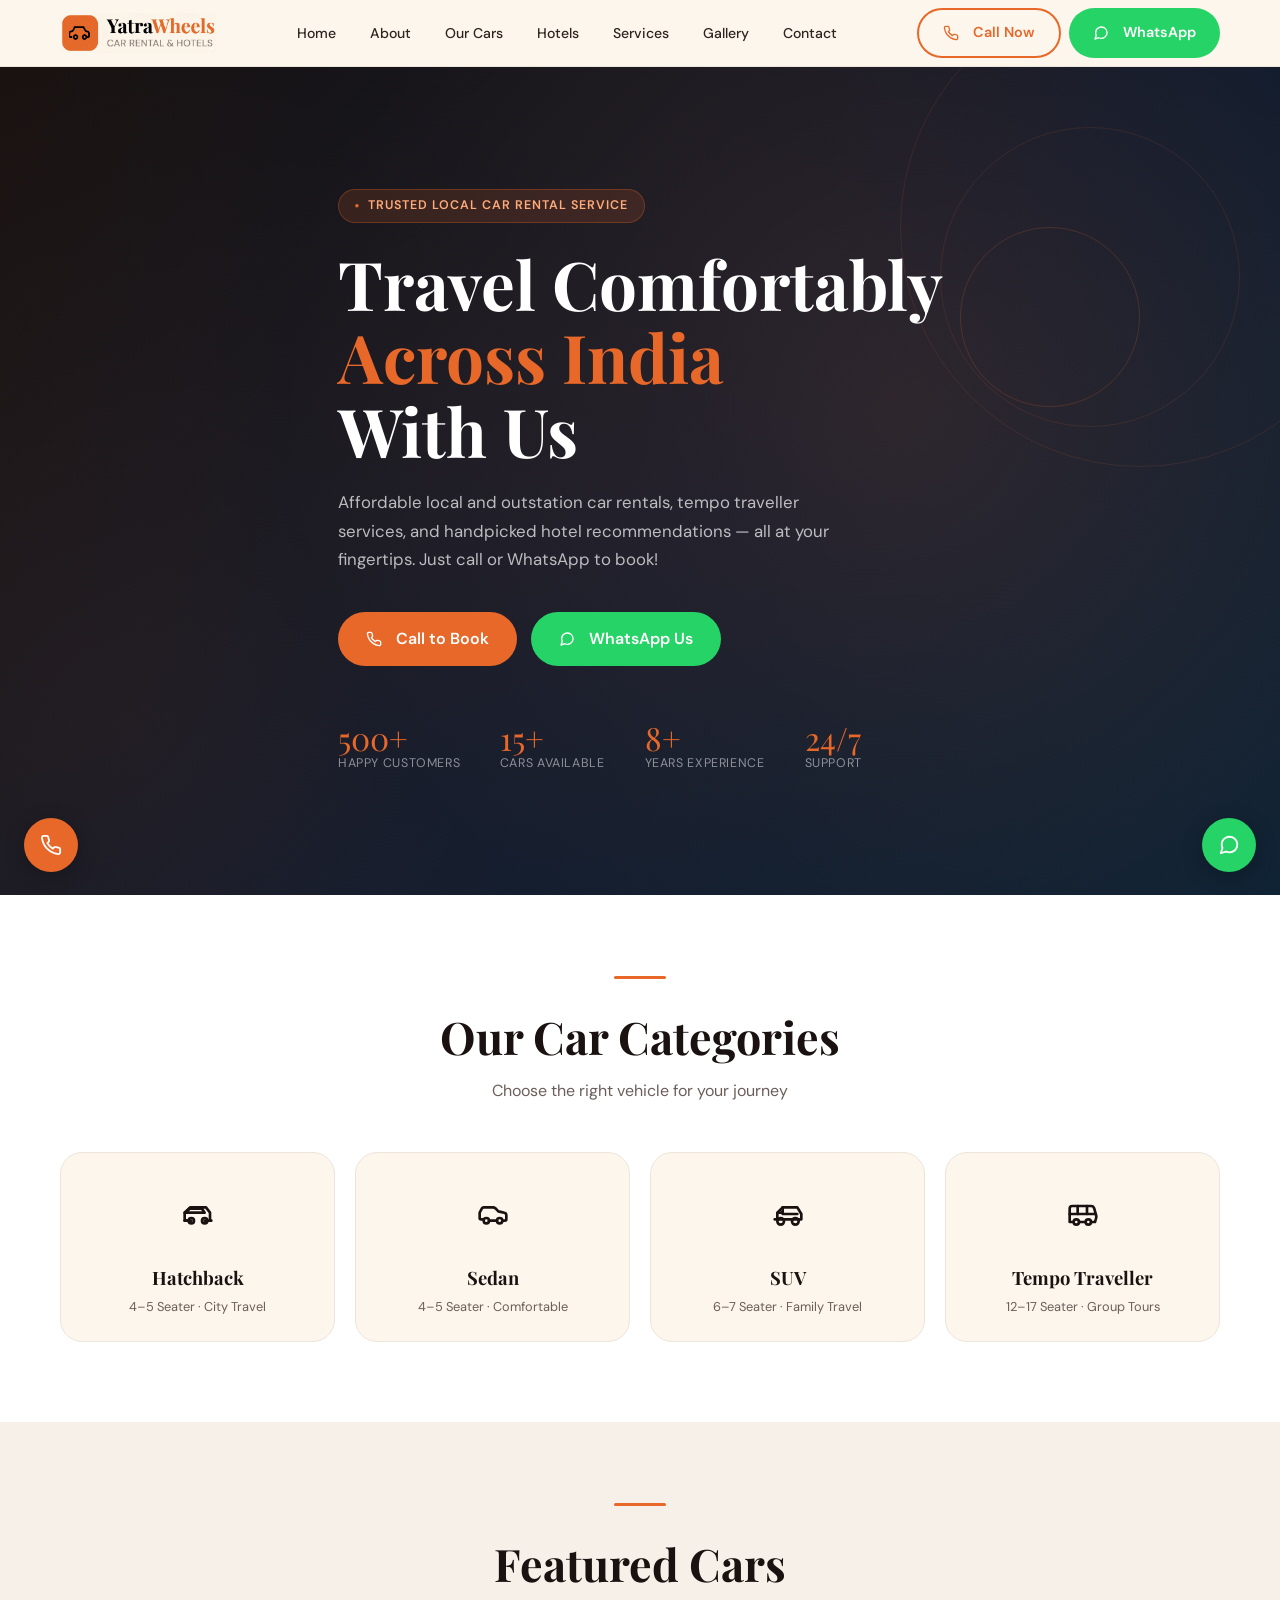
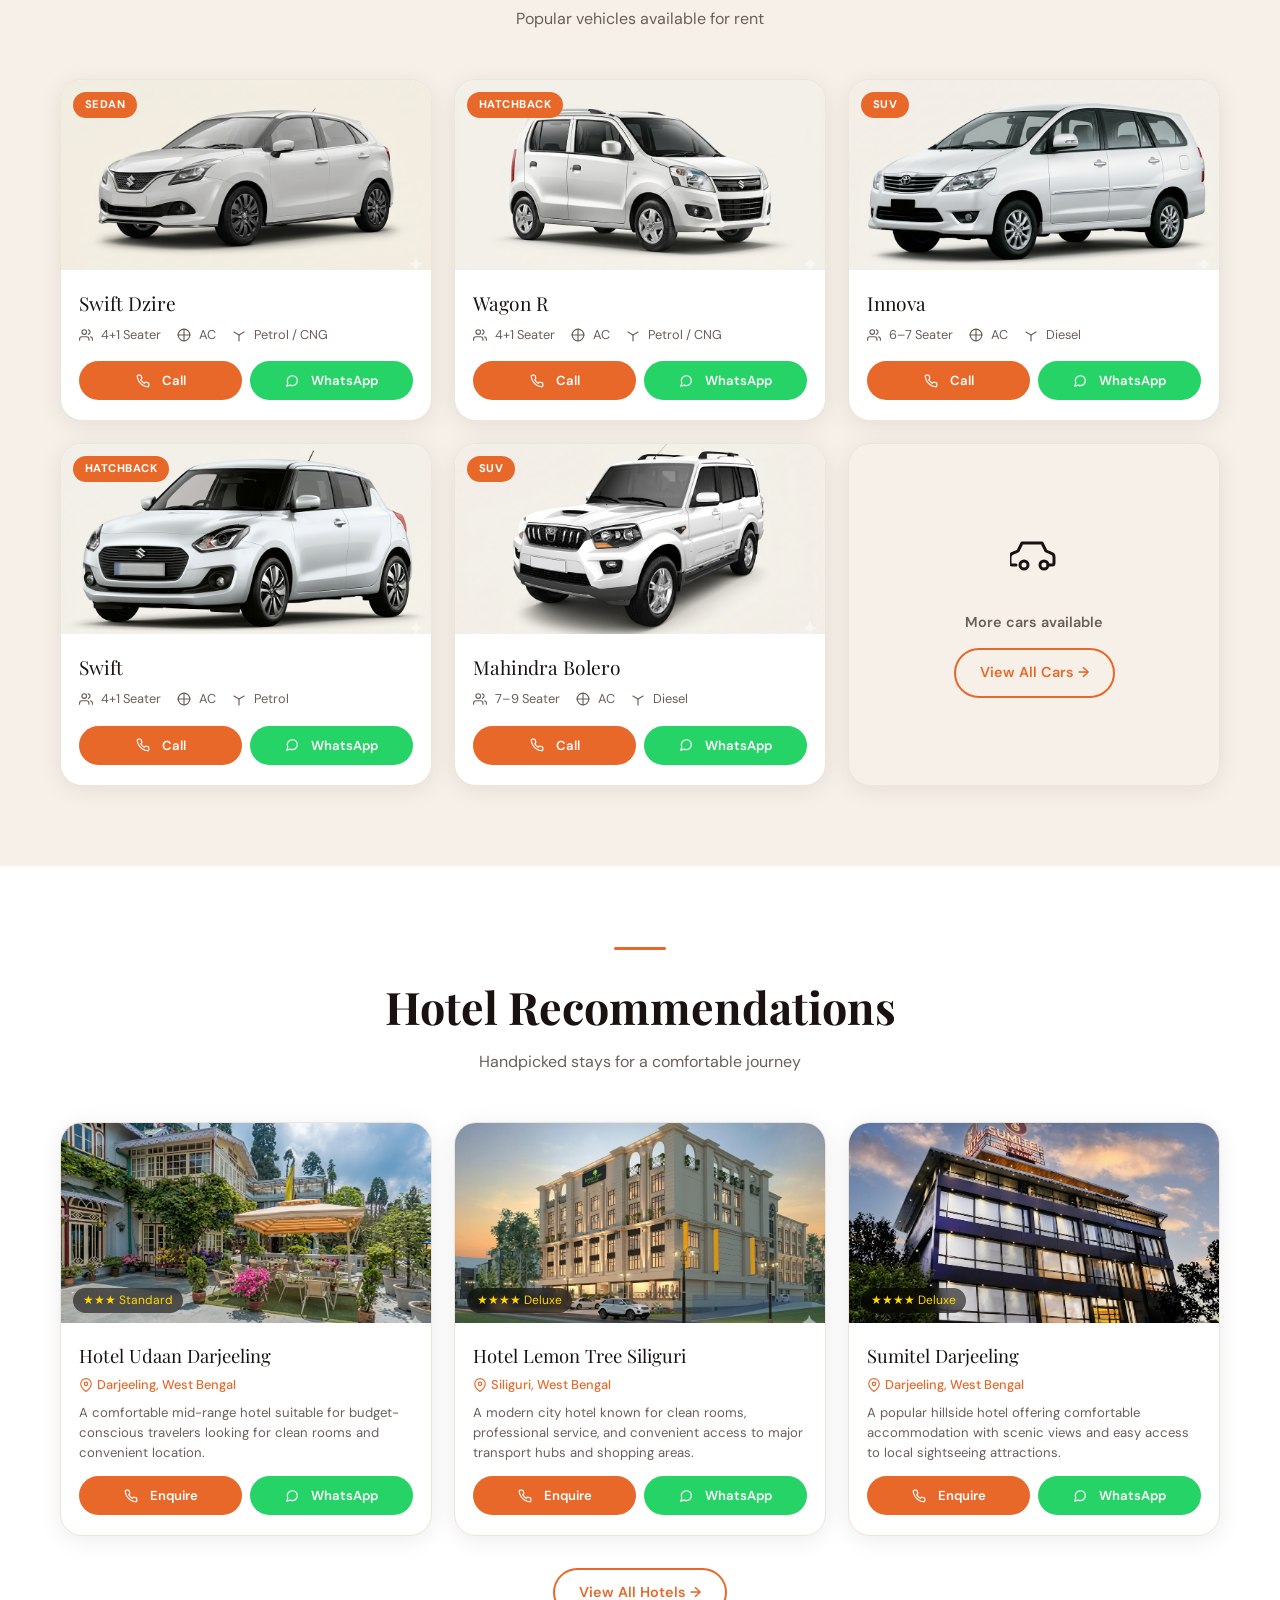
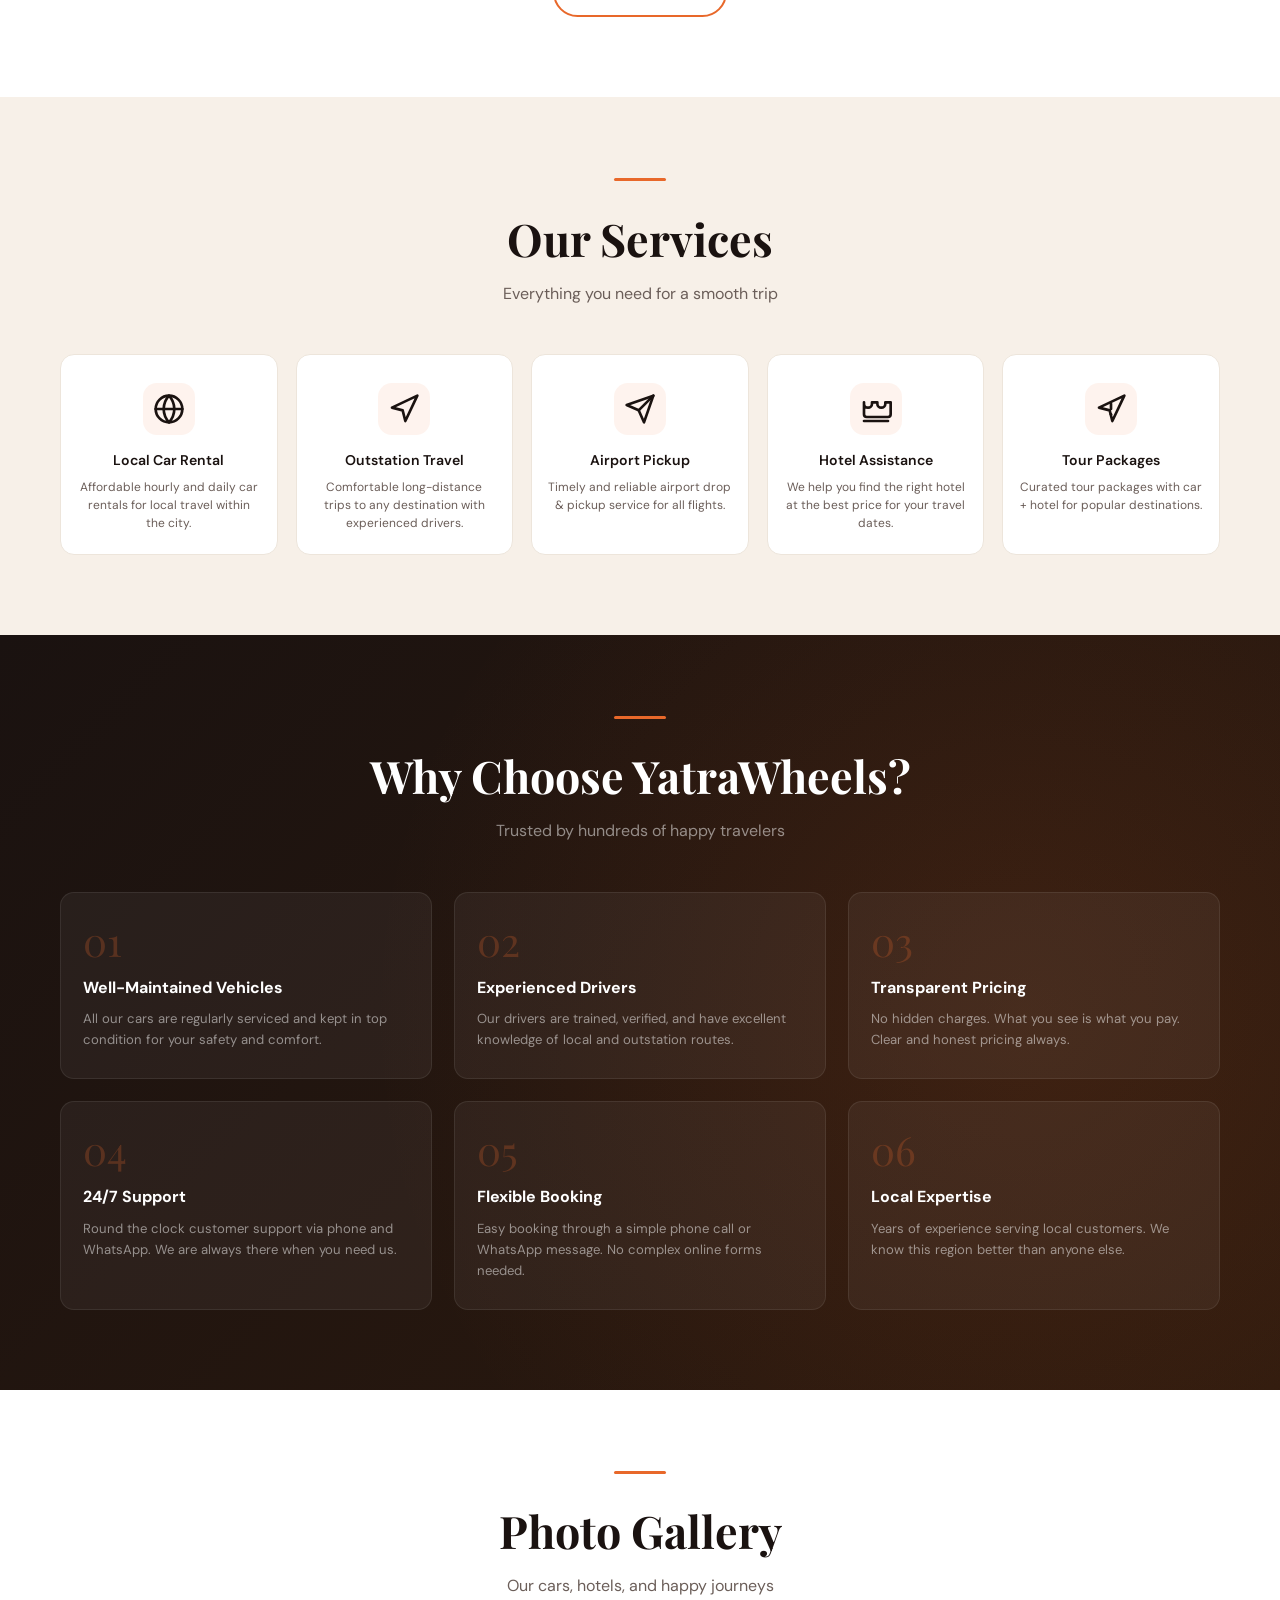
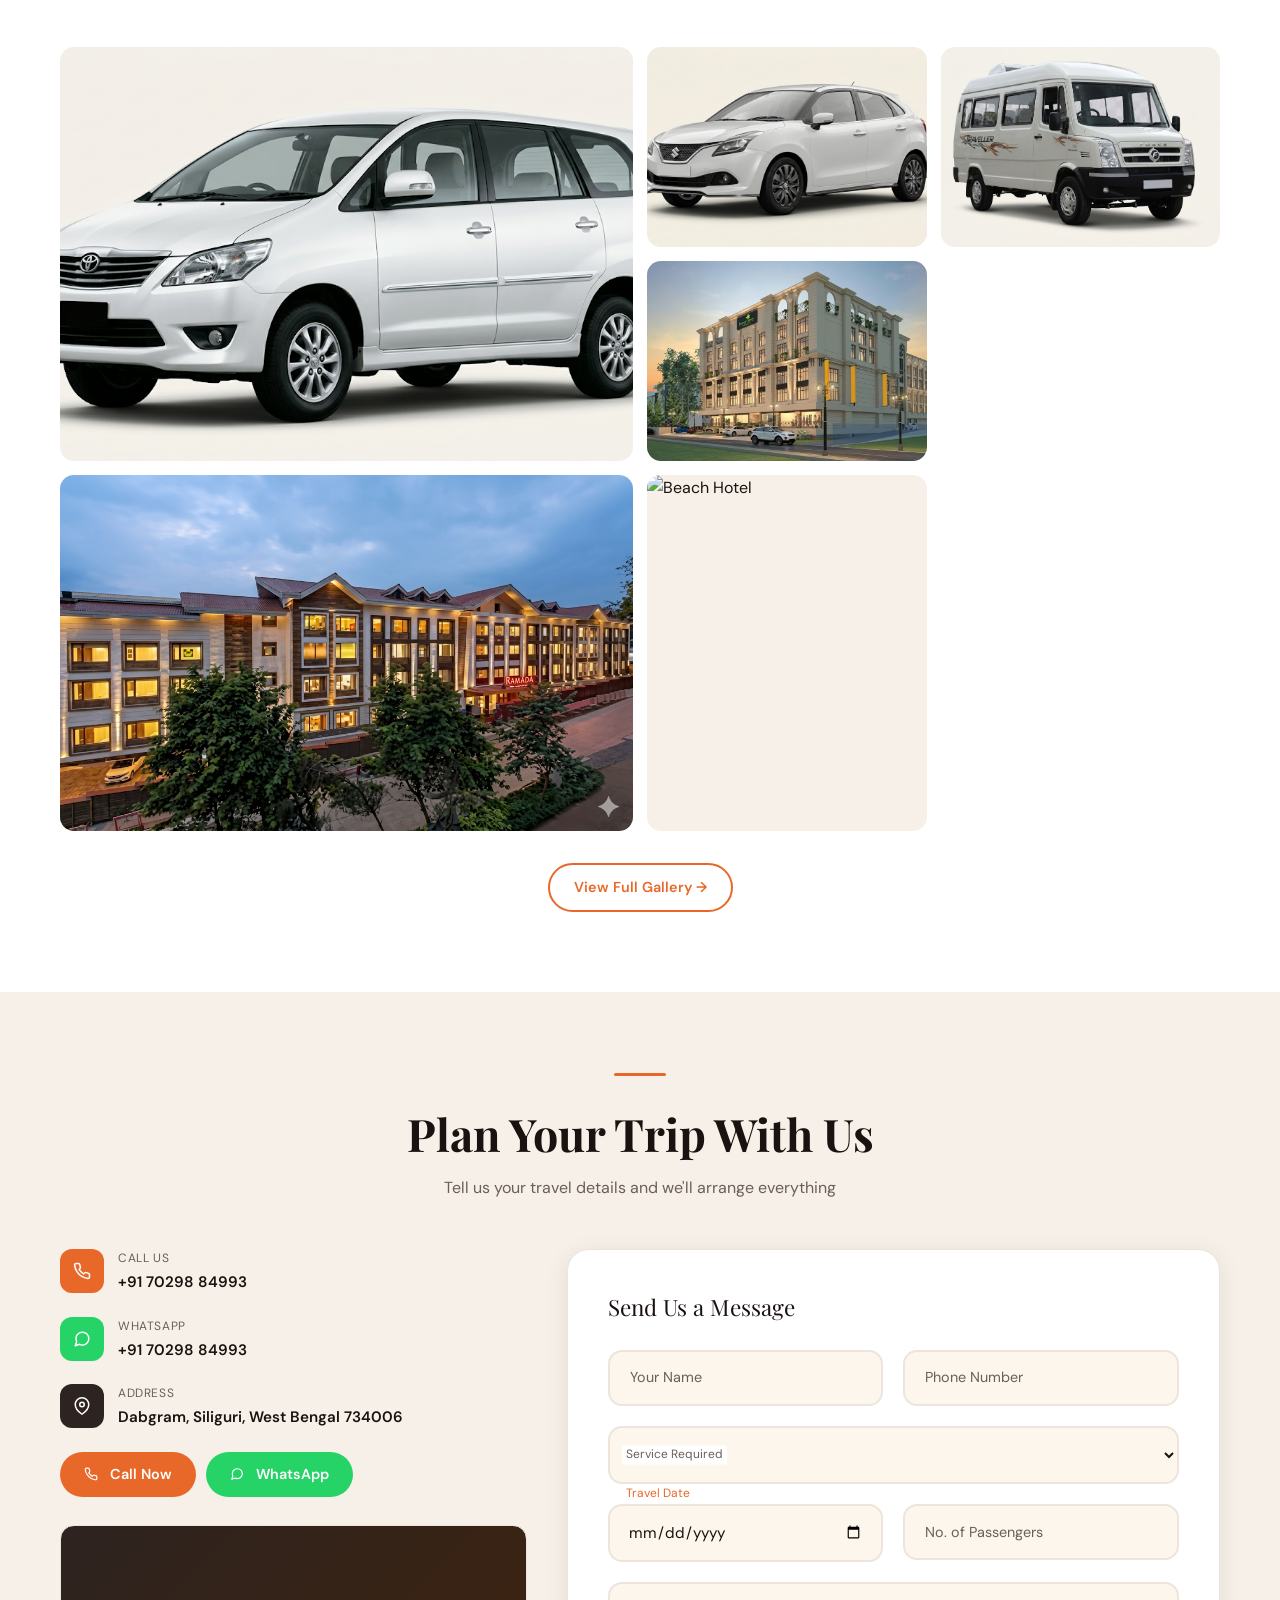
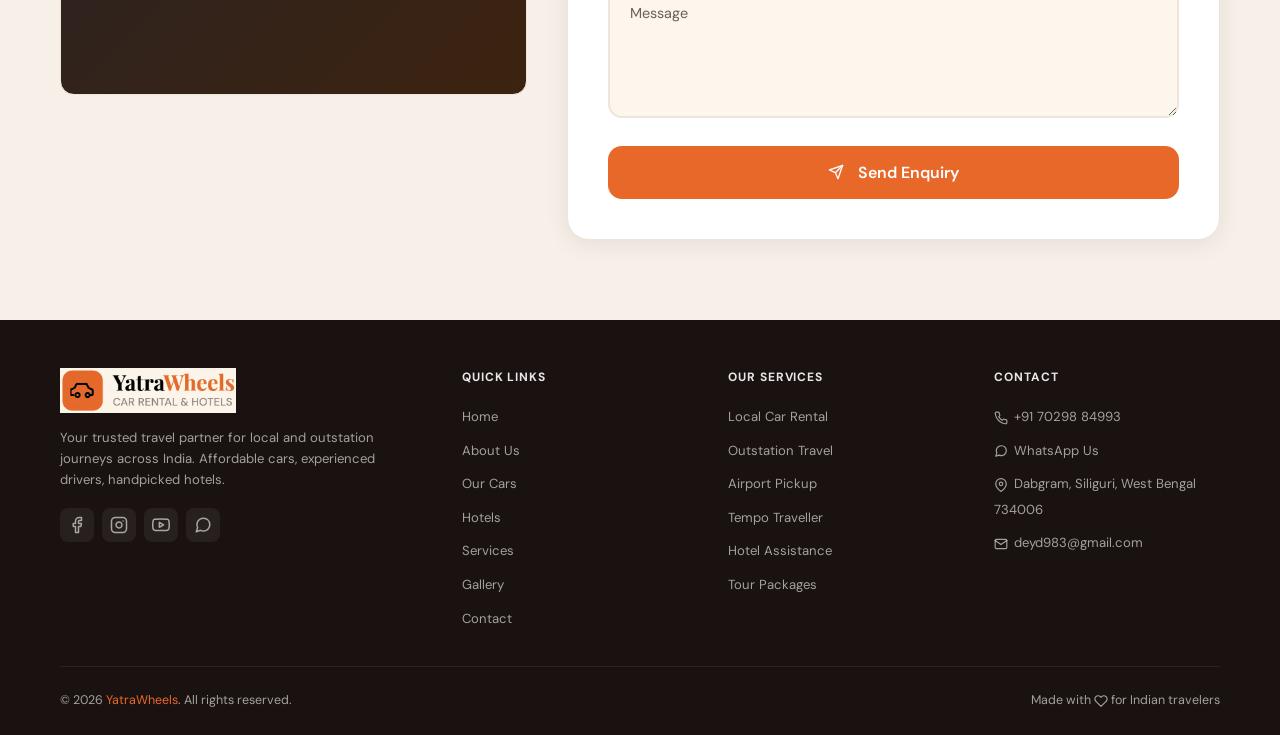
==== index.html @ 577239b2 "Initial commit- 80% project completed" ====
<!doctype html>
<html lang="en">
  <head>
    <meta charset="UTF-8" />
    <meta name="viewport" content="width=device-width, initial-scale=1.0" />
    <title>YatraWheels – Car Rental & Hotel Services</title>
    <link rel="icon" type="image/x-icon" href="favicon.ico" />
    <link rel="preconnect" href="https://fonts.googleapis.com" />
    <link
      href="https://fonts.googleapis.com/css2?family=Playfair+Display:wght@700;800&family=DM+Sans:wght@300;400;500;600&display=swap"
      rel="stylesheet"
    />
    <link rel="stylesheet" href="assets/css/global.css" />
    <link rel="stylesheet" href="assets/css/home.css" />
  </head>
  <body>
    <!-- ========================
     NAVBAR
======================== -->
    <nav id="navbar">
      <div class="container">
        <div class="nav-inner">
          <!-- Logo -->
          <a href="#" class="logo">
            <img
              src="assets/images/logo/logo.png"
              alt="Website Logo"
              class="logo-img"
            />
          </a>

          <!-- Desktop Nav Links -->
          <ul class="nav-links">
            <li><a href="#" class="active">Home</a></li>
            <li><a href="pages/about.html">About</a></li>
            <li><a href="pages/cars.html">Our Cars</a></li>
            <li><a href="pages/hotels.html">Hotels</a></li>
            <li><a href="pages/services.html">Services</a></li>
            <li><a href="pages/gallery.html">Gallery</a></li>
            <li><a href="pages/contact.html">Contact</a></li>
          </ul>

          <!-- Desktop CTA -->
          <div class="nav-cta">
            <a href="tel:+7029884993" class="btn btn-outline">
              <svg
                xmlns="http://www.w3.org/2000/svg"
                width="16"
                height="16"
                viewBox="0 0 24 24"
                fill="none"
                stroke="currentColor"
                stroke-width="2"
                stroke-linecap="round"
                stroke-linejoin="round"
                style="vertical-align: middle; margin-right: 6px"
              >
                <path
                  d="M22 16.92v3a2 2 0 0 1-2.18 2 19.79 19.79 0 0 1-8.63-3.07 19.5 19.5 0 0 1-6-6 19.79 19.79 0 0 1-3.07-8.67A2 2 0 0 1 4.11 2h3a2 2 0 0 1 2 1.72 12.84 12.84 0 0 0 .7 2.81 2 2 0 0 1-.45 2.11L8.09 9.91a16 16 0 0 0 6 6l1.27-1.27a2 2 0 0 1 2.11-.45 12.84 12.84 0 0 0 2.81.7A2 2 0 0 1 22 16.92z"
                /></svg
              >Call Now
            </a>
            <a href="https://wa.me/7029884993" class="btn btn-whatsapp"
              ><svg
                xmlns="http://www.w3.org/2000/svg"
                width="16"
                height="16"
                viewBox="0 0 24 24"
                fill="none"
                stroke="currentColor"
                stroke-width="2"
                stroke-linecap="round"
                stroke-linejoin="round"
                style="vertical-align: middle; margin-right: 6px"
              >
                <path
                  d="M21 11.5a8.38 8.38 0 0 1-.9 3.8 8.5 8.5 0 0 1-7.6 4.7 8.38 8.38 0 0 1-3.8-.9L3 21l1.9-5.7a8.38 8.38 0 0 1-.9-3.8 8.5 8.5 0 0 1 4.7-7.6 8.38 8.38 0 0 1 3.8-.9h.5a8.48 8.48 0 0 1 8 8v.5z"
                /></svg
              >WhatsApp</a
            >
          </div>

          <!-- Hamburger -->
          <button
            class="hamburger"
            id="hamburger"
            aria-label="Toggle menu"
            aria-expanded="false"
            aria-controls="mobileMenu"
          >
            <span></span><span></span><span></span>
          </button>
        </div>

        <!-- Mobile Menu -->
        <div class="mobile-menu" id="mobileMenu" aria-hidden="true">
          <a href="#" class="active">Home</a>
          <a href="pages/about.html">About</a>
          <a href="pages/cars.html">Our Cars</a>
          <a href="pages/hotels.html">Hotels</a>
          <a href="pages/services.html">Services</a>
          <a href="pages/gallery.html">Gallery</a>
          <a href="pages/contact.html">Contact</a>
          <div class="mobile-menu-cta">
            <a href="tel:+7029884993" class="btn btn-primary"
              ><svg
                xmlns="http://www.w3.org/2000/svg"
                width="16"
                height="16"
                viewBox="0 0 24 24"
                fill="none"
                stroke="currentColor"
                stroke-width="2"
                stroke-linecap="round"
                stroke-linejoin="round"
                style="vertical-align: middle; margin-right: 6px"
              >
                <path
                  d="M22 16.92v3a2 2 0 0 1-2.18 2 19.79 19.79 0 0 1-8.63-3.07 19.5 19.5 0 0 1-6-6 19.79 19.79 0 0 1-3.07-8.67A2 2 0 0 1 4.11 2h3a2 2 0 0 1 2 1.72 12.84 12.84 0 0 0 .7 2.81 2 2 0 0 1-.45 2.11L8.09 9.91a16 16 0 0 0 6 6l1.27-1.27a2 2 0 0 1 2.11-.45 12.84 12.84 0 0 0 2.81.7A2 2 0 0 1 22 16.92z"
                /></svg
              >Call Now</a
            >
            <a href="https://wa.me/7029884993" class="btn btn-whatsapp"
              ><svg
                xmlns="http://www.w3.org/2000/svg"
                width="16"
                height="16"
                viewBox="0 0 24 24"
                fill="none"
                stroke="currentColor"
                stroke-width="2"
                stroke-linecap="round"
                stroke-linejoin="round"
                style="vertical-align: middle; margin-right: 6px"
              >
                <path
                  d="M21 11.5a8.38 8.38 0 0 1-.9 3.8 8.5 8.5 0 0 1-7.6 4.7 8.38 8.38 0 0 1-3.8-.9L3 21l1.9-5.7a8.38 8.38 0 0 1-.9-3.8 8.5 8.5 0 0 1 4.7-7.6 8.38 8.38 0 0 1 3.8-.9h.5a8.48 8.48 0 0 1 8 8v.5z"
                /></svg
              >WhatsApp</a
            >
          </div>
        </div>
      </div>
    </nav>

    <!-- ========================
     HERO SECTION
======================= -->
    <section id="hero">
      <div class="hero-bg-pattern"></div>
      <div class="hero-circle hero-circle-1"></div>
      <div class="hero-circle hero-circle-2"></div>
      <div class="hero-circle hero-circle-3"></div>

      <div class="container">
        <div class="hero-content">
          <div class="hero-badge">Trusted Local Car Rental Service</div>
          <h1 class="hero-title">
            Travel Comfortably
            <span class="highlight">Across India</span>
            With Us
          </h1>
          <p class="hero-desc">
            Affordable local and outstation car rentals, tempo traveller
            services, and handpicked hotel recommendations — all at your
            fingertips. Just call or WhatsApp to book!
          </p>
          <div class="hero-btns">
            <a
              href="tel:+7029884993"
              class="btn btn-primary"
              style="font-size: 1rem; padding: 14px 28px"
            >
              <svg
                xmlns="http://www.w3.org/2000/svg"
                width="16"
                height="16"
                viewBox="0 0 24 24"
                fill="none"
                stroke="currentColor"
                stroke-width="2"
                stroke-linecap="round"
                stroke-linejoin="round"
                style="vertical-align: middle; margin-right: 6px"
              >
                <path
                  d="M22 16.92v3a2 2 0 0 1-2.18 2 19.79 19.79 0 0 1-8.63-3.07 19.5 19.5 0 0 1-6-6 19.79 19.79 0 0 1-3.07-8.67A2 2 0 0 1 4.11 2h3a2 2 0 0 1 2 1.72 12.84 12.84 0 0 0 .7 2.81 2 2 0 0 1-.45 2.11L8.09 9.91a16 16 0 0 0 6 6l1.27-1.27a2 2 0 0 1 2.11-.45 12.84 12.84 0 0 0 2.81.7A2 2 0 0 1 22 16.92z"
                /></svg
              >Call to Book
            </a>
            <a
              href="https://wa.me/7029884993"
              class="btn btn-whatsapp"
              style="font-size: 1rem; padding: 14px 28px"
            >
              <svg
                xmlns="http://www.w3.org/2000/svg"
                width="16"
                height="16"
                viewBox="0 0 24 24"
                fill="none"
                stroke="currentColor"
                stroke-width="2"
                stroke-linecap="round"
                stroke-linejoin="round"
                style="vertical-align: middle; margin-right: 6px"
              >
                <path
                  d="M21 11.5a8.38 8.38 0 0 1-.9 3.8 8.5 8.5 0 0 1-7.6 4.7 8.38 8.38 0 0 1-3.8-.9L3 21l1.9-5.7a8.38 8.38 0 0 1-.9-3.8 8.5 8.5 0 0 1 4.7-7.6 8.38 8.38 0 0 1 3.8-.9h.5a8.48 8.48 0 0 1 8 8v.5z"
                /></svg
              >WhatsApp Us
            </a>
          </div>

          <div class="hero-stats">
            <div class="hero-stat">
              <div class="hero-stat-num">500+</div>
              <div class="hero-stat-label">Happy Customers</div>
            </div>
            <div class="hero-stat">
              <div class="hero-stat-num">15+</div>
              <div class="hero-stat-label">Cars Available</div>
            </div>
            <div class="hero-stat">
              <div class="hero-stat-num">8+</div>
              <div class="hero-stat-label">Years Experience</div>
            </div>
            <div class="hero-stat">
              <div class="hero-stat-num">24/7</div>
              <div class="hero-stat-label">Support</div>
            </div>
          </div>
        </div>
      </div>
      <div class="lottie-placeholder">
        <!-- Add car travel animation here later -->
      </div>
    </section>

    <!-- ========================
     CAR CATEGORIES
======================== -->
    <section id="car-categories">
      <div class="container">
        <div class="section-header">
          <div class="accent-line"></div>
          <h2 class="section-title">Our Car Categories</h2>
          <p class="section-subtitle">
            Choose the right vehicle for your journey
          </p>
        </div>

        <div class="categories-grid">
          <div class="cat-card">
            <div class="cat-icon">
              <svg
                xmlns="http://www.w3.org/2000/svg"
                width="32"
                height="32"
                viewBox="0 0 24 24"
                fill="none"
                stroke="currentColor"
                stroke-width="2"
                stroke-linecap="round"
                stroke-linejoin="round"
              >
                <path d="M7 17H2" />
                <path d="M17 17h5" />
                <path d="M21 17V11l-3-4H6L2 11v6h2" />
                <circle cx="7" cy="17" r="2" />
                <circle cx="17" cy="17" r="2" />
                <path d="M6 8h9l2 3H2L6 8Z" />
              </svg>
            </div>
            <div class="cat-name">Hatchback</div>
            <div class="cat-sub">4–5 Seater · City Travel</div>
          </div>
          <div class="cat-card">
            <div class="cat-icon">
              <svg
                xmlns="http://www.w3.org/2000/svg"
                width="32"
                height="32"
                viewBox="0 0 24 24"
                fill="none"
                stroke="currentColor"
                stroke-width="2"
                stroke-linecap="round"
                stroke-linejoin="round"
              >
                <path
                  d="M19 17h2c.6 0 1-.4 1-1v-3c0-.9-.7-1.7-1.5-1.9C18.7 10.6 16 10 16 10s-1.3-1.4-2.2-2.3c-.5-.4-1.1-.7-1.8-.7H5c-.6 0-1.1.4-1.4.9l-1.5 2.8c-.1.2-.1.3-.1.5v3.8c0 .6.4 1 1 1h2"
                />
                <circle cx="7" cy="17" r="2" />
                <path d="M9 17h6" />
                <circle cx="17" cy="17" r="2" />
              </svg>
            </div>
            <div class="cat-name">Sedan</div>
            <div class="cat-sub">4–5 Seater · Comfortable</div>
          </div>
          <div class="cat-card">
            <div class="cat-icon">
              <svg
                xmlns="http://www.w3.org/2000/svg"
                width="32"
                height="32"
                viewBox="0 0 24 24"
                fill="none"
                stroke="currentColor"
                stroke-width="2"
                stroke-linecap="round"
                stroke-linejoin="round"
              >
                <path d="M2 16h20v-4l-3-5H8L4 11v5Z" />
                <path d="M8 7v5h11" />
                <path d="M5 11h3" />
                <circle cx="6.5" cy="17.5" r="2.5" />
                <circle cx="17.5" cy="17.5" r="2.5" />
              </svg>
            </div>
            <div class="cat-name">SUV</div>
            <div class="cat-sub">6–7 Seater · Family Travel</div>
          </div>
          <div class="cat-card">
            <div class="cat-icon">
              <svg
                xmlns="http://www.w3.org/2000/svg"
                width="32"
                height="32"
                viewBox="0 0 24 24"
                fill="none"
                stroke="currentColor"
                stroke-width="2"
                stroke-linecap="round"
                stroke-linejoin="round"
              >
                <path d="M8 6v6" />
                <path d="M15 6v6" />
                <path d="M2 12h19.6" />
                <path
                  d="M18 18h3s.5-1.7.8-2.8c.1-.4.2-.8.2-1.2 0-.4-.1-.8-.2-1.2l-1.4-5C20.1 6.8 19.1 6 18 6H4a2 2 0 0 0-2 2v10h3"
                />
                <circle cx="7" cy="18" r="2" />
                <path d="M9 18h5" />
                <circle cx="16" cy="18" r="2" />
              </svg>
            </div>
            <div class="cat-name">Tempo Traveller</div>
            <div class="cat-sub">12–17 Seater · Group Tours</div>
          </div>
        </div>
      </div>
    </section>

    <!-- ========================
     FEATURED CARS
======================== -->
    <section id="featured-cars">
      <div class="container">
        <div class="section-header">
          <div class="accent-line"></div>
          <h2 class="section-title">Featured Cars</h2>
          <p class="section-subtitle">Popular vehicles available for rent</p>
        </div>

        <div class="cars-grid">
          <!-- Car 1: Swift Dzire -->
          <div class="car-card">
            <div class="car-img-wrap">
              <img
                src="assets/images/cars/dzire.png"
                alt="Swift Dzire"
                loading="lazy"
              />
              <span class="car-badge">Sedan</span>
            </div>
            <div class="car-info">
              <div class="car-name">Swift Dzire</div>
              <div class="car-meta">
                <span
                  ><svg
                    xmlns="http://www.w3.org/2000/svg"
                    width="14"
                    height="14"
                    viewBox="0 0 24 24"
                    fill="none"
                    stroke="currentColor"
                    stroke-width="2"
                    stroke-linecap="round"
                    stroke-linejoin="round"
                    style="vertical-align: middle; margin-right: 4px"
                  >
                    <path d="M17 21v-2a4 4 0 0 0-4-4H5a4 4 0 0 0-4 4v2" />
                    <circle cx="9" cy="7" r="4" />
                    <path d="M23 21v-2a4 4 0 0 0-3-3.87" />
                    <path d="M16 3.13a4 4 0 0 1 0 7.75" /></svg
                  >4+1 Seater</span
                >
                <span
                  ><svg
                    xmlns="http://www.w3.org/2000/svg"
                    width="14"
                    height="14"
                    viewBox="0 0 24 24"
                    fill="none"
                    stroke="currentColor"
                    stroke-width="2"
                    stroke-linecap="round"
                    stroke-linejoin="round"
                    style="vertical-align: middle; margin-right: 4px"
                  >
                    <path d="M2 12h20" />
                    <path d="M2 12a10 10 0 0 1 20 0" />
                    <path d="M2 12a10 10 0 0 0 20 0" />
                    <path d="M12 2v20" /></svg
                  >AC</span
                >
                <span
                  ><svg
                    xmlns="http://www.w3.org/2000/svg"
                    width="14"
                    height="14"
                    viewBox="0 0 24 24"
                    fill="none"
                    stroke="currentColor"
                    stroke-width="2"
                    stroke-linecap="round"
                    stroke-linejoin="round"
                    style="vertical-align: middle; margin-right: 4px"
                  >
                    <path d="M3.27 6.96L12 12.01l8.73-5.05" />
                    <path d="M12 22.08V12" /></svg
                  >Petrol / CNG</span
                >
              </div>
              <div class="car-actions">
                <a href="tel:+7029884993" class="btn btn-primary"
                  ><svg
                    xmlns="http://www.w3.org/2000/svg"
                    width="14"
                    height="14"
                    viewBox="0 0 24 24"
                    fill="none"
                    stroke="currentColor"
                    stroke-width="2"
                    stroke-linecap="round"
                    stroke-linejoin="round"
                    style="vertical-align: middle; margin-right: 4px"
                  >
                    <path
                      d="M22 16.92v3a2 2 0 0 1-2.18 2 19.79 19.79 0 0 1-8.63-3.07 19.5 19.5 0 0 1-6-6 19.79 19.79 0 0 1-3.07-8.67A2 2 0 0 1 4.11 2h3a2 2 0 0 1 2 1.72 12.84 12.84 0 0 0 .7 2.81 2 2 0 0 1-.45 2.11L8.09 9.91a16 16 0 0 0 6 6l1.27-1.27a2 2 0 0 1 2.11-.45 12.84 12.84 0 0 0 2.81.7A2 2 0 0 1 22 16.92z"
                    /></svg
                  >Call</a
                >
                <a href="https://wa.me/7029884993" class="btn btn-whatsapp"
                  ><svg
                    xmlns="http://www.w3.org/2000/svg"
                    width="14"
                    height="14"
                    viewBox="0 0 24 24"
                    fill="none"
                    stroke="currentColor"
                    stroke-width="2"
                    stroke-linecap="round"
                    stroke-linejoin="round"
                    style="vertical-align: middle; margin-right: 4px"
                  >
                    <path
                      d="M21 11.5a8.38 8.38 0 0 1-.9 3.8 8.5 8.5 0 0 1-7.6 4.7 8.38 8.38 0 0 1-3.8-.9L3 21l1.9-5.7a8.38 8.38 0 0 1-.9-3.8 8.5 8.5 0 0 1 4.7-7.6 8.38 8.38 0 0 1 3.8-.9h.5a8.48 8.48 0 0 1 8 8v.5z"
                    /></svg
                  >WhatsApp</a
                >
              </div>
            </div>
          </div>

          <!-- Car 2: WagonR -->
          <div class="car-card">
            <div class="car-img-wrap">
              <img
                src="assets/images/cars/wagonr.png"
                alt="Wagon R"
                loading="lazy"
              />
              <span class="car-badge">Hatchback</span>
            </div>
            <div class="car-info">
              <div class="car-name">Wagon R</div>
              <div class="car-meta">
                <span
                  ><svg
                    xmlns="http://www.w3.org/2000/svg"
                    width="14"
                    height="14"
                    viewBox="0 0 24 24"
                    fill="none"
                    stroke="currentColor"
                    stroke-width="2"
                    stroke-linecap="round"
                    stroke-linejoin="round"
                    style="vertical-align: middle; margin-right: 4px"
                  >
                    <path d="M17 21v-2a4 4 0 0 0-4-4H5a4 4 0 0 0-4 4v2" />
                    <circle cx="9" cy="7" r="4" />
                    <path d="M23 21v-2a4 4 0 0 0-3-3.87" />
                    <path d="M16 3.13a4 4 0 0 1 0 7.75" /></svg
                  >4+1 Seater</span
                >
                <span
                  ><svg
                    xmlns="http://www.w3.org/2000/svg"
                    width="14"
                    height="14"
                    viewBox="0 0 24 24"
                    fill="none"
                    stroke="currentColor"
                    stroke-width="2"
                    stroke-linecap="round"
                    stroke-linejoin="round"
                    style="vertical-align: middle; margin-right: 4px"
                  >
                    <path d="M2 12h20" />
                    <path d="M2 12a10 10 0 0 1 20 0" />
                    <path d="M2 12a10 10 0 0 0 20 0" />
                    <path d="M12 2v20" /></svg
                  >AC</span
                >
                <span
                  ><svg
                    xmlns="http://www.w3.org/2000/svg"
                    width="14"
                    height="14"
                    viewBox="0 0 24 24"
                    fill="none"
                    stroke="currentColor"
                    stroke-width="2"
                    stroke-linecap="round"
                    stroke-linejoin="round"
                    style="vertical-align: middle; margin-right: 4px"
                  >
                    <path d="M3.27 6.96L12 12.01l8.73-5.05" />
                    <path d="M12 22.08V12" /></svg
                  >Petrol / CNG</span
                >
              </div>
              <div class="car-actions">
                <a href="tel:+7029884993" class="btn btn-primary"
                  ><svg
                    xmlns="http://www.w3.org/2000/svg"
                    width="14"
                    height="14"
                    viewBox="0 0 24 24"
                    fill="none"
                    stroke="currentColor"
                    stroke-width="2"
                    stroke-linecap="round"
                    stroke-linejoin="round"
                    style="vertical-align: middle; margin-right: 4px"
                  >
                    <path
                      d="M22 16.92v3a2 2 0 0 1-2.18 2 19.79 19.79 0 0 1-8.63-3.07 19.5 19.5 0 0 1-6-6 19.79 19.79 0 0 1-3.07-8.67A2 2 0 0 1 4.11 2h3a2 2 0 0 1 2 1.72 12.84 12.84 0 0 0 .7 2.81 2 2 0 0 1-.45 2.11L8.09 9.91a16 16 0 0 0 6 6l1.27-1.27a2 2 0 0 1 2.11-.45 12.84 12.84 0 0 0 2.81.7A2 2 0 0 1 22 16.92z"
                    /></svg
                  >Call</a
                >
                <a href="https://wa.me/7029884993" class="btn btn-whatsapp"
                  ><svg
                    xmlns="http://www.w3.org/2000/svg"
                    width="14"
                    height="14"
                    viewBox="0 0 24 24"
                    fill="none"
                    stroke="currentColor"
                    stroke-width="2"
                    stroke-linecap="round"
                    stroke-linejoin="round"
                    style="vertical-align: middle; margin-right: 4px"
                  >
                    <path
                      d="M21 11.5a8.38 8.38 0 0 1-.9 3.8 8.5 8.5 0 0 1-7.6 4.7 8.38 8.38 0 0 1-3.8-.9L3 21l1.9-5.7a8.38 8.38 0 0 1-.9-3.8 8.5 8.5 0 0 1 4.7-7.6 8.38 8.38 0 0 1 3.8-.9h.5a8.48 8.48 0 0 1 8 8v.5z"
                    /></svg
                  >WhatsApp</a
                >
              </div>
            </div>
          </div>

          <!-- Car 3: Innova -->
          <div class="car-card">
            <div class="car-img-wrap">
              <img
                src="assets/images/cars/innova.png"
                alt="Innova"
                loading="lazy"
              />
              <span class="car-badge">SUV</span>
            </div>
            <div class="car-info">
              <div class="car-name">Innova</div>
              <div class="car-meta">
                <span
                  ><svg
                    xmlns="http://www.w3.org/2000/svg"
                    width="14"
                    height="14"
                    viewBox="0 0 24 24"
                    fill="none"
                    stroke="currentColor"
                    stroke-width="2"
                    stroke-linecap="round"
                    stroke-linejoin="round"
                    style="vertical-align: middle; margin-right: 4px"
                  >
                    <path d="M17 21v-2a4 4 0 0 0-4-4H5a4 4 0 0 0-4 4v2" />
                    <circle cx="9" cy="7" r="4" />
                    <path d="M23 21v-2a4 4 0 0 0-3-3.87" />
                    <path d="M16 3.13a4 4 0 0 1 0 7.75" /></svg
                  >6–7 Seater</span
                >
                <span
                  ><svg
                    xmlns="http://www.w3.org/2000/svg"
                    width="14"
                    height="14"
                    viewBox="0 0 24 24"
                    fill="none"
                    stroke="currentColor"
                    stroke-width="2"
                    stroke-linecap="round"
                    stroke-linejoin="round"
                    style="vertical-align: middle; margin-right: 4px"
                  >
                    <path d="M2 12h20" />
                    <path d="M2 12a10 10 0 0 1 20 0" />
                    <path d="M2 12a10 10 0 0 0 20 0" />
                    <path d="M12 2v20" /></svg
                  >AC</span
                >
                <span
                  ><svg
                    xmlns="http://www.w3.org/2000/svg"
                    width="14"
                    height="14"
                    viewBox="0 0 24 24"
                    fill="none"
                    stroke="currentColor"
                    stroke-width="2"
                    stroke-linecap="round"
                    stroke-linejoin="round"
                    style="vertical-align: middle; margin-right: 4px"
                  >
                    <path d="M3.27 6.96L12 12.01l8.73-5.05" />
                    <path d="M12 22.08V12" /></svg
                  >Diesel</span
                >
              </div>
              <div class="car-actions">
                <a href="tel:+7029884993" class="btn btn-primary"
                  ><svg
                    xmlns="http://www.w3.org/2000/svg"
                    width="14"
                    height="14"
                    viewBox="0 0 24 24"
                    fill="none"
                    stroke="currentColor"
                    stroke-width="2"
                    stroke-linecap="round"
                    stroke-linejoin="round"
                    style="vertical-align: middle; margin-right: 4px"
                  >
                    <path
                      d="M22 16.92v3a2 2 0 0 1-2.18 2 19.79 19.79 0 0 1-8.63-3.07 19.5 19.5 0 0 1-6-6 19.79 19.79 0 0 1-3.07-8.67A2 2 0 0 1 4.11 2h3a2 2 0 0 1 2 1.72 12.84 12.84 0 0 0 .7 2.81 2 2 0 0 1-.45 2.11L8.09 9.91a16 16 0 0 0 6 6l1.27-1.27a2 2 0 0 1 2.11-.45 12.84 12.84 0 0 0 2.81.7A2 2 0 0 1 22 16.92z"
                    /></svg
                  >Call</a
                >
                <a href="https://wa.me/7029884993" class="btn btn-whatsapp"
                  ><svg
                    xmlns="http://www.w3.org/2000/svg"
                    width="14"
                    height="14"
                    viewBox="0 0 24 24"
                    fill="none"
                    stroke="currentColor"
                    stroke-width="2"
                    stroke-linecap="round"
                    stroke-linejoin="round"
                    style="vertical-align: middle; margin-right: 4px"
                  >
                    <path
                      d="M21 11.5a8.38 8.38 0 0 1-.9 3.8 8.5 8.5 0 0 1-7.6 4.7 8.38 8.38 0 0 1-3.8-.9L3 21l1.9-5.7a8.38 8.38 0 0 1-.9-3.8 8.5 8.5 0 0 1 4.7-7.6 8.38 8.38 0 0 1 3.8-.9h.5a8.48 8.48 0 0 1 8 8v.5z"
                    /></svg
                  >WhatsApp</a
                >
              </div>
            </div>
          </div>

          <!-- Car 4: Swift -->
          <div class="car-card">
            <div class="car-img-wrap">
              <img
                src="assets/images/cars/swift.png"
                alt="Swift"
                loading="lazy"
              />
              <span class="car-badge">Hatchback</span>
            </div>
            <div class="car-info">
              <div class="car-name">Swift</div>
              <div class="car-meta">
                <span
                  ><svg
                    xmlns="http://www.w3.org/2000/svg"
                    width="14"
                    height="14"
                    viewBox="0 0 24 24"
                    fill="none"
                    stroke="currentColor"
                    stroke-width="2"
                    stroke-linecap="round"
                    stroke-linejoin="round"
                    style="vertical-align: middle; margin-right: 4px"
                  >
                    <path d="M17 21v-2a4 4 0 0 0-4-4H5a4 4 0 0 0-4 4v2" />
                    <circle cx="9" cy="7" r="4" />
                    <path d="M23 21v-2a4 4 0 0 0-3-3.87" />
                    <path d="M16 3.13a4 4 0 0 1 0 7.75" /></svg
                  >4+1 Seater</span
                >
                <span
                  ><svg
                    xmlns="http://www.w3.org/2000/svg"
                    width="14"
                    height="14"
                    viewBox="0 0 24 24"
                    fill="none"
                    stroke="currentColor"
                    stroke-width="2"
                    stroke-linecap="round"
                    stroke-linejoin="round"
                    style="vertical-align: middle; margin-right: 4px"
                  >
                    <path d="M2 12h20" />
                    <path d="M2 12a10 10 0 0 1 20 0" />
                    <path d="M2 12a10 10 0 0 0 20 0" />
                    <path d="M12 2v20" /></svg
                  >AC</span
                >
                <span
                  ><svg
                    xmlns="http://www.w3.org/2000/svg"
                    width="14"
                    height="14"
                    viewBox="0 0 24 24"
                    fill="none"
                    stroke="currentColor"
                    stroke-width="2"
                    stroke-linecap="round"
                    stroke-linejoin="round"
                    style="vertical-align: middle; margin-right: 4px"
                  >
                    <path d="M3.27 6.96L12 12.01l8.73-5.05" />
                    <path d="M12 22.08V12" /></svg
                  >Petrol</span
                >
              </div>
              <div class="car-actions">
                <a href="tel:+7029884993" class="btn btn-primary"
                  ><svg
                    xmlns="http://www.w3.org/2000/svg"
                    width="14"
                    height="14"
                    viewBox="0 0 24 24"
                    fill="none"
                    stroke="currentColor"
                    stroke-width="2"
                    stroke-linecap="round"
                    stroke-linejoin="round"
                    style="vertical-align: middle; margin-right: 4px"
                  >
                    <path
                      d="M22 16.92v3a2 2 0 0 1-2.18 2 19.79 19.79 0 0 1-8.63-3.07 19.5 19.5 0 0 1-6-6 19.79 19.79 0 0 1-3.07-8.67A2 2 0 0 1 4.11 2h3a2 2 0 0 1 2 1.72 12.84 12.84 0 0 0 .7 2.81 2 2 0 0 1-.45 2.11L8.09 9.91a16 16 0 0 0 6 6l1.27-1.27a2 2 0 0 1 2.11-.45 12.84 12.84 0 0 0 2.81.7A2 2 0 0 1 22 16.92z"
                    /></svg
                  >Call</a
                >
                <a href="https://wa.me/7029884993" class="btn btn-whatsapp"
                  ><svg
                    xmlns="http://www.w3.org/2000/svg"
                    width="14"
                    height="14"
                    viewBox="0 0 24 24"
                    fill="none"
                    stroke="currentColor"
                    stroke-width="2"
                    stroke-linecap="round"
                    stroke-linejoin="round"
                    style="vertical-align: middle; margin-right: 4px"
                  >
                    <path
                      d="M21 11.5a8.38 8.38 0 0 1-.9 3.8 8.5 8.5 0 0 1-7.6 4.7 8.38 8.38 0 0 1-3.8-.9L3 21l1.9-5.7a8.38 8.38 0 0 1-.9-3.8 8.5 8.5 0 0 1 4.7-7.6 8.38 8.38 0 0 1 3.8-.9h.5a8.48 8.48 0 0 1 8 8v.5z"
                    /></svg
                  >WhatsApp</a
                >
              </div>
            </div>
          </div>

          <!-- Car 5: Bolero -->
          <div class="car-card">
            <div class="car-img-wrap">
              <img
                src="assets/images/cars/bolero.png"
                alt="Bolero"
                loading="lazy"
              />
              <span class="car-badge">SUV</span>
            </div>
            <div class="car-info">
              <div class="car-name">Mahindra Bolero</div>
              <div class="car-meta">
                <span
                  ><svg
                    xmlns="http://www.w3.org/2000/svg"
                    width="14"
                    height="14"
                    viewBox="0 0 24 24"
                    fill="none"
                    stroke="currentColor"
                    stroke-width="2"
                    stroke-linecap="round"
                    stroke-linejoin="round"
                    style="vertical-align: middle; margin-right: 4px"
                  >
                    <path d="M17 21v-2a4 4 0 0 0-4-4H5a4 4 0 0 0-4 4v2" />
                    <circle cx="9" cy="7" r="4" />
                    <path d="M23 21v-2a4 4 0 0 0-3-3.87" />
                    <path d="M16 3.13a4 4 0 0 1 0 7.75" /></svg
                  >7–9 Seater</span
                >
                <span
                  ><svg
                    xmlns="http://www.w3.org/2000/svg"
                    width="14"
                    height="14"
                    viewBox="0 0 24 24"
                    fill="none"
                    stroke="currentColor"
                    stroke-width="2"
                    stroke-linecap="round"
                    stroke-linejoin="round"
                    style="vertical-align: middle; margin-right: 4px"
                  >
                    <path d="M2 12h20" />
                    <path d="M2 12a10 10 0 0 1 20 0" />
                    <path d="M2 12a10 10 0 0 0 20 0" />
                    <path d="M12 2v20" /></svg
                  >AC</span
                >
                <span
                  ><svg
                    xmlns="http://www.w3.org/2000/svg"
                    width="14"
                    height="14"
                    viewBox="0 0 24 24"
                    fill="none"
                    stroke="currentColor"
                    stroke-width="2"
                    stroke-linecap="round"
                    stroke-linejoin="round"
                    style="vertical-align: middle; margin-right: 4px"
                  >
                    <path d="M3.27 6.96L12 12.01l8.73-5.05" />
                    <path d="M12 22.08V12" /></svg
                  >Diesel</span
                >
              </div>
              <div class="car-actions">
                <a href="tel:+7029884993" class="btn btn-primary"
                  ><svg
                    xmlns="http://www.w3.org/2000/svg"
                    width="14"
                    height="14"
                    viewBox="0 0 24 24"
                    fill="none"
                    stroke="currentColor"
                    stroke-width="2"
                    stroke-linecap="round"
                    stroke-linejoin="round"
                    style="vertical-align: middle; margin-right: 4px"
                  >
                    <path
                      d="M22 16.92v3a2 2 0 0 1-2.18 2 19.79 19.79 0 0 1-8.63-3.07 19.5 19.5 0 0 1-6-6 19.79 19.79 0 0 1-3.07-8.67A2 2 0 0 1 4.11 2h3a2 2 0 0 1 2 1.72 12.84 12.84 0 0 0 .7 2.81 2 2 0 0 1-.45 2.11L8.09 9.91a16 16 0 0 0 6 6l1.27-1.27a2 2 0 0 1 2.11-.45 12.84 12.84 0 0 0 2.81.7A2 2 0 0 1 22 16.92z"
                    /></svg
                  >Call</a
                >
                <a href="https://wa.me/7029884993" class="btn btn-whatsapp"
                  ><svg
                    xmlns="http://www.w3.org/2000/svg"
                    width="14"
                    height="14"
                    viewBox="0 0 24 24"
                    fill="none"
                    stroke="currentColor"
                    stroke-width="2"
                    stroke-linecap="round"
                    stroke-linejoin="round"
                    style="vertical-align: middle; margin-right: 4px"
                  >
                    <path
                      d="M21 11.5a8.38 8.38 0 0 1-.9 3.8 8.5 8.5 0 0 1-7.6 4.7 8.38 8.38 0 0 1-3.8-.9L3 21l1.9-5.7a8.38 8.38 0 0 1-.9-3.8 8.5 8.5 0 0 1 4.7-7.6 8.38 8.38 0 0 1 3.8-.9h.5a8.48 8.48 0 0 1 8 8v.5z"
                    /></svg
                  >WhatsApp</a
                >
              </div>
            </div>
          </div>

          <!-- View All Card -->
          <div
            class="car-card"
            style="
              display: flex;
              align-items: center;
              justify-content: center;
              flex-direction: column;
              gap: 14px;
              min-height: 260px;
              background: var(--section-alt);
              cursor: default;
            "
          >
            <div style="font-size: 2.5rem">
              <svg
                xmlns="http://www.w3.org/2000/svg"
                width="48"
                height="48"
                viewBox="0 0 24 24"
                fill="none"
                stroke="currentColor"
                stroke-width="1.5"
                stroke-linecap="round"
                stroke-linejoin="round"
              >
                <path
                  d="M19 17h2c.6 0 1-.4 1-1v-3c0-.9-.7-1.7-1.5-1.9L18 10l-2-4H6L4 10l-2.5 1.1C.7 11.3 0 12.1 0 13v3c0 .6.4 1 1 1h2"
                />
                <circle cx="7" cy="17" r="2" />
                <circle cx="17" cy="17" r="2" />
              </svg>
            </div>
            <p
              style="
                font-weight: 600;
                color: var(--mid);
                text-align: center;
                font-size: 0.9rem;
              "
            >
              More cars available
            </p>
            <a href="./pages/cars.html" class="btn btn-outline"
              >View All Cars →</a
            >
          </div>
        </div>
      </div>
    </section>

    <!-- ========================
     HOTEL SHOWCASE
======================== -->
    <section id="hotels">
      <div class="container">
        <div class="section-header">
          <div class="accent-line"></div>
          <h2 class="section-title">Hotel Recommendations</h2>
          <p class="section-subtitle">
            Handpicked stays for a comfortable journey
          </p>
        </div>

        <div class="hotels-grid">
          <div class="hotel-card">
            <div class="hotel-img-wrap">
              <img
                src="assets/images/hotels/udaan.png"
                alt="Hotel Udaan Darjeeling"
                loading="lazy"
              />
              <div class="hotel-stars">★★★ Standard</div>
            </div>
            <div class="hotel-info">
              <div class="hotel-name">Hotel Udaan Darjeeling</div>
              <div class="hotel-loc">
                <svg
                  xmlns="http://www.w3.org/2000/svg"
                  width="14"
                  height="14"
                  viewBox="0 0 24 24"
                  fill="none"
                  stroke="currentColor"
                  stroke-width="2"
                  stroke-linecap="round"
                  stroke-linejoin="round"
                  style="vertical-align: middle; margin-right: 4px"
                >
                  <path d="M21 10c0 7-9 13-9 13s-9-6-9-13a9 9 0 0 1 18 0z" />
                  <circle cx="12" cy="10" r="3" /></svg
                >Darjeeling, West Bengal
              </div>
              <div class="hotel-desc">
                A comfortable mid-range hotel suitable for budget-conscious
                travelers looking for clean rooms and convenient location.
              </div>
              <div class="hotel-actions">
                <a href="tel:+7029884993" class="btn btn-primary"
                  ><svg
                    xmlns="http://www.w3.org/2000/svg"
                    width="14"
                    height="14"
                    viewBox="0 0 24 24"
                    fill="none"
                    stroke="currentColor"
                    stroke-width="2"
                    stroke-linecap="round"
                    stroke-linejoin="round"
                    style="vertical-align: middle; margin-right: 4px"
                  >
                    <path
                      d="M22 16.92v3a2 2 0 0 1-2.18 2 19.79 19.79 0 0 1-8.63-3.07 19.5 19.5 0 0 1-6-6 19.79 19.79 0 0 1-3.07-8.67A2 2 0 0 1 4.11 2h3a2 2 0 0 1 2 1.72 12.84 12.84 0 0 0 .7 2.81 2 2 0 0 1-.45 2.11L8.09 9.91a16 16 0 0 0 6 6l1.27-1.27a2 2 0 0 1 2.11-.45 12.84 12.84 0 0 0 2.81.7A2 2 0 0 1 22 16.92z"
                    /></svg
                  >Enquire</a
                >
                <a href="https://wa.me/7029884993" class="btn btn-whatsapp"
                  ><svg
                    xmlns="http://www.w3.org/2000/svg"
                    width="14"
                    height="14"
                    viewBox="0 0 24 24"
                    fill="none"
                    stroke="currentColor"
                    stroke-width="2"
                    stroke-linecap="round"
                    stroke-linejoin="round"
                    style="vertical-align: middle; margin-right: 4px"
                  >
                    <path
                      d="M21 11.5a8.38 8.38 0 0 1-.9 3.8 8.5 8.5 0 0 1-7.6 4.7 8.38 8.38 0 0 1-3.8-.9L3 21l1.9-5.7a8.38 8.38 0 0 1-.9-3.8 8.5 8.5 0 0 1 4.7-7.6 8.38 8.38 0 0 1 3.8-.9h.5a8.48 8.48 0 0 1 8 8v.5z"
                    /></svg
                  >WhatsApp</a
                >
              </div>
            </div>
          </div>

          <div class="hotel-card">
            <div class="hotel-img-wrap">
              <img
                src="assets/images/hotels/lemon-tree.png"
                alt="Hotel Lemon Tree Siliguri"
                loading="lazy"
              />
              <div class="hotel-stars">★★★★ Deluxe</div>
            </div>
            <div class="hotel-info">
              <div class="hotel-name">Hotel Lemon Tree Siliguri</div>
              <div class="hotel-loc">
                <svg
                  xmlns="http://www.w3.org/2000/svg"
                  width="14"
                  height="14"
                  viewBox="0 0 24 24"
                  fill="none"
                  stroke="currentColor"
                  stroke-width="2"
                  stroke-linecap="round"
                  stroke-linejoin="round"
                  style="vertical-align: middle; margin-right: 4px"
                >
                  <path d="M21 10c0 7-9 13-9 13s-9-6-9-13a9 9 0 0 1 18 0z" />
                  <circle cx="12" cy="10" r="3" /></svg
                >Siliguri, West Bengal
              </div>
              <div class="hotel-desc">
                A modern city hotel known for clean rooms, professional service,
                and convenient access to major transport hubs and shopping
                areas.
              </div>
              <div class="hotel-actions">
                <a href="tel:+7029884993" class="btn btn-primary"
                  ><svg
                    xmlns="http://www.w3.org/2000/svg"
                    width="14"
                    height="14"
                    viewBox="0 0 24 24"
                    fill="none"
                    stroke="currentColor"
                    stroke-width="2"
                    stroke-linecap="round"
                    stroke-linejoin="round"
                    style="vertical-align: middle; margin-right: 4px"
                  >
                    <path
                      d="M22 16.92v3a2 2 0 0 1-2.18 2 19.79 19.79 0 0 1-8.63-3.07 19.5 19.5 0 0 1-6-6 19.79 19.79 0 0 1-3.07-8.67A2 2 0 0 1 4.11 2h3a2 2 0 0 1 2 1.72 12.84 12.84 0 0 0 .7 2.81 2 2 0 0 1-.45 2.11L8.09 9.91a16 16 0 0 0 6 6l1.27-1.27a2 2 0 0 1 2.11-.45 12.84 12.84 0 0 0 2.81.7A2 2 0 0 1 22 16.92z"
                    /></svg
                  >Enquire</a
                >
                <a href="https://wa.me/7029884993" class="btn btn-whatsapp"
                  ><svg
                    xmlns="http://www.w3.org/2000/svg"
                    width="14"
                    height="14"
                    viewBox="0 0 24 24"
                    fill="none"
                    stroke="currentColor"
                    stroke-width="2"
                    stroke-linecap="round"
                    stroke-linejoin="round"
                    style="vertical-align: middle; margin-right: 4px"
                  >
                    <path
                      d="M21 11.5a8.38 8.38 0 0 1-.9 3.8 8.5 8.5 0 0 1-7.6 4.7 8.38 8.38 0 0 1-3.8-.9L3 21l1.9-5.7a8.38 8.38 0 0 1-.9-3.8 8.5 8.5 0 0 1 4.7-7.6 8.38 8.38 0 0 1 3.8-.9h.5a8.48 8.48 0 0 1 8 8v.5z"
                    /></svg
                  >WhatsApp</a
                >
              </div>
            </div>
          </div>

          <div class="hotel-card">
            <div class="hotel-img-wrap">
              <img
                src="assets/images/hotels/sumitel-darjeeling.png"
                alt="Sumitel Darjeeling"
                loading="lazy"
              />
              <div class="hotel-stars">★★★★ Deluxe</div>
            </div>
            <div class="hotel-info">
              <div class="hotel-name">Sumitel Darjeeling</div>
              <div class="hotel-loc">
                <svg
                  xmlns="http://www.w3.org/2000/svg"
                  width="14"
                  height="14"
                  viewBox="0 0 24 24"
                  fill="none"
                  stroke="currentColor"
                  stroke-width="2"
                  stroke-linecap="round"
                  stroke-linejoin="round"
                  style="vertical-align: middle; margin-right: 4px"
                >
                  <path d="M21 10c0 7-9 13-9 13s-9-6-9-13a9 9 0 0 1 18 0z" />
                  <circle cx="12" cy="10" r="3" /></svg
                >Darjeeling, West Bengal
              </div>
              <div class="hotel-desc">
                A popular hillside hotel offering comfortable accommodation with
                scenic views and easy access to local sightseeing attractions.
              </div>
              <div class="hotel-actions">
                <a href="tel:+7029884993" class="btn btn-primary"
                  ><svg
                    xmlns="http://www.w3.org/2000/svg"
                    width="14"
                    height="14"
                    viewBox="0 0 24 24"
                    fill="none"
                    stroke="currentColor"
                    stroke-width="2"
                    stroke-linecap="round"
                    stroke-linejoin="round"
                    style="vertical-align: middle; margin-right: 4px"
                  >
                    <path
                      d="M22 16.92v3a2 2 0 0 1-2.18 2 19.79 19.79 0 0 1-8.63-3.07 19.5 19.5 0 0 1-6-6 19.79 19.79 0 0 1-3.07-8.67A2 2 0 0 1 4.11 2h3a2 2 0 0 1 2 1.72 12.84 12.84 0 0 0 .7 2.81 2 2 0 0 1-.45 2.11L8.09 9.91a16 16 0 0 0 6 6l1.27-1.27a2 2 0 0 1 2.11-.45 12.84 12.84 0 0 0 2.81.7A2 2 0 0 1 22 16.92z"
                    /></svg
                  >Enquire</a
                >
                <a href="https://wa.me/7029884993" class="btn btn-whatsapp"
                  ><svg
                    xmlns="http://www.w3.org/2000/svg"
                    width="14"
                    height="14"
                    viewBox="0 0 24 24"
                    fill="none"
                    stroke="currentColor"
                    stroke-width="2"
                    stroke-linecap="round"
                    stroke-linejoin="round"
                    style="vertical-align: middle; margin-right: 4px"
                  >
                    <path
                      d="M21 11.5a8.38 8.38 0 0 1-.9 3.8 8.5 8.5 0 0 1-7.6 4.7 8.38 8.38 0 0 1-3.8-.9L3 21l1.9-5.7a8.38 8.38 0 0 1-.9-3.8 8.5 8.5 0 0 1 4.7-7.6 8.38 8.38 0 0 1 3.8-.9h.5a8.48 8.48 0 0 1 8 8v.5z"
                    /></svg
                  >WhatsApp</a
                >
              </div>
            </div>
          </div>
        </div>

        <div style="text-align: center; margin-top: 32px">
          <a href="./pages/hotels.html" class="btn btn-outline"
            >View All Hotels →</a
          >
        </div>
      </div>
    </section>

    <!-- ========================
     SERVICES PREVIEW
======================== -->
    <section id="services">
      <div class="container">
        <div class="section-header">
          <div class="accent-line"></div>
          <h2 class="section-title">Our Services</h2>
          <p class="section-subtitle">Everything you need for a smooth trip</p>
        </div>

        <div class="services-grid">
          <div class="service-card">
            <div class="service-icon">
              <svg
                xmlns="http://www.w3.org/2000/svg"
                width="32"
                height="32"
                viewBox="0 0 24 24"
                fill="none"
                stroke="currentColor"
                stroke-width="2"
                stroke-linecap="round"
                stroke-linejoin="round"
              >
                <circle cx="12" cy="12" r="10" />
                <line x1="2" y1="12" x2="22" y2="12" />
                <path
                  d="M12 2a15.3 15.3 0 0 1 4 10 15.3 15.3 0 0 1-4 10 15.3 15.3 0 0 1-4-10 15.3 15.3 0 0 1 4-10z"
                />
              </svg>
            </div>
            <div class="service-title">Local Car Rental</div>
            <div class="service-desc">
              Affordable hourly and daily car rentals for local travel within
              the city.
            </div>
          </div>
          <div class="service-card">
            <div class="service-icon">
              <svg
                xmlns="http://www.w3.org/2000/svg"
                width="32"
                height="32"
                viewBox="0 0 24 24"
                fill="none"
                stroke="currentColor"
                stroke-width="2"
                stroke-linecap="round"
                stroke-linejoin="round"
              >
                <polygon points="3 11 22 2 13 21 11 13 3 11" />
              </svg>
            </div>
            <div class="service-title">Outstation Travel</div>
            <div class="service-desc">
              Comfortable long-distance trips to any destination with
              experienced drivers.
            </div>
          </div>
          <div class="service-card">
            <div class="service-icon">
              <svg
                xmlns="http://www.w3.org/2000/svg"
                width="32"
                height="32"
                viewBox="0 0 24 24"
                fill="none"
                stroke="currentColor"
                stroke-width="2"
                stroke-linecap="round"
                stroke-linejoin="round"
              >
                <path d="M22 2L11 13" />
                <path d="M22 2l-7 20-4-9-9-4 20-7z" />
              </svg>
            </div>
            <div class="service-title">Airport Pickup</div>
            <div class="service-desc">
              Timely and reliable airport drop & pickup service for all flights.
            </div>
          </div>
          <div class="service-card">
            <div class="service-icon">
              <svg
                xmlns="http://www.w3.org/2000/svg"
                width="32"
                height="32"
                viewBox="0 0 24 24"
                fill="none"
                stroke="currentColor"
                stroke-width="2"
                stroke-linecap="round"
                stroke-linejoin="round"
              >
                <path d="M3 21h18" />
                <path
                  d="M3 7v1a3 3 0 0 0 6 0V7h4v1a3 3 0 0 0 6 0V7h4v9a2 2 0 0 1-2 2H5a2 2 0 0 1-2-2V7z"
                />
              </svg>
            </div>
            <div class="service-title">Hotel Assistance</div>
            <div class="service-desc">
              We help you find the right hotel at the best price for your travel
              dates.
            </div>
          </div>
          <div class="service-card">
            <div class="service-icon">
              <svg
                xmlns="http://www.w3.org/2000/svg"
                width="32"
                height="32"
                viewBox="0 0 24 24"
                fill="none"
                stroke="currentColor"
                stroke-width="2"
                stroke-linecap="round"
                stroke-linejoin="round"
              >
                <polygon points="3 11 22 2 13 21 11 13 3 11" />
                <line x1="12" y1="12" x2="12" y2="8" />
                <line x1="12" y1="16" x2="12.01" y2="16" />
              </svg>
            </div>
            <div class="service-title">Tour Packages</div>
            <div class="service-desc">
              Curated tour packages with car + hotel for popular destinations.
            </div>
          </div>
        </div>
      </div>
    </section>

    <!-- ========================
     WHY CHOOSE US
======================== -->
    <section id="why-us">
      <div class="container">
        <div class="section-header">
          <div class="accent-line"></div>
          <h2 class="section-title">Why Choose YatraWheels?</h2>
          <p class="section-subtitle">Trusted by hundreds of happy travelers</p>
        </div>

        <div class="why-grid">
          <div class="why-card">
            <div class="why-num">01</div>
            <div class="why-title">Well-Maintained Vehicles</div>
            <div class="why-desc">
              All our cars are regularly serviced and kept in top condition for
              your safety and comfort.
            </div>
          </div>
          <div class="why-card">
            <div class="why-num">02</div>
            <div class="why-title">Experienced Drivers</div>
            <div class="why-desc">
              Our drivers are trained, verified, and have excellent knowledge of
              local and outstation routes.
            </div>
          </div>
          <div class="why-card">
            <div class="why-num">03</div>
            <div class="why-title">Transparent Pricing</div>
            <div class="why-desc">
              No hidden charges. What you see is what you pay. Clear and honest
              pricing always.
            </div>
          </div>
          <div class="why-card">
            <div class="why-num">04</div>
            <div class="why-title">24/7 Support</div>
            <div class="why-desc">
              Round the clock customer support via phone and WhatsApp. We are
              always there when you need us.
            </div>
          </div>
          <div class="why-card">
            <div class="why-num">05</div>
            <div class="why-title">Flexible Booking</div>
            <div class="why-desc">
              Easy booking through a simple phone call or WhatsApp message. No
              complex online forms needed.
            </div>
          </div>
          <div class="why-card">
            <div class="why-num">06</div>
            <div class="why-title">Local Expertise</div>
            <div class="why-desc">
              Years of experience serving local customers. We know this region
              better than anyone else.
            </div>
          </div>
        </div>
      </div>
    </section>

    <!-- ========================
     GALLERY PREVIEW
======================== -->
    <section id="gallery">
      <div class="container">
        <div class="section-header">
          <div class="accent-line"></div>
          <h2 class="section-title">Photo Gallery</h2>
          <p class="section-subtitle">Our cars, hotels, and happy journeys</p>
        </div>

        <div class="gallery-grid">
          <div class="gallery-item">
            <img
              src="assets/images/cars/innova.png"
              alt="Toyota Innova — Outstation Trip"
              loading="lazy"
            />
            <div class="gallery-overlay"><span>Family Road Trip</span></div>
          </div>
          <div class="gallery-item">
            <img
              src="assets/images/cars/dzire.png"
              alt="Swift Dzire — Local Ride"
              loading="lazy"
            />
            <div class="gallery-overlay"><span>City Ride</span></div>
          </div>
          <div class="gallery-item">
            <img
              src="assets/images/cars/tempo-traveller.png"
              alt="Tempo Traveller — Group Travel"
              loading="lazy"
            />
            <div class="gallery-overlay"><span>Hotel Stay</span></div>
          </div>
          <div class="gallery-item">
            <img
              src="assets/images/hotels/lemon-tree.png"
              alt="Lemon Tree Hotel — Darjeeling"
              loading="lazy"
            />
            <div class="gallery-overlay"><span>Darjeeling Tour</span></div>
          </div>
          <div class="gallery-item">
            <img
              src="assets/images/hotels/ramada.png"
              alt="Ramada Hotel — Gangtok"
              loading="lazy"
            />
            <div class="gallery-overlay"><span>Group Outing</span></div>
          </div>
          <div class="gallery-item">
            <img
              src="https://placehold.co/300x200/E8E8C8/7A7A4A?text=Beach+Hotel"
              alt="Beach Hotel"
              loading="lazy"
            />
            <div class="gallery-overlay"><span>Digha Hotel</span></div>
          </div>
        </div>

        <div class="gallery-cta">
          <a href="./pages/gallery.html" class="btn btn-outline"
            >View Full Gallery →</a
          >
        </div>
      </div>
    </section>

    <!-- ========================
     CONTACT PREVIEW
======================== -->
    <section id="contact">
      <div class="container">
        <div class="section-header">
          <div class="accent-line"></div>
          <h2 class="section-title">Plan Your Trip With Us</h2>
          <p class="section-subtitle">
            Tell us your travel details and we'll arrange everything
          </p>
        </div>

        <div class="contact-grid">
          <!-- Left: Info & Map -->
          <div class="contact-info">
            <div class="contact-info-item">
              <div class="contact-icon">
                <svg
                  xmlns="http://www.w3.org/2000/svg"
                  width="18"
                  height="18"
                  viewBox="0 0 24 24"
                  fill="none"
                  stroke="currentColor"
                  stroke-width="2"
                  stroke-linecap="round"
                  stroke-linejoin="round"
                >
                  <path
                    d="M22 16.92v3a2 2 0 0 1-2.18 2 19.79 19.79 0 0 1-8.63-3.07 19.5 19.5 0 0 1-6-6 19.79 19.79 0 0 1-3.07-8.67A2 2 0 0 1 4.11 2h3a2 2 0 0 1 2 1.72 12.84 12.84 0 0 0 .7 2.81 2 2 0 0 1-.45 2.11L8.09 9.91a16 16 0 0 0 6 6l1.27-1.27a2 2 0 0 1 2.11-.45 12.84 12.84 0 0 0 2.81.7A2 2 0 0 1 22 16.92z"
                  />
                </svg>
              </div>
              <div>
                <div class="contact-label">Call Us</div>
                <div class="contact-value">+91 70298 84993</div>
              </div>
            </div>

            <div class="contact-info-item">
              <div class="contact-icon" style="background: #25d366">
                <svg
                  xmlns="http://www.w3.org/2000/svg"
                  width="18"
                  height="18"
                  viewBox="0 0 24 24"
                  fill="none"
                  stroke="currentColor"
                  stroke-width="2"
                  stroke-linecap="round"
                  stroke-linejoin="round"
                >
                  <path
                    d="M21 11.5a8.38 8.38 0 0 1-.9 3.8 8.5 8.5 0 0 1-7.6 4.7 8.38 8.38 0 0 1-3.8-.9L3 21l1.9-5.7a8.38 8.38 0 0 1-.9-3.8 8.5 8.5 0 0 1 4.7-7.6 8.38 8.38 0 0 1 3.8-.9h.5a8.48 8.48 0 0 1 8 8v.5z"
                  />
                </svg>
              </div>
              <div>
                <div class="contact-label">WhatsApp</div>
                <div class="contact-value">+91 70298 84993</div>
              </div>
            </div>

            <div class="contact-info-item">
              <div class="contact-icon" style="background: var(--charcoal)">
                <svg
                  xmlns="http://www.w3.org/2000/svg"
                  width="18"
                  height="18"
                  viewBox="0 0 24 24"
                  fill="none"
                  stroke="currentColor"
                  stroke-width="2"
                  stroke-linecap="round"
                  stroke-linejoin="round"
                >
                  <path d="M21 10c0 7-9 13-9 13s-9-6-9-13a9 9 0 0 1 18 0z" />
                  <circle cx="12" cy="10" r="3" />
                </svg>
              </div>
              <div>
                <div class="contact-label">Address</div>
                <div class="contact-value">
                  Dabgram, Siliguri, West Bengal 734006
                </div>
              </div>
            </div>

            <div class="contact-actions">
              <a href="tel:+7029884993" class="btn btn-primary"
                ><svg
                  xmlns="http://www.w3.org/2000/svg"
                  width="14"
                  height="14"
                  viewBox="0 0 24 24"
                  fill="none"
                  stroke="currentColor"
                  stroke-width="2"
                  stroke-linecap="round"
                  stroke-linejoin="round"
                  style="vertical-align: middle; margin-right: 4px"
                >
                  <path
                    d="M22 16.92v3a2 2 0 0 1-2.18 2 19.79 19.79 0 0 1-8.63-3.07 19.5 19.5 0 0 1-6-6 19.79 19.79 0 0 1-3.07-8.67A2 2 0 0 1 4.11 2h3a2 2 0 0 1 2 1.72 12.84 12.84 0 0 0 .7 2.81 2 2 0 0 1-.45 2.11L8.09 9.91a16 16 0 0 0 6 6l1.27-1.27a2 2 0 0 1 2.11-.45 12.84 12.84 0 0 0 2.81.7A2 2 0 0 1 22 16.92z"
                  /></svg
                >Call Now</a
              >
              <a href="https://wa.me/7029884993" class="btn btn-whatsapp"
                ><svg
                  xmlns="http://www.w3.org/2000/svg"
                  width="14"
                  height="14"
                  viewBox="0 0 24 24"
                  fill="none"
                  stroke="currentColor"
                  stroke-width="2"
                  stroke-linecap="round"
                  stroke-linejoin="round"
                  style="vertical-align: middle; margin-right: 4px"
                >
                  <path
                    d="M21 11.5a8.38 8.38 0 0 1-.9 3.8 8.5 8.5 0 0 1-7.6 4.7 8.38 8.38 0 0 1-3.8-.9L3 21l1.9-5.7a8.38 8.38 0 0 1-.9-3.8 8.5 8.5 0 0 1 4.7-7.6 8.38 8.38 0 0 1 3.8-.9h.5a8.48 8.48 0 0 1 8 8v.5z"
                  /></svg
                >WhatsApp</a
              >
            </div>

            <div class="map-placeholder">
              <iframe
                src="https://www.google.com/maps/embed?pb=!1m18!1m12!1m3!1d235527.45482336812!2d88.18525413295652!3d22.535564939439184!2m3!1f0!2f0!3f0!3m2!1i1024!2i768!4f13.1!3m3!1m2!1s0x39f882db4908f667%3A0x43e330e68f6c2cbc!2sKolkata%2C%20West%20Bengal!5e0!3m2!1sen!2sin!4v1699000000000!5m2!1sen!2sin"
                width="100%"
                height="250"
                style="border: 0"
                allowfullscreen=""
                loading="lazy"
                referrerpolicy="no-referrer-when-downgrade"
                title="YatraWheels Location Map"
              ></iframe>
            </div>
          </div>

          <!-- Right: Form -->
          <form id="homeContactForm" class="contact-form" novalidate>
            <div class="form-title">Send Us a Message</div>

            <div class="form-row">
              <div class="form-group">
                <input
                  type="text"
                  id="name"
                  name="name"
                  placeholder=" "
                  required
                  autocomplete="name"
                />
                <label for="name">Your Name</label>
              </div>
              <div class="form-group">
                <input
                  type="tel"
                  id="phone"
                  name="phone"
                  placeholder=" "
                  required
                  autocomplete="tel"
                />
                <label for="phone">Phone Number</label>
              </div>
            </div>

            <div class="form-group form-group-select">
              <select id="service" name="service" required>
                <option value="" disabled selected></option>
                <option>Local Car Rental</option>
                <option>Outstation Travel</option>
                <option>Airport Pickup/Drop</option>
                <option>Tempo Traveller</option>
                <option>Hotel Assistance</option>
                <option>Tour Package</option>
              </select>
              <label for="service">Service Required</label>
            </div>

            <div class="form-row">
              <div class="form-group">
                <input
                  type="date"
                  id="date"
                  name="date"
                  placeholder=" "
                  required
                />
                <label for="date">Travel Date</label>
              </div>
              <div class="form-group">
                <input
                  type="number"
                  id="passengers"
                  name="passengers"
                  placeholder=" "
                  min="1"
                  required
                />
                <label for="passengers">No. of Passengers</label>
              </div>
            </div>

            <div class="form-group form-group-message">
              <textarea
                id="message"
                name="message"
                placeholder=" "
                rows="5"
                required
              ></textarea>
              <label for="message">Message</label>
            </div>

            <button type="submit" class="btn btn-primary form-submit">
              <svg
                xmlns="http://www.w3.org/2000/svg"
                width="16"
                height="16"
                viewBox="0 0 24 24"
                fill="none"
                stroke="currentColor"
                stroke-width="2"
                stroke-linecap="round"
                stroke-linejoin="round"
                style="vertical-align: middle; margin-right: 6px"
              >
                <line x1="22" y1="2" x2="11" y2="13" />
                <polygon points="22 2 15 22 11 13 2 9 22 2" /></svg
              >Send Enquiry
            </button>

            <div
              id="homeFormSuccess"
              class="form-success"
              style="display: none"
            >
              <svg
                stroke="currentColor"
                fill="none"
                stroke-width="2"
                width="24"
                height="24"
                viewBox="0 0 24 24"
              >
                <path d="M22 11.08V12a10 10 0 1 1-5.93-9.14" />
                <polyline points="22 4 12 14.01 9 11.01" />
              </svg>
              <span>Thank you! Your enquiry has been sent successfully.</span>
            </div>
          </form>
        </div>
      </div>
    </section>

    <!-- ========================
     FOOTER
======================== -->
    <footer id="footer">
      <div class="container">
        <div class="footer-grid">
          <div>
            <div class="logo footer-logo-wrap" style="margin-bottom: 14px">
              <img
                src="assets/images/logo/logo.png"
                alt="Website Logo"
                class="logo-img"
              />
            </div>
            <p class="footer-tagline">
              Your trusted travel partner for local and outstation journeys
              across India. Affordable cars, experienced drivers, handpicked
              hotels.
            </p>
            <div class="footer-social">
              <a href="#" title="Facebook"
                ><svg
                  xmlns="http://www.w3.org/2000/svg"
                  width="18"
                  height="18"
                  viewBox="0 0 24 24"
                  fill="none"
                  stroke="currentColor"
                  stroke-width="2"
                  stroke-linecap="round"
                  stroke-linejoin="round"
                >
                  <path
                    d="M18 2h-3a5 5 0 0 0-5 5v3H7v4h3v8h4v-8h3l1-4h-4V7a1 1 0 0 1 1-1h3z"
                  /></svg
              ></a>
              <a href="#" title="Instagram"
                ><svg
                  xmlns="http://www.w3.org/2000/svg"
                  width="18"
                  height="18"
                  viewBox="0 0 24 24"
                  fill="none"
                  stroke="currentColor"
                  stroke-width="2"
                  stroke-linecap="round"
                  stroke-linejoin="round"
                >
                  <rect x="2" y="2" width="20" height="20" rx="5" ry="5" />
                  <path d="M16 11.37A4 4 0 1 1 12.63 8 4 4 0 0 1 16 11.37z" />
                  <line x1="17.5" y1="6.5" x2="17.51" y2="6.5" /></svg
              ></a>
              <a href="#" title="YouTube"
                ><svg
                  xmlns="http://www.w3.org/2000/svg"
                  width="18"
                  height="18"
                  viewBox="0 0 24 24"
                  fill="none"
                  stroke="currentColor"
                  stroke-width="2"
                  stroke-linecap="round"
                  stroke-linejoin="round"
                >
                  <path
                    d="M22.54 6.42a2.78 2.78 0 0 0-1.94-2C18.88 4 12 4 12 4s-6.88 0-8.6.46a2.78 2.78 0 0 0-1.94 2A29 29 0 0 0 1 11.75a29 29 0 0 0 .46 5.33A2.78 2.78 0 0 0 3.4 19c1.72.46 8.6.46 8.6.46s6.88 0 8.6-.46a2.78 2.78 0 0 0 1.94-2 29 29 0 0 0 .46-5.25 29 29 0 0 0-.46-5.33z"
                  />
                  <polygon
                    points="9.75 15.02 15.5 11.75 9.75 8.48 9.75 15.02"
                  /></svg
              ></a>
              <a href="https://wa.me/7029884993" title="WhatsApp"
                ><svg
                  xmlns="http://www.w3.org/2000/svg"
                  width="18"
                  height="18"
                  viewBox="0 0 24 24"
                  fill="none"
                  stroke="currentColor"
                  stroke-width="2"
                  stroke-linecap="round"
                  stroke-linejoin="round"
                >
                  <path
                    d="M21 11.5a8.38 8.38 0 0 1-.9 3.8 8.5 8.5 0 0 1-7.6 4.7 8.38 8.38 0 0 1-3.8-.9L3 21l1.9-5.7a8.38 8.38 0 0 1-.9-3.8 8.5 8.5 0 0 1 4.7-7.6 8.38 8.38 0 0 1 3.8-.9h.5a8.48 8.48 0 0 1 8 8v.5z"
                  /></svg
              ></a>
            </div>
          </div>

          <div>
            <div class="footer-col-title">Quick Links</div>
            <ul class="footer-links">
              <li><a href="#">Home</a></li>
              <li><a href="pages/about.html">About Us</a></li>
              <li><a href="pages/cars.html">Our Cars</a></li>
              <li><a href="pages/hotels.html">Hotels</a></li>
              <li><a href="pages/services.html">Services</a></li>
              <li><a href="pages/gallery.html">Gallery</a></li>
              <li><a href="pages/contact.html">Contact</a></li>
            </ul>
          </div>

          <div>
            <div class="footer-col-title">Our Services</div>
            <ul class="footer-links">
              <li><a href="#">Local Car Rental</a></li>
              <li><a href="#">Outstation Travel</a></li>
              <li><a href="#">Airport Pickup</a></li>
              <li><a href="#">Tempo Traveller</a></li>
              <li><a href="#">Hotel Assistance</a></li>
              <li><a href="#">Tour Packages</a></li>
            </ul>
          </div>

          <div>
            <div class="footer-col-title">Contact</div>
            <ul class="footer-links">
              <li>
                <a href="tel:+7029884993"
                  ><svg
                    xmlns="http://www.w3.org/2000/svg"
                    width="14"
                    height="14"
                    viewBox="0 0 24 24"
                    fill="none"
                    stroke="currentColor"
                    stroke-width="2"
                    stroke-linecap="round"
                    stroke-linejoin="round"
                    style="vertical-align: middle; margin-right: 6px"
                  >
                    <path
                      d="M22 16.92v3a2 2 0 0 1-2.18 2 19.79 19.79 0 0 1-8.63-3.07 19.5 19.5 0 0 1-6-6 19.79 19.79 0 0 1-3.07-8.67A2 2 0 0 1 4.11 2h3a2 2 0 0 1 2 1.72 12.84 12.84 0 0 0 .7 2.81 2 2 0 0 1-.45 2.11L8.09 9.91a16 16 0 0 0 6 6l1.27-1.27a2 2 0 0 1 2.11-.45 12.84 12.84 0 0 0 2.81.7A2 2 0 0 1 22 16.92z"
                    /></svg
                  >+91 70298 84993</a
                >
              </li>
              <li>
                <a href="https://wa.me/7029884993"
                  ><svg
                    xmlns="http://www.w3.org/2000/svg"
                    width="14"
                    height="14"
                    viewBox="0 0 24 24"
                    fill="none"
                    stroke="currentColor"
                    stroke-width="2"
                    stroke-linecap="round"
                    stroke-linejoin="round"
                    style="vertical-align: middle; margin-right: 6px"
                  >
                    <path
                      d="M21 11.5a8.38 8.38 0 0 1-.9 3.8 8.5 8.5 0 0 1-7.6 4.7 8.38 8.38 0 0 1-3.8-.9L3 21l1.9-5.7a8.38 8.38 0 0 1-.9-3.8 8.5 8.5 0 0 1 4.7-7.6 8.38 8.38 0 0 1 3.8-.9h.5a8.48 8.48 0 0 1 8 8v.5z"
                    /></svg
                  >WhatsApp Us</a
                >
              </li>
              <li>
                <a href="#"
                  ><svg
                    xmlns="http://www.w3.org/2000/svg"
                    width="14"
                    height="14"
                    viewBox="0 0 24 24"
                    fill="none"
                    stroke="currentColor"
                    stroke-width="2"
                    stroke-linecap="round"
                    stroke-linejoin="round"
                    style="vertical-align: middle; margin-right: 6px"
                  >
                    <path d="M21 10c0 7-9 13-9 13s-9-6-9-13a9 9 0 0 1 18 0z" />
                    <circle cx="12" cy="10" r="3" /></svg
                  >Dabgram, Siliguri, West Bengal 734006</a
                >
              </li>
              <li>
                <a href="mailto:deyd983@gmail.com"
                  ><svg
                    xmlns="http://www.w3.org/2000/svg"
                    width="14"
                    height="14"
                    viewBox="0 0 24 24"
                    fill="none"
                    stroke="currentColor"
                    stroke-width="2"
                    stroke-linecap="round"
                    stroke-linejoin="round"
                    style="vertical-align: middle; margin-right: 6px"
                  >
                    <path
                      d="M4 4h16c1.1 0 2 .9 2 2v12c0 1.1-.9 2-2 2H4c-1.1 0-2-.9-2-2V6c0-1.1.9-2 2-2z"
                    />
                    <polyline points="22,6 12,13 2,6" /></svg
                  >deyd983@gmail.com</a
                >
              </li>
            </ul>
          </div>
        </div>

        <div class="footer-bottom">
          <div>© 2026 <span>YatraWheels</span>. All rights reserved.</div>
          <div>
            Made with
            <svg
              xmlns="http://www.w3.org/2000/svg"
              width="14"
              height="14"
              viewBox="0 0 24 24"
              fill="none"
              stroke="currentColor"
              stroke-width="2"
              stroke-linecap="round"
              stroke-linejoin="round"
              style="vertical-align: middle"
            >
              <path
                d="M20.84 4.61a5.5 5.5 0 0 0-7.78 0L12 5.67l-1.06-1.06a5.5 5.5 0 0 0-7.78 7.78l1.06 1.06L12 21.23l7.78-7.78 1.06-1.06a5.5 5.5 0 0 0 0-7.78z"
              />
            </svg>
            for Indian travelers
          </div>
        </div>
      </div>
    </footer>

    <!-- ========================
     FLOATING BUTTONS
======================= -->
    <a
      href="https://wa.me/7029884993"
      class="float-btn float-whatsapp"
      title="WhatsApp Us"
      target="_blank"
      rel="noopener"
    >
      <svg
        xmlns="http://www.w3.org/2000/svg"
        width="22"
        height="22"
        viewBox="0 0 24 24"
        fill="none"
        stroke="currentColor"
        stroke-width="2"
        stroke-linecap="round"
        stroke-linejoin="round"
      >
        <path
          d="M21 11.5a8.38 8.38 0 0 1-.9 3.8 8.5 8.5 0 0 1-7.6 4.7 8.38 8.38 0 0 1-3.8-.9L3 21l1.9-5.7a8.38 8.38 0 0 1-.9-3.8 8.5 8.5 0 0 1 4.7-7.6 8.38 8.38 0 0 1 3.8-.9h.5a8.48 8.48 0 0 1 8 8v.5z"
        />
      </svg>
      <span class="tooltip">WhatsApp Us</span>
    </a>

    <a href="tel:+7029884993" class="float-btn float-call" title="Call Now">
      <svg
        xmlns="http://www.w3.org/2000/svg"
        width="22"
        height="22"
        viewBox="0 0 24 24"
        fill="none"
        stroke="currentColor"
        stroke-width="2"
        stroke-linecap="round"
        stroke-linejoin="round"
      >
        <path
          d="M22 16.92v3a2 2 0 0 1-2.18 2 19.79 19.79 0 0 1-8.63-3.07 19.5 19.5 0 0 1-6-6 19.79 19.79 0 0 1-3.07-8.67A2 2 0 0 1 4.11 2h3a2 2 0 0 1 2 1.72 12.84 12.84 0 0 0 .7 2.81 2 2 0 0 1-.45 2.11L8.09 9.91a16 16 0 0 0 6 6l1.27-1.27a2 2 0 0 1 2.11-.45 12.84 12.84 0 0 0 2.81.7A2 2 0 0 1 22 16.92z"
        />
      </svg>
      <span class="tooltip">Call Now</span>
    </a>

    <!-- Scroll to Top -->
    <button
      id="scrollTop"
      title="Back to top"
      onclick="window.scrollTo({ top: 0, behavior: 'smooth' })"
    >
      <svg
        xmlns="http://www.w3.org/2000/svg"
        width="20"
        height="20"
        viewBox="0 0 24 24"
        fill="none"
        stroke="currentColor"
        stroke-width="2"
        stroke-linecap="round"
        stroke-linejoin="round"
      >
        <polyline points="18 15 12 9 6 15" />
      </svg>
    </button>

    <!-- ========================
     JAVASCRIPT
======================== -->
    <script src="assets/js/global.js"></script>
    <script src="assets/js/home.js"></script>
  </body>
</html>
---- assets/css/global.css ----
/* ========================
 CSS VARIABLES & RESET
======================= */
:root {
  --saffron: #e8682a;
  --deep-saffron: #c4501a;
  --cream: #fdf6ec;
  --dark: #1a1210;
  --charcoal: #2d2320;
  --mid: #6b5e59;
  --light-mid: #a89890;
  --white: #ffffff;
  --card-bg: #ffffff;
  --section-alt: #f7f0e8;
  --border: #ede5db;
  --shadow: 0 4px 24px rgba(26, 18, 16, 0.08);
  --shadow-hover: 0 12px 40px rgba(232, 104, 42, 0.18);
  --radius: 14px;
  --radius-lg: 22px;
  --font-display: "Playfair Display", serif;
  --font-body: "DM Sans", sans-serif;
  --transition: 0.3s cubic-bezier(0.4, 0, 0.2, 1);
}

*,
*::before,
*::after {
  margin: 0;
  padding: 0;
  box-sizing: border-box;
}
html {
  scroll-behavior: smooth;
}

body {
  font-family: var(--font-body);
  background: var(--cream);
  color: var(--dark);
  line-height: 1.6;
  overflow-x: hidden;
}

img {
  max-width: 100%;
  display: block;
}
a {
  text-decoration: none;
  color: inherit;
}

/* ========================
 UTILITY CLASSES
======================= */
.container {
  max-width: 1200px;
  margin: 0 auto;
  padding: 0 20px;
}

.section-title {
  font-family: var(--font-display);
  font-size: clamp(1.8rem, 4vw, 2.8rem);
  color: var(--dark);
  margin-bottom: 6px;
}
.section-subtitle {
  font-size: 1rem;
  color: var(--mid);
  margin-bottom: 48px;
}
.section-header {
  text-align: center;
}
.section-header .accent-line {
  display: inline-block;
  width: 52px;
  height: 3px;
  background: var(--saffron);
  border-radius: 2px;
  margin-bottom: 14px;
}

.btn {
  display: inline-flex;
  align-items: center;
  gap: 8px;
  padding: 11px 24px;
  border-radius: 50px;
  font-family: var(--font-body);
  font-size: 0.9rem;
  font-weight: 600;
  cursor: pointer;
  border: none;
  transition: var(--transition);
  white-space: nowrap;
}
.btn-primary {
  background: var(--saffron);
  color: var(--white);
}
.btn-primary:hover {
  background: var(--deep-saffron);
  transform: translateY(-2px);
  box-shadow: 0 8px 20px rgba(232, 104, 42, 0.35);
}
.btn-whatsapp {
  background: #25d366;
  color: var(--white);
}
.btn-whatsapp:hover {
  background: #1da851;
  transform: translateY(-2px);
  box-shadow: 0 8px 20px rgba(37, 211, 102, 0.3);
}
.btn-outline {
  background: transparent;
  color: var(--saffron);
  border: 2px solid var(--saffron);
}
.btn-outline:hover {
  background: var(--saffron);
  color: white;
}

/* ========================
 NAVBAR
======================= */
#navbar {
  position: sticky;
  top: 0;
  z-index: 1000;
  background: rgba(253, 246, 236, 0.95);
  backdrop-filter: blur(12px);
  border-bottom: 1px solid var(--border);
  transition: box-shadow var(--transition);
}
#navbar.scrolled {
  box-shadow: 0 2px 20px rgba(26, 18, 16, 0.1);
}

.nav-inner {
  display: flex;
  align-items: center;
  justify-content: space-between;
  height: 66px;
}

.logo {
  display: flex;
  align-items: center;
  gap: 10px;
}
.logo-icon {
  width: 40px;
  height: 40px;
  background: var(--saffron);
  border-radius: 10px;
  display: flex;
  align-items: center;
  justify-content: center;
  font-size: 1.3rem;
}
.logo-text {
  font-family: var(--font-display);
  font-size: 1.35rem;
  color: var(--dark);
  line-height: 1.1;
}
.logo-text span {
  color: var(--saffron);
}
.logo-sub {
  font-size: 0.65rem;
  color: var(--mid);
  font-family: var(--font-body);
  letter-spacing: 0.05em;
  text-transform: uppercase;
}

.nav-links {
  display: flex;
  list-style: none;
  gap: 6px;
  align-items: center;
}
.nav-links a {
  padding: 6px 14px;
  font-size: 0.88rem;
  font-weight: 500;
  color: var(--charcoal);
  border-radius: 8px;
  transition: var(--transition);
}
.nav-links a:hover,
.nav-links a.active {
  color: var(--saffron);
  background: rgba(232, 104, 42, 0.08);
}

.nav-cta {
  display: flex;
  gap: 8px;
}

/* Hamburger */
.hamburger {
  display: none;
  flex-direction: column;
  justify-content: center;
  align-items: center;
  gap: 5px;
  cursor: pointer;
  padding: 8px;
  border: none;
  background: none;
  width: 44px;
  height: 44px;
  border-radius: 8px;
  transition: var(--transition);
}
.hamburger:hover {
  background: rgba(232, 104, 42, 0.1);
}
.hamburger:focus {
  outline: 2px solid var(--saffron);
  outline-offset: 2px;
}
.hamburger span {
  display: block;
  width: 22px;
  height: 2px;
  background: var(--dark);
  border-radius: 2px;
  transition: transform 0.3s ease, opacity 0.3s ease;
}
.hamburger.open span:nth-child(1) {
  transform: translateY(7px) rotate(45deg);
}
.hamburger.open span:nth-child(2) {
  opacity: 0;
}
.hamburger.open span:nth-child(3) {
  transform: translateY(-7px) rotate(-45deg);
}

/* Mobile menu */
.mobile-menu {
  display: flex;
  position: absolute;
  top: 100%;
  left: 0;
  right: 0;
  flex-direction: column;
  background: var(--white);
  border-top: 1px solid var(--border);
  padding: 16px 20px 24px;
  gap: 4px;
  opacity: 0;
  visibility: hidden;
  transition: opacity 0.25s ease, visibility 0.25s ease;
  width: 100%;
}
.mobile-menu.open {
  opacity: 1;
  visibility: visible;
}
.mobile-menu a {
  padding: 12px 14px;
  font-size: 0.95rem;
  font-weight: 500;
  color: var(--dark);
  border-radius: 8px;
  transition: background var(--transition), color var(--transition);
}
.mobile-menu a:hover {
  background: var(--section-alt);
  color: var(--saffron);
}
.mobile-menu a.active {
  color: var(--saffron);
  background: rgba(232, 104, 42, 0.1);
  font-weight: 600;
}
.mobile-menu a:focus {
  outline: 2px solid var(--saffron);
  outline-offset: 2px;
}
.mobile-menu-cta {
  display: flex;
  gap: 8px;
  margin-top: 16px;
  flex-wrap: wrap;
  opacity: 0;
  transition: opacity 0.25s ease 0.1s;
}
.mobile-menu.open .mobile-menu-cta {
  opacity: 1;
}

/* ========================
 FOOTER
======================= */
#footer {
  background: var(--dark);
  color: rgba(255, 255, 255, 0.6);
  padding: 48px 0 24px;
}
.footer-grid {
  display: grid;
  grid-template-columns: 1.6fr 1fr 1fr 1fr;
  gap: 40px;
  padding-bottom: 36px;
  border-bottom: 1px solid rgba(255, 255, 255, 0.08);
  margin-bottom: 24px;
}
.footer-logo-wrap .logo-text {
  color: white;
}
.footer-logo-wrap .logo-sub {
  color: rgba(255, 255, 255, 0.4);
}
.footer-tagline {
  font-size: 0.82rem;
  margin-top: 12px;
  line-height: 1.6;
}
.footer-social {
  display: flex;
  gap: 8px;
  margin-top: 18px;
}
.footer-social a {
  width: 34px;
  height: 34px;
  background: rgba(255, 255, 255, 0.06);
  border-radius: 8px;
  display: flex;
  align-items: center;
  justify-content: center;
  font-size: 0.9rem;
  transition: var(--transition);
  color: rgba(255, 255, 255, 0.6);
}
.footer-social a:hover {
  background: var(--saffron);
  color: white;
}
.footer-col-title {
  font-size: 0.75rem;
  text-transform: uppercase;
  letter-spacing: 0.08em;
  color: rgba(255, 255, 255, 0.9);
  font-weight: 700;
  margin-bottom: 16px;
}
.footer-links {
  list-style: none;
  display: flex;
  flex-direction: column;
  gap: 8px;
}
.footer-links a {
  font-size: 0.82rem;
  transition: var(--transition);
}
.footer-links a:hover {
  color: var(--saffron);
}
.footer-bottom {
  display: flex;
  justify-content: space-between;
  align-items: center;
  font-size: 0.78rem;
  flex-wrap: wrap;
  gap: 8px;
}
.footer-bottom span {
  color: var(--saffron);
}

/* ========================
 FLOATING BUTTONS
======================= */
.float-btn {
  position: fixed;
  bottom: 28px;
  width: 54px;
  height: 54px;
  border-radius: 50%;
  display: flex;
  align-items: center;
  justify-content: center;
  font-size: 1.4rem;
  cursor: pointer;
  border: none;
  z-index: 999;
  box-shadow: 0 4px 20px rgba(0, 0, 0, 0.25);
  transition: var(--transition);
  text-decoration: none;
}
.float-btn:hover {
  transform: scale(1.12);
}

.float-whatsapp {
  right: 24px;
  background: #25d366;
  color: white;
  animation: floatPulse 2.5s infinite;
}
.float-call {
  left: 24px;
  background: var(--saffron);
  color: white;
  animation: floatPulse 2.5s infinite 1.2s;
}

@keyframes floatPulse {
  0%,
  100% {
    box-shadow: 0 4px 20px rgba(0, 0, 0, 0.2);
  }
  50% {
    box-shadow:
      0 4px 30px rgba(0, 0, 0, 0.35),
      0 0 0 8px rgba(232, 104, 42, 0.1);
  }
}
.float-whatsapp {
  animation-name: floatPulseGreen;
}
@keyframes floatPulseGreen {
  0%,
  100% {
    box-shadow: 0 4px 20px rgba(0, 0, 0, 0.2);
  }
  50% {
    box-shadow:
      0 4px 30px rgba(0, 0, 0, 0.3),
      0 0 0 8px rgba(37, 211, 102, 0.12);
  }
}

/* Tooltip on float */
.float-btn .tooltip {
  position: absolute;
  right: calc(100% + 12px);
  background: var(--dark);
  color: white;
  font-size: 0.75rem;
  font-family: var(--font-body);
  padding: 5px 10px;
  border-radius: 8px;
  white-space: nowrap;
  pointer-events: none;
  opacity: 0;
  transition: var(--transition);
}
.float-whatsapp .tooltip {
  right: auto;
  left: calc(100% + 12px);
}
.float-btn:hover .tooltip {
  opacity: 1;
}

/* ========================
 SCROLL TO TOP
======================= */
#scrollTop {
  position: fixed;
  bottom: 28px;
  right: 90px;
  width: 44px;
  height: 44px;
  background: var(--white);
  border: 1.5px solid var(--border);
  border-radius: 50%;
  display: flex;
  align-items: center;
  justify-content: center;
  cursor: pointer;
  z-index: 998;
  font-size: 1rem;
  color: var(--saffron);
  box-shadow: var(--shadow);
  transition: var(--transition);
  opacity: 0;
  pointer-events: none;
}
#scrollTop.visible {
  opacity: 1;
  pointer-events: all;
}
#scrollTop:hover {
  background: var(--saffron);
  color: white;
}

/* ========================
 RESPONSIVE - NAVBAR & FOOTER
======================= */
@media (max-width: 768px) {
  .nav-links,
  .nav-cta {
    display: none;
  }
  .hamburger {
    display: flex;
  }

  .footer-grid {
    grid-template-columns: 1fr;
    gap: 24px;
  }
  .footer-bottom {
    flex-direction: column;
    text-align: center;
  }

  #scrollTop {
    right: 82px;
    bottom: 24px;
  }
}

.logo-img {
  height: 40px;
  width: auto;
  display: block;
}

.footer-logo-wrap .logo-img {
  height: 45px;
}

@media (max-width: 768px) {
  .logo-img {
    height: 34px;
  }

  .footer-logo-wrap .logo-img {
    height: 38px;
  }
}
---- assets/css/home.css ----
/* ========================
  HERO SECTION - ENHANCED
 ======================== */
#hero {
  position: relative;
  min-height: 92vh;
  display: flex;
  align-items: center;
  overflow: hidden;
  background: linear-gradient(135deg, #1a1210 0%, #0e1a2d 55%, #102335 100%);
}

.hero-bg-pattern {
  position: absolute;
  inset: 0;
  background-image:
    radial-gradient(
      circle at 70% 40%,
      rgba(232, 104, 42, 0.15) 0%,
      transparent 60%
    ),
    radial-gradient(
      circle at 10% 80%,
      rgba(232, 104, 42, 0.08) 0%,
      transparent 50%
    );
  pointer-events: none;
}

/* Decorative circles with enhanced animations */
.hero-circle {
  position: absolute;
  border-radius: 50%;
  border: 1px solid rgba(232, 104, 42, 0.12);
  pointer-events: none;
  animation: circleFloat 8s ease-in-out infinite;
}
.hero-circle-1 {
  width: 480px;
  height: 480px;
  top: -80px;
  right: -100px;
  animation-delay: 0s;
}
.hero-circle-2 {
  width: 300px;
  height: 300px;
  top: 60px;
  right: 40px;
  animation-delay: -2s;
}
.hero-circle-3 {
  width: 180px;
  height: 180px;
  top: 160px;
  right: 140px;
  border-color: rgba(232, 104, 42, 0.2);
  animation-delay: -4s;
}

@keyframes circleFloat {
  0%, 100% {
    transform: translateY(0) scale(1);
  }
  50% {
    transform: translateY(-15px) scale(1.02);
  }
}

.hero-content {
  position: relative;
  z-index: 2;
  max-width: 680px;
  animation: heroFadeIn 1s ease both;
}

@keyframes heroFadeIn {
  from {
    opacity: 0;
    transform: translateY(30px);
  }
  to {
    opacity: 1;
    transform: translateY(0);
  }
}

.hero-badge {
  display: inline-flex;
  align-items: center;
  gap: 8px;
  background: rgba(232, 104, 42, 0.15);
  border: 1px solid rgba(232, 104, 42, 0.3);
  color: #ffab7a;
  font-size: 0.78rem;
  font-weight: 600;
  letter-spacing: 0.08em;
  text-transform: uppercase;
  padding: 6px 16px;
  border-radius: 50px;
  margin-bottom: 24px;
  animation: heroFadeIn 1s ease 0.2s both;
}
.hero-badge::before {
  content: "●";
  color: var(--saffron);
  font-size: 0.5rem;
}

.hero-title {
  font-family: var(--font-display);
  font-size: clamp(2.4rem, 6vw, 4.2rem);
  color: var(--white);
  line-height: 1.1;
  margin-bottom: 20px;
  animation: heroFadeIn 1s ease 0.3s both;
}
.hero-title .highlight {
  color: var(--saffron);
  display: block;
}

.hero-desc {
  font-size: 1.05rem;
  color: rgba(255, 255, 255, 0.7);
  max-width: 500px;
  margin-bottom: 38px;
  line-height: 1.7;
  animation: heroFadeIn 1s ease 0.4s both;
}

.hero-btns {
  display: flex;
  gap: 14px;
  flex-wrap: wrap;
  animation: heroFadeIn 1s ease 0.5s both;
}

/* Enhanced button hover effects */
.hero-btns .btn {
  position: relative;
  overflow: hidden;
}
.hero-btns .btn::after {
  content: "";
  position: absolute;
  inset: 0;
  background: linear-gradient(120deg, transparent 30%, rgba(255,255,255,0.15) 50%, transparent 70%);
  transform: translateX(-100%);
  transition: transform 0.6s ease;
}
.hero-btns .btn:hover::after {
  transform: translateX(100%);
}

.hero-stats {
  display: flex;
  gap: 40px;
  margin-top: 56px;
  flex-wrap: wrap;
  animation: heroFadeIn 1s ease 0.6s both;
}
.hero-stat {
  color: rgba(255, 255, 255, 0.9);
  position: relative;
}
.hero-stat::after {
  content: "";
  position: absolute;
  left: 0;
  bottom: -8px;
  width: 0;
  height: 2px;
  background: var(--saffron);
  transition: width 0.4s ease;
}
.hero-stat:hover::after {
  width: 100%;
}
.hero-stat-num {
  font-family: var(--font-display);
  font-size: 2rem;
  color: var(--saffron);
  line-height: 1;
  transition: transform 0.3s ease;
}
.hero-stat:hover .hero-stat-num {
  transform: scale(1.05);
}
.hero-stat-label {
  font-size: 0.78rem;
  color: rgba(255, 255, 255, 0.5);
  text-transform: uppercase;
  letter-spacing: 0.05em;
}

.hero-bg-pattern {
  position: absolute;
  inset: 0;
  background-image:
    radial-gradient(
      circle at 70% 40%,
      rgba(232, 104, 42, 0.15) 0%,
      transparent 60%
    ),
    radial-gradient(
      circle at 10% 80%,
      rgba(232, 104, 42, 0.08) 0%,
      transparent 50%
    );
  pointer-events: none;
}

/* Decorative circles */
.hero-circle {
  position: absolute;
  border-radius: 50%;
  border: 1px solid rgba(232, 104, 42, 0.12);
  pointer-events: none;
}
.hero-circle-1 {
  width: 480px;
  height: 480px;
  top: -80px;
  right: -100px;
}
.hero-circle-2 {
  width: 300px;
  height: 300px;
  top: 60px;
  right: 40px;
}
.hero-circle-3 {
  width: 180px;
  height: 180px;
  top: 160px;
  right: 140px;
  border-color: rgba(232, 104, 42, 0.2);
}

.hero-content {
  position: relative;
  z-index: 2;
  max-width: 680px;
  animation: heroFadeIn 1s ease both;
}
@keyframes heroFadeIn {
  from {
    opacity: 0;
    transform: translateY(30px);
  }
  to {
    opacity: 1;
    transform: translateY(0);
  }
}

.hero-badge {
  display: inline-flex;
  align-items: center;
  gap: 8px;
  background: rgba(232, 104, 42, 0.15);
  border: 1px solid rgba(232, 104, 42, 0.3);
  color: #ffab7a;
  font-size: 0.78rem;
  font-weight: 600;
  letter-spacing: 0.08em;
  text-transform: uppercase;
  padding: 6px 16px;
  border-radius: 50px;
  margin-bottom: 24px;
}
.hero-badge::before {
  content: "●";
  color: var(--saffron);
  font-size: 0.5rem;
}

.hero-title {
  font-family: var(--font-display);
  font-size: clamp(2.4rem, 6vw, 4.2rem);
  color: var(--white);
  line-height: 1.1;
  margin-bottom: 20px;
}
.hero-title .highlight {
  color: var(--saffron);
  display: block;
}

.hero-desc {
  font-size: 1.05rem;
  color: rgba(255, 255, 255, 0.7);
  max-width: 500px;
  margin-bottom: 38px;
  line-height: 1.7;
}

.hero-btns {
  display: flex;
  gap: 14px;
  flex-wrap: wrap;
}

.hero-stats {
  display: flex;
  gap: 40px;
  margin-top: 56px;
  flex-wrap: wrap;
}
.hero-stat {
  color: rgba(255, 255, 255, 0.9);
}
.hero-stat-num {
  font-family: var(--font-display);
  font-size: 2rem;
  color: var(--saffron);
  line-height: 1;
}
.hero-stat-label {
  font-size: 0.78rem;
  color: rgba(255, 255, 255, 0.5);
  text-transform: uppercase;
  letter-spacing: 0.05em;
}

/* ========================
  CAR CATEGORIES - ENHANCED
 ======================== */
#car-categories {
  padding: 80px 0;
  background: var(--white);
}

.section-header {
  text-align: center;
  opacity: 0;
  transform: translateY(20px);
  transition: opacity 0.6s ease, transform 0.6s ease;
}
.section-header.visible {
  opacity: 1;
  transform: translateY(0);
}
.section-header .accent-line {
  transform: scaleX(0);
  transform-origin: center;
  transition: transform 0.5s ease 0.2s;
}
.section-header.visible .accent-line {
  transform: scaleX(1);
}

.categories-grid {
  display: grid;
  grid-template-columns: repeat(4, 1fr);
  gap: 20px;
  margin-top: 48px;
}

.cat-card {
  background: var(--cream);
  border: 1px solid var(--border);
  border-radius: var(--radius-lg);
  padding: 30px 20px 24px;
  text-align: center;
  cursor: pointer;
  transition: var(--transition);
  position: relative;
  overflow: hidden;
}
.cat-card::before {
  content: "";
  position: absolute;
  inset: 0;
  background: linear-gradient(135deg, var(--saffron), var(--deep-saffron));
  opacity: 0;
  transition: opacity 0.4s ease;
}
.cat-card::after {
  content: "";
  position: absolute;
  top: 0;
  left: 50%;
  width: 0;
  height: 3px;
  background: var(--saffron);
  transform: translateX(-50%);
  transition: width 0.4s ease;
}
.cat-card:hover {
  transform: translateY(-8px);
  box-shadow: var(--shadow-hover);
}
.cat-card:hover::before {
  opacity: 1;
}
.cat-card:hover::after {
  width: 100%;
}
.cat-card:hover .cat-icon,
.cat-card:hover .cat-name,
.cat-card:hover .cat-sub {
  color: white;
}

.cat-icon {
  font-size: 2.6rem;
  margin-bottom: 14px;
  position: relative;
  z-index: 1;
  transition: transform 0.4s ease;
}
.cat-card:hover .cat-icon {
  transform: scale(1.15) rotate(5deg);
}
.cat-name {
  font-family: var(--font-display);
  font-size: 1.15rem;
  font-weight: 700;
  color: var(--dark);
  position: relative;
  z-index: 1;
  transition: var(--transition);
}
.cat-sub {
  font-size: 0.8rem;
  color: var(--mid);
  margin-top: 4px;
  position: relative;
  z-index: 1;
  transition: var(--transition);
}

.categories-grid {
  display: grid;
  grid-template-columns: repeat(4, 1fr);
  gap: 20px;
  margin-top: 48px;
}

.cat-card {
  background: var(--cream);
  border: 1px solid var(--border);
  border-radius: var(--radius-lg);
  padding: 30px 20px 24px;
  text-align: center;
  cursor: pointer;
  transition: var(--transition);
  position: relative;
  overflow: hidden;
}
.cat-card::before {
  content: "";
  position: absolute;
  inset: 0;
  background: linear-gradient(135deg, var(--saffron), var(--deep-saffron));
  opacity: 0;
  transition: var(--transition);
}
.cat-card:hover {
  transform: translateY(-6px);
  box-shadow: var(--shadow-hover);
}
.cat-card:hover::before {
  opacity: 1;
}
.cat-card:hover .cat-icon,
.cat-card:hover .cat-name,
.cat-card:hover .cat-sub {
  color: white;
}

.cat-icon {
  font-size: 2.6rem;
  margin-bottom: 14px;
  position: relative;
  z-index: 1;
  transition: var(--transition);
}
.cat-name {
  font-family: var(--font-display);
  font-size: 1.15rem;
  font-weight: 700;
  color: var(--dark);
  position: relative;
  z-index: 1;
  transition: var(--transition);
}
.cat-sub {
  font-size: 0.8rem;
  color: var(--mid);
  margin-top: 4px;
  position: relative;
  z-index: 1;
  transition: var(--transition);
}

/* ========================
  FEATURED CARS - ENHANCED
 ======================== */
#featured-cars {
  padding: 80px 0;
  background: var(--section-alt);
}

#featured-cars .section-header {
  opacity: 0;
  transform: translateY(20px);
  transition: opacity 0.6s ease, transform 0.6s ease;
}
#featured-cars .section-header.visible {
  opacity: 1;
  transform: translateY(0);
}

.cars-grid {
  display: grid;
  grid-template-columns: repeat(3, 1fr);
  gap: 22px;
}

.car-card {
  background: var(--white);
  border-radius: var(--radius-lg);
  overflow: hidden;
  border: 1px solid var(--border);
  transition: var(--transition);
  box-shadow: var(--shadow);
}
.car-card:hover {
  transform: translateY(-8px);
  box-shadow: var(--shadow-hover);
}

.car-img-wrap {
  position: relative;
  height: 190px;
  overflow: hidden;
  background: var(--section-alt);
}
.car-img-wrap img {
  width: 100%;
  height: 100%;
  object-fit: cover;
  transition: transform 0.5s ease;
}
.car-card:hover .car-img-wrap img {
  transform: scale(1.08);
}

.car-badge {
  position: absolute;
  top: 12px;
  left: 12px;
  background: var(--saffron);
  color: white;
  font-size: 0.7rem;
  font-weight: 700;
  padding: 4px 12px;
  border-radius: 50px;
  letter-spacing: 0.04em;
  text-transform: uppercase;
  transition: transform 0.3s ease, box-shadow 0.3s ease;
}
.car-card:hover .car-badge {
  transform: translateY(-3px);
  box-shadow: 0 4px 12px rgba(232, 104, 42, 0.4);
}

.car-info {
  padding: 18px 18px 20px;
}
.car-name {
  font-family: var(--font-display);
  font-size: 1.2rem;
  color: var(--dark);
  margin-bottom: 6px;
  transition: color 0.3s ease;
}
.car-card:hover .car-name {
  color: var(--saffron);
}
.car-meta {
  display: flex;
  gap: 16px;
  font-size: 0.8rem;
  color: var(--mid);
  margin-bottom: 16px;
}
.car-meta span {
  display: flex;
  align-items: center;
  gap: 4px;
}
.car-actions {
  display: flex;
  gap: 8px;
}
.car-actions .btn {
  flex: 1;
  justify-content: center;
  font-size: 0.82rem;
  padding: 9px 16px;
  position: relative;
  overflow: hidden;
}
.car-actions .btn::after {
  content: "";
  position: absolute;
  top: 50%;
  left: 50%;
  width: 0;
  height: 0;
  background: rgba(255,255,255,0.3);
  border-radius: 50%;
  transform: translate(-50%, -50%);
  transition: width 0.4s ease, height 0.4s ease;
}
.car-actions .btn:active::after {
  width: 200px;
  height: 200px;
}

.cars-grid {
  display: grid;
  grid-template-columns: repeat(3, 1fr);
  gap: 22px;
}

.car-card {
  background: var(--white);
  border-radius: var(--radius-lg);
  overflow: hidden;
  border: 1px solid var(--border);
  transition: var(--transition);
  box-shadow: var(--shadow);
}
.car-card:hover {
  transform: translateY(-5px);
  box-shadow: var(--shadow-hover);
}

.car-img-wrap {
  position: relative;
  height: 190px;
  overflow: hidden;
  background: var(--section-alt);
}
.car-img-wrap img {
  width: 100%;
  height: 100%;
  object-fit: cover;
  transition: transform 0.5s ease;
}
.car-card:hover .car-img-wrap img {
  transform: scale(1.06);
}

.car-badge {
  position: absolute;
  top: 12px;
  left: 12px;
  background: var(--saffron);
  color: white;
  font-size: 0.7rem;
  font-weight: 700;
  padding: 4px 12px;
  border-radius: 50px;
  letter-spacing: 0.04em;
  text-transform: uppercase;
}

.car-info {
  padding: 18px 18px 20px;
}
.car-name {
  font-family: var(--font-display);
  font-size: 1.2rem;
  color: var(--dark);
  margin-bottom: 6px;
}
.car-meta {
  display: flex;
  gap: 16px;
  font-size: 0.8rem;
  color: var(--mid);
  margin-bottom: 16px;
}
.car-meta span {
  display: flex;
  align-items: center;
  gap: 4px;
}
.car-actions {
  display: flex;
  gap: 8px;
}
.car-actions .btn {
  flex: 1;
  justify-content: center;
  font-size: 0.82rem;
  padding: 9px 16px;
}

/* ========================
  HOTEL SHOWCASE - ENHANCED
 ======================== */
#hotels {
  padding: 80px 0;
  background: var(--white);
}

#hotels .section-header {
  opacity: 0;
  transform: translateY(20px);
  transition: opacity 0.6s ease, transform 0.6s ease;
}
#hotels .section-header.visible {
  opacity: 1;
  transform: translateY(0);
}

.hotels-grid {
  display: grid;
  grid-template-columns: repeat(3, 1fr);
  gap: 22px;
}

.hotel-card {
  background: var(--white);
  border-radius: var(--radius-lg);
  overflow: hidden;
  border: 1px solid var(--border);
  box-shadow: var(--shadow);
  transition: var(--transition);
}
.hotel-card:hover {
  transform: translateY(-8px);
  box-shadow: var(--shadow-hover);
}

.hotel-img-wrap {
  height: 200px;
  overflow: hidden;
  background: var(--section-alt);
  position: relative;
}
.hotel-img-wrap::after {
  content: "";
  position: absolute;
  inset: 0;
  background: linear-gradient(to top, rgba(26,18,16,0.4) 0%, transparent 50%);
  opacity: 0;
  transition: opacity 0.4s ease;
}
.hotel-card:hover .hotel-img-wrap::after {
  opacity: 1;
}
.hotel-img-wrap img {
  width: 100%;
  height: 100%;
  object-fit: cover;
  transition: transform 0.5s ease;
}
.hotel-card:hover .hotel-img-wrap img {
  transform: scale(1.08);
}

.hotel-stars {
  position: absolute;
  bottom: 10px;
  left: 12px;
  background: rgba(0, 0, 0, 0.55);
  backdrop-filter: blur(4px);
  color: #ffd700;
  font-size: 0.75rem;
  padding: 3px 10px;
  border-radius: 50px;
  transition: transform 0.3s ease, background 0.3s ease;
}
.hotel-card:hover .hotel-stars {
  transform: translateY(-5px);
  background: rgba(232, 104, 42, 0.9);
  color: white;
}

.hotel-info {
  padding: 18px 18px 20px;
}
.hotel-name {
  font-family: var(--font-display);
  font-size: 1.15rem;
  color: var(--dark);
  margin-bottom: 4px;
  transition: color 0.3s ease;
}
.hotel-card:hover .hotel-name {
  color: var(--saffron);
}
.hotel-loc {
  font-size: 0.8rem;
  color: var(--saffron);
  font-weight: 500;
  margin-bottom: 8px;
  display: flex;
  align-items: center;
}
.hotel-loc svg {
  transition: transform 0.3s ease;
}
.hotel-card:hover .hotel-loc svg {
  transform: scale(1.2);
}
.hotel-desc {
  font-size: 0.82rem;
  color: var(--mid);
  line-height: 1.5;
  margin-bottom: 14px;
  transition: color 0.3s ease;
}
.hotel-actions {
  display: flex;
  gap: 8px;
}
.hotel-actions .btn {
  flex: 1;
  justify-content: center;
  font-size: 0.82rem;
  padding: 9px 16px;
}

.hotels-grid {
  display: grid;
  grid-template-columns: repeat(3, 1fr);
  gap: 22px;
}

.hotel-card {
  background: var(--white);
  border-radius: var(--radius-lg);
  overflow: hidden;
  border: 1px solid var(--border);
  box-shadow: var(--shadow);
  transition: var(--transition);
}
.hotel-card:hover {
  transform: translateY(-5px);
  box-shadow: var(--shadow-hover);
}

.hotel-img-wrap {
  height: 200px;
  overflow: hidden;
  background: var(--section-alt);
  position: relative;
}
.hotel-img-wrap img {
  width: 100%;
  height: 100%;
  object-fit: cover;
  transition: transform 0.5s ease;
}
.hotel-card:hover .hotel-img-wrap img {
  transform: scale(1.06);
}

.hotel-stars {
  position: absolute;
  bottom: 10px;
  left: 12px;
  background: rgba(0, 0, 0, 0.55);
  backdrop-filter: blur(4px);
  color: #ffd700;
  font-size: 0.75rem;
  padding: 3px 10px;
  border-radius: 50px;
}

.hotel-info {
  padding: 18px 18px 20px;
}
.hotel-name {
  font-family: var(--font-display);
  font-size: 1.15rem;
  color: var(--dark);
  margin-bottom: 4px;
}
.hotel-loc {
  font-size: 0.8rem;
  color: var(--saffron);
  font-weight: 500;
  margin-bottom: 8px;
}
.hotel-desc {
  font-size: 0.82rem;
  color: var(--mid);
  line-height: 1.5;
  margin-bottom: 14px;
}
.hotel-actions {
  display: flex;
  gap: 8px;
}
.hotel-actions .btn {
  flex: 1;
  justify-content: center;
  font-size: 0.82rem;
  padding: 9px 16px;
}

/* ========================
  SERVICES PREVIEW - ENHANCED
 ======================== */
#services {
  padding: 80px 0;
  background: var(--section-alt);
}

#services .section-header {
  opacity: 0;
  transform: translateY(20px);
  transition: opacity 0.6s ease, transform 0.6s ease;
}
#services .section-header.visible {
  opacity: 1;
  transform: translateY(0);
}

.services-grid {
  display: grid;
  grid-template-columns: repeat(5, 1fr);
  gap: 18px;
}

.service-card {
  background: var(--white);
  border-radius: var(--radius);
  padding: 28px 16px 22px;
  text-align: center;
  border: 1px solid var(--border);
  transition: var(--transition);
}
.service-card:hover {
  border-color: var(--saffron);
  transform: translateY(-6px);
  box-shadow: 0 12px 32px rgba(232, 104, 42, 0.15);
}
.service-icon {
  width: 52px;
  height: 52px;
  background: rgba(232, 104, 42, 0.08);
  border-radius: 14px;
  display: flex;
  align-items: center;
  justify-content: center;
  font-size: 1.6rem;
  margin: 0 auto 14px;
  transition: transform 0.4s ease, background 0.4s ease, box-shadow 0.4s ease;
}
.service-card:hover .service-icon {
  background: var(--saffron);
  transform: scale(1.1) rotate(8deg);
  box-shadow: 0 8px 20px rgba(232, 104, 42, 0.35);
}
.service-title {
  font-weight: 600;
  font-size: 0.88rem;
  color: var(--dark);
  margin-bottom: 6px;
  transition: color 0.3s ease;
}
.service-card:hover .service-title {
  color: var(--saffron);
}
.service-desc {
  font-size: 0.75rem;
  color: var(--mid);
  line-height: 1.5;
}

.services-grid {
  display: grid;
  grid-template-columns: repeat(5, 1fr);
  gap: 18px;
}

.service-card {
  background: var(--white);
  border-radius: var(--radius);
  padding: 28px 16px 22px;
  text-align: center;
  border: 1px solid var(--border);
  transition: var(--transition);
}
.service-card:hover {
  border-color: var(--saffron);
  transform: translateY(-4px);
  box-shadow: 0 8px 28px rgba(232, 104, 42, 0.12);
}
.service-icon {
  width: 52px;
  height: 52px;
  background: rgba(232, 104, 42, 0.08);
  border-radius: 14px;
  display: flex;
  align-items: center;
  justify-content: center;
  font-size: 1.6rem;
  margin: 0 auto 14px;
  transition: var(--transition);
}
.service-card:hover .service-icon {
  background: var(--saffron);
}
.service-title {
  font-weight: 600;
  font-size: 0.88rem;
  color: var(--dark);
  margin-bottom: 6px;
}
.service-desc {
  font-size: 0.75rem;
  color: var(--mid);
  line-height: 1.5;
}

/* ========================
  WHY CHOOSE US - ENHANCED
 ======================== */
#why-us {
  padding: 80px 0;
  background: linear-gradient(135deg, #1a1210 0%, #2d1a0e 100%);
  position: relative;
  overflow: hidden;
}
#why-us::before {
  content: "";
  position: absolute;
  inset: 0;
  background: radial-gradient(
    circle at 80% 50%,
    rgba(232, 104, 42, 0.12) 0%,
    transparent 60%
  );
  pointer-events: none;
}

#why-us .section-header {
  opacity: 0;
  transform: translateY(20px);
  transition: opacity 0.6s ease, transform 0.6s ease;
}
#why-us .section-header.visible {
  opacity: 1;
  transform: translateY(0);
}

#why-us .section-title {
  color: white;
}
#why-us .section-subtitle {
  color: rgba(255, 255, 255, 0.5);
}

.why-grid {
  display: grid;
  grid-template-columns: repeat(3, 1fr);
  gap: 22px;
}

.why-card {
  background: rgba(255, 255, 255, 0.05);
  border: 1px solid rgba(255, 255, 255, 0.08);
  border-radius: var(--radius);
  padding: 28px 22px;
  transition: var(--transition);
  position: relative;
  overflow: hidden;
}
.why-card::before {
  content: "";
  position: absolute;
  top: 0;
  left: 0;
  width: 100%;
  height: 3px;
  background: linear-gradient(90deg, var(--saffron), var(--deep-saffron));
  transform: scaleX(0);
  transform-origin: left;
  transition: transform 0.4s ease;
}
.why-card:hover {
  background: rgba(232, 104, 42, 0.1);
  border-color: rgba(232, 104, 42, 0.3);
  transform: translateY(-6px);
}
.why-card:hover::before {
  transform: scaleX(1);
}
.why-num {
  font-family: var(--font-display);
  font-size: 2.5rem;
  color: rgba(232, 104, 42, 0.25);
  line-height: 1;
  margin-bottom: 14px;
  transition: color 0.3s ease, transform 0.3s ease;
}
.why-card:hover .why-num {
  color: var(--saffron);
  transform: scale(1.1);
}
.why-title {
  font-weight: 700;
  font-size: 1rem;
  color: white;
  margin-bottom: 8px;
  transition: color 0.3s ease;
}
.why-card:hover .why-title {
  color: var(--saffron);
}
.why-desc {
  font-size: 0.82rem;
  color: rgba(255, 255, 255, 0.5);
  line-height: 1.6;
}
#why-us::before {
  content: "";
  position: absolute;
  inset: 0;
  background: radial-gradient(
    circle at 80% 50%,
    rgba(232, 104, 42, 0.12) 0%,
    transparent 60%
  );
  pointer-events: none;
}

#why-us .section-title {
  color: white;
}
#why-us .section-subtitle {
  color: rgba(255, 255, 255, 0.5);
}

.why-grid {
  display: grid;
  grid-template-columns: repeat(3, 1fr);
  gap: 22px;
}

.why-card {
  background: rgba(255, 255, 255, 0.05);
  border: 1px solid rgba(255, 255, 255, 0.08);
  border-radius: var(--radius);
  padding: 28px 22px;
  transition: var(--transition);
}
.why-card:hover {
  background: rgba(232, 104, 42, 0.1);
  border-color: rgba(232, 104, 42, 0.3);
  transform: translateY(-4px);
}
.why-num {
  font-family: var(--font-display);
  font-size: 2.5rem;
  color: rgba(232, 104, 42, 0.25);
  line-height: 1;
  margin-bottom: 14px;
}
.why-title {
  font-weight: 700;
  font-size: 1rem;
  color: white;
  margin-bottom: 8px;
}
.why-desc {
  font-size: 0.82rem;
  color: rgba(255, 255, 255, 0.5);
  line-height: 1.6;
}

/* ========================
  GALLERY PREVIEW - ENHANCED
 ======================== */
#gallery {
  padding: 80px 0;
  background: var(--white);
}

#gallery .section-header {
  opacity: 0;
  transform: translateY(20px);
  transition: opacity 0.6s ease, transform 0.6s ease;
}
#gallery .section-header.visible {
  opacity: 1;
  transform: translateY(0);
}

.gallery-grid {
  display: grid;
  grid-template-columns: repeat(4, 1fr);
  grid-template-rows: 200px 200px;
  gap: 14px;
}
.gallery-item {
  border-radius: var(--radius);
  overflow: hidden;
  position: relative;
  cursor: pointer;
  background: var(--section-alt);
}
.gallery-item:nth-child(1) {
  grid-column: span 2;
  grid-row: span 2;
}
.gallery-item:nth-child(5) {
  grid-column: span 2;
}

.gallery-item img {
  width: 100%;
  height: 100%;
  object-fit: cover;
  transition: transform 0.6s ease;
}
.gallery-item:hover img {
  transform: scale(1.1);
}

.gallery-overlay {
  position: absolute;
  inset: 0;
  background: linear-gradient(
    to top,
    rgba(26, 18, 16, 0.8) 0%,
    transparent 60%
  );
  opacity: 0;
  transition: opacity 0.4s ease;
  display: flex;
  align-items: flex-end;
  padding: 14px;
  transform: translateY(10px);
}
.gallery-item:hover .gallery-overlay {
  opacity: 1;
  transform: translateY(0);
}
.gallery-overlay span {
  color: white;
  font-size: 0.82rem;
  font-weight: 500;
}

.gallery-cta {
  text-align: center;
  margin-top: 32px;
}

.gallery-grid {
  display: grid;
  grid-template-columns: repeat(4, 1fr);
  grid-template-rows: 200px 200px;
  gap: 14px;
}
.gallery-item {
  border-radius: var(--radius);
  overflow: hidden;
  position: relative;
  cursor: pointer;
  background: var(--section-alt);
}
.gallery-item:nth-child(1) {
  grid-column: span 2;
  grid-row: span 2;
}
.gallery-item:nth-child(5) {
  grid-column: span 2;
}

.gallery-item img {
  width: 100%;
  height: 100%;
  object-fit: cover;
  transition: transform 0.5s ease;
}
.gallery-item:hover img {
  transform: scale(1.08);
}

.gallery-overlay {
  position: absolute;
  inset: 0;
  background: linear-gradient(
    to top,
    rgba(26, 18, 16, 0.7) 0%,
    transparent 60%
  );
  opacity: 0;
  transition: var(--transition);
  display: flex;
  align-items: flex-end;
  padding: 14px;
}
.gallery-item:hover .gallery-overlay {
  opacity: 1;
}
.gallery-overlay span {
  color: white;
  font-size: 0.82rem;
  font-weight: 500;
}

.gallery-cta {
  text-align: center;
  margin-top: 32px;
}

/* ========================
   CONTACT PREVIEW - ENHANCED
  ======================== */
#contact {
  padding: 80px 0;
  background: var(--section-alt);
}

#contact .section-header {
  opacity: 0;
  transform: translateY(20px);
  transition: opacity 0.6s ease, transform 0.6s ease;
}
#contact .section-header.visible {
  opacity: 1;
  transform: translateY(0);
}

.contact-grid {
  display: grid;
  grid-template-columns: 1fr 1.4fr;
  gap: 40px;
  align-items: start;
}

.contact-info {
  opacity: 0;
  transform: translateX(-20px);
  transition: opacity 0.5s ease, transform 0.5s ease;
}
.contact-grid.visible .contact-info {
  opacity: 1;
  transform: translateX(0);
}
.contact-info-item {
  display: flex;
  gap: 14px;
  align-items: flex-start;
  margin-bottom: 22px;
  transition: transform 0.3s ease;
}
.contact-info-item:hover {
  transform: translateX(5px);
}
.contact-icon {
  width: 44px;
  height: 44px;
  background: var(--saffron);
  border-radius: 12px;
  display: flex;
  align-items: center;
  justify-content: center;
  font-size: 1.1rem;
  flex-shrink: 0;
  color: white;
  transition: transform 0.3s ease, box-shadow 0.3s ease;
}
.contact-info-item:hover .contact-icon {
  transform: scale(1.1);
  box-shadow: 0 6px 16px rgba(232, 104, 42, 0.35);
}
.contact-label {
  font-size: 0.75rem;
  color: var(--mid);
  text-transform: uppercase;
  letter-spacing: 0.05em;
  margin-bottom: 2px;
}
.contact-value {
  font-weight: 600;
  font-size: 0.95rem;
  color: var(--dark);
  transition: color 0.3s ease;
}
.contact-info-item:hover .contact-value {
  color: var(--saffron);
}

.contact-actions {
  display: flex;
  gap: 10px;
  margin-top: 8px;
  flex-wrap: wrap;
}

.map-placeholder {
  margin-top: 28px;
  height: 170px;
  border-radius: var(--radius);
  background: linear-gradient(135deg, #2d2320, #3d2310);
  display: flex;
  align-items: center;
  justify-content: center;
  color: rgba(255, 255, 255, 0.4);
  font-size: 0.85rem;
  border: 1px solid var(--border);
  flex-direction: column;
  gap: 8px;
  transition: transform 0.3s ease, box-shadow 0.3s ease;
}
.map-placeholder:hover {
  transform: scale(1.02);
  box-shadow: var(--shadow-hover);
}
.map-placeholder span {
  font-size: 2rem;
}

#homeContactForm {
  background: var(--white);
  border-radius: var(--radius-lg);
  padding: 40px;
  border: 1px solid var(--border);
  box-shadow: var(--shadow);
  opacity: 0;
  transform: translateX(20px);
  transition: opacity 0.5s ease 0.2s, transform 0.5s ease 0.2s, box-shadow 0.3s ease;
}
.contact-grid.visible #homeContactForm {
  opacity: 1;
  transform: translateX(0);
}
#homeContactForm:hover {
  box-shadow: var(--shadow-hover);
}
.form-title {
  font-family: var(--font-display);
  font-size: 1.4rem;
  color: var(--dark);
  margin-bottom: 24px;
}

#homeContactForm .form-row {
  display: grid;
  grid-template-columns: 1fr 1fr;
  gap: 20px;
}

#homeContactForm .form-group {
  position: relative;
  margin-bottom: 20px;
  display: flex;
  flex-direction: column;
}

#homeContactForm .form-group input,
#homeContactForm .form-group textarea,
#homeContactForm .form-group select {
  width: 100%;
  padding: 16px 18px;
  font-family: var(--font-body);
  font-size: 0.95rem;
  color: var(--dark);
  background: var(--cream);
  border: 2px solid var(--border);
  border-radius: var(--radius);
  outline: none;
  transition: all 0.3s ease;
  resize: none;
}

#homeContactForm .form-group input:focus,
#homeContactForm .form-group textarea:focus,
#homeContactForm .form-group select:focus {
  border-color: var(--saffron);
  background: var(--white);
  box-shadow: 0 0 0 4px rgba(232, 104, 42, 0.1);
}

#homeContactForm .form-group label {
  position: absolute;
  left: 18px;
  top: 50%;
  transform: translateY(-50%);
  font-size: 0.9rem;
  color: var(--mid);
  pointer-events: none;
  transition: all 0.3s ease;
  background: transparent;
  padding: 0 4px;
}

#homeContactForm .form-group-message label,
#homeContactForm .form-group-select label {
  top: 20px;
  transform: translateY(0);
}

#homeContactForm .form-group input:focus ~ label,
#homeContactForm .form-group input:not(:placeholder-shown) ~ label,
#homeContactForm .form-group textarea:focus ~ label,
#homeContactForm .form-group textarea:not(:placeholder-shown) ~ label,
#homeContactForm .form-group select:focus ~ label,
#homeContactForm .form-group select:not(:placeholder-shown) ~ label {
  top: -10px;
  left: 14px;
  font-size: 0.75rem;
  color: var(--saffron);
  background: var(--white);
}

#homeContactForm .form-group input::placeholder,
#homeContactForm .form-group textarea::placeholder {
  color: transparent;
}

#homeContactForm .form-group select:invalid ~ label,
#homeContactForm .form-group select option[value=""]:disabled ~ label {
  color: var(--mid);
  top: 50%;
  transform: translateY(-50%);
}

#homeContactForm .form-group input[type="date"] ~ label {
  color: transparent;
}

#homeContactForm .form-group input[type="date"]:focus ~ label,
#homeContactForm .form-group input[type="date"]:not(:placeholder-shown) ~ label {
  top: -10px;
  left: 14px;
  font-size: 0.75rem;
  color: var(--saffron);
  background: var(--white);
}

#homeContactForm .form-group textarea {
  resize: vertical;
  min-height: 100px;
}

#homeContactForm .form-submit {
  width: 100%;
  justify-content: center;
  padding: 16px 28px;
  font-size: 1rem;
  margin-top: 8px;
  border-radius: var(--radius);
  transition: all 0.3s ease;
}
#homeContactForm .form-submit:hover {
  transform: translateY(-3px);
  box-shadow: 0 8px 20px rgba(232, 104, 42, 0.35);
}

#homeContactForm .form-success {
  display: flex;
  align-items: center;
  gap: 12px;
  padding: 16px 20px;
  background: rgba(37, 211, 102, 0.1);
  border: 1px solid rgba(37, 211, 102, 0.3);
  border-radius: var(--radius);
  color: #1da851;
  font-size: 0.9rem;
  font-weight: 500;
  margin-top: 8px;
  animation: successFadeIn 0.5s ease;
}
@keyframes successFadeIn {
  from {
    opacity: 0;
    transform: translateY(10px);
  }
  to {
    opacity: 1;
    transform: translateY(0);
  }
}
#homeContactForm .form-success svg {
  flex-shrink: 0;
}

#homeContactForm .form-error,
#homeContactForm input.form-error,
#homeContactForm textarea.form-error,
#homeContactForm select.form-error {
  border-color: #e53935 !important;
  outline: none;
}

#homeContactForm .form-error-message {
  font-size: 0.78rem;
  color: #e53935;
  margin-top: 6px;
  padding-left: 4px;
  line-height: 1.4;
}

/* ========================
 RESPONSIVE - HOME SECTIONS
======================= */
@media (max-width: 1024px) {
  .categories-grid {
    grid-template-columns: repeat(2, 1fr);
  }
  .cars-grid {
    grid-template-columns: repeat(2, 1fr);
  }
  .hotels-grid {
    grid-template-columns: repeat(2, 1fr);
  }
  .services-grid {
    grid-template-columns: repeat(3, 1fr);
  }
  .why-grid {
    grid-template-columns: repeat(2, 1fr);
  }
  .gallery-grid {
    grid-template-columns: repeat(3, 1fr);
    grid-template-rows: 180px 180px;
  }
  .gallery-item:nth-child(1) {
    grid-column: span 2;
    grid-row: span 1;
  }
  .gallery-item:nth-child(5) {
    grid-column: span 2;
  }
}

@media (max-width: 768px) {
  #hero {
    min-height: 85vh;
  }
  .hero-stats {
    gap: 24px;
  }

  .categories-grid {
    grid-template-columns: repeat(2, 1fr);
    gap: 14px;
  }
  .cars-grid {
    grid-template-columns: 1fr;
  }
  .hotels-grid {
    grid-template-columns: 1fr;
  }
  .services-grid {
    grid-template-columns: repeat(2, 1fr);
  }
  .why-grid {
    grid-template-columns: 1fr;
  }
  .contact-grid {
    grid-template-columns: 1fr;
  }
  #homeContactForm {
    padding: 24px 16px;
  }
  #homeContactForm .form-row {
    grid-template-columns: 1fr;
    gap: 16px;
  }
  #homeContactForm .form-group {
    width: 100%;
    margin-bottom: 16px;
  }
  #homeContactForm .form-group input,
  #homeContactForm .form-group select,
  #homeContactForm .form-group textarea {
    width: 100%;
  }
  .gallery-grid {
    grid-template-columns: repeat(2, 1fr);
    grid-template-rows: auto;
  }
  .gallery-item:nth-child(1) {
    grid-column: span 2;
    height: 180px;
  }
  .gallery-item:nth-child(5) {
    grid-column: span 2;
  }
}

@media (max-width: 480px) {
  .categories-grid {
    grid-template-columns: repeat(2, 1fr);
  }
  .services-grid {
    grid-template-columns: repeat(2, 1fr);
  }
  .hero-btns {
    flex-direction: column;
  }
  .hero-btns .btn {
    width: 100%;
    justify-content: center;
  }
}
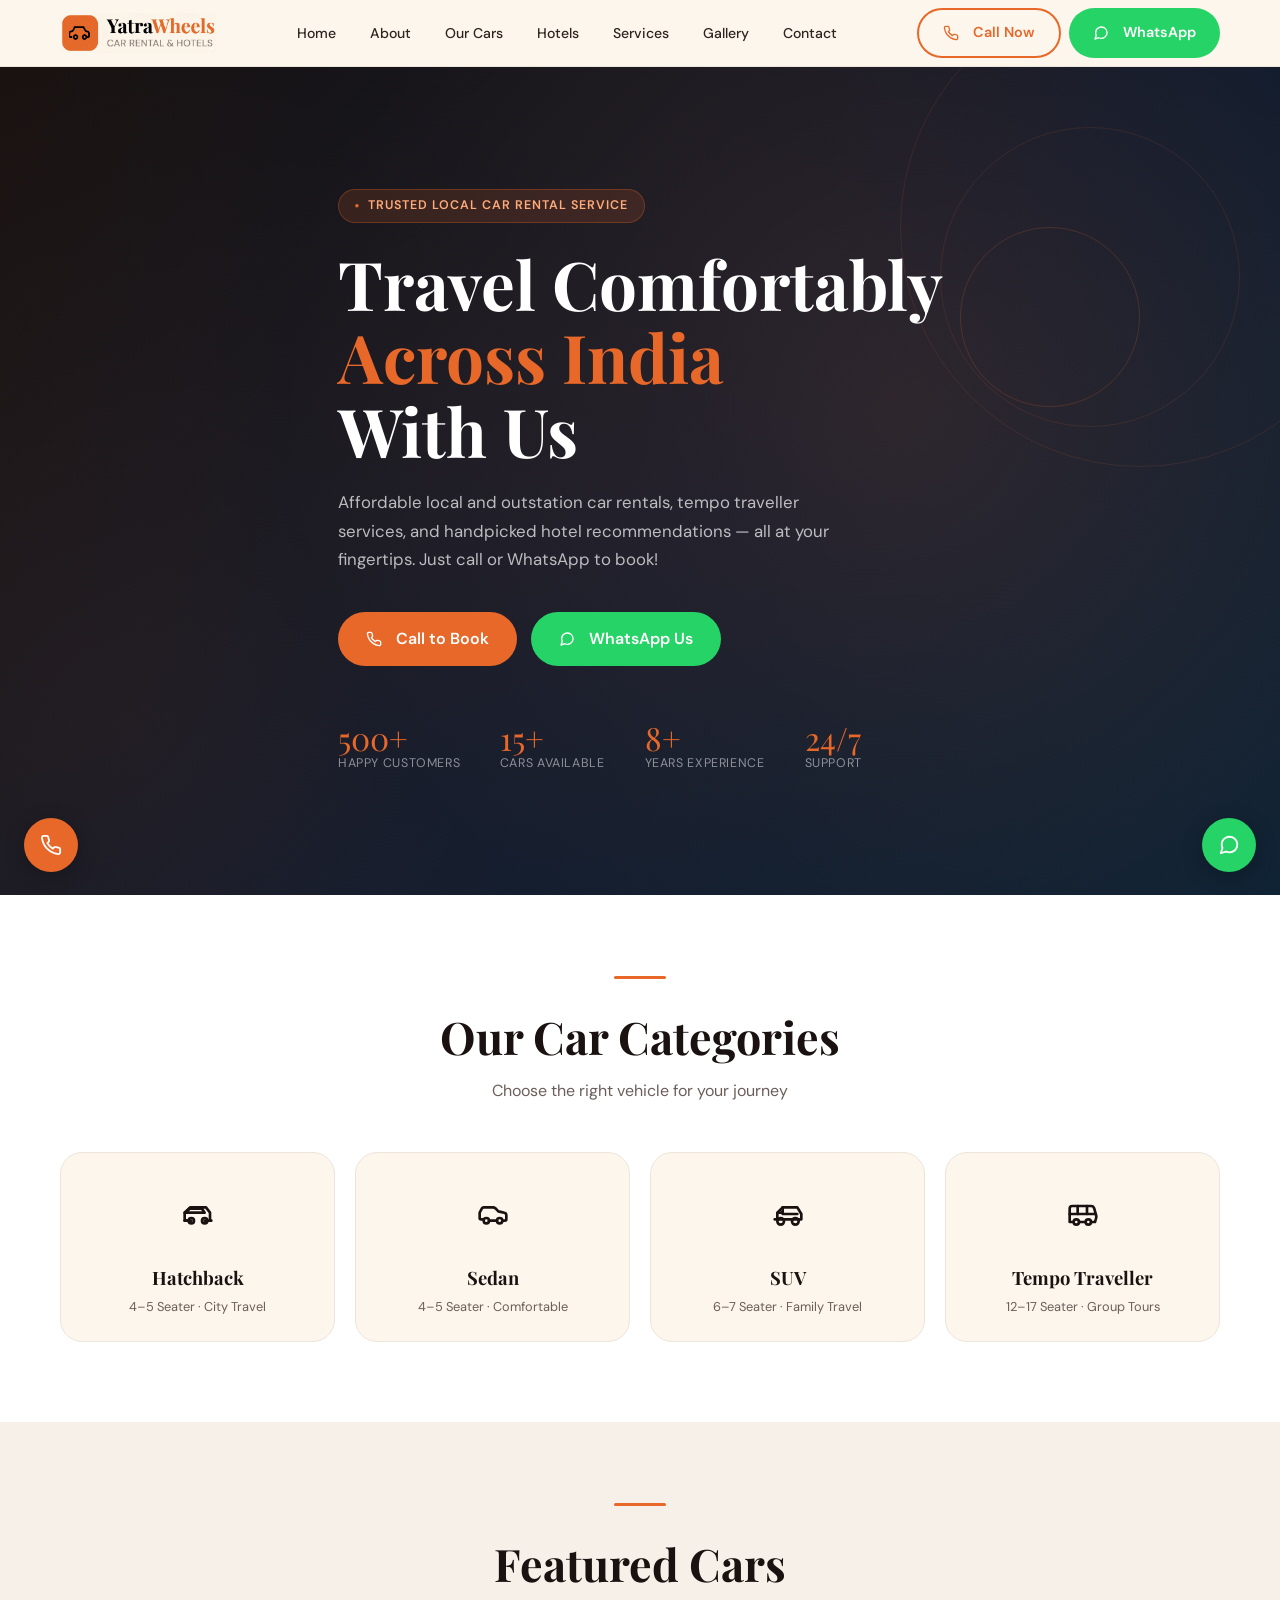
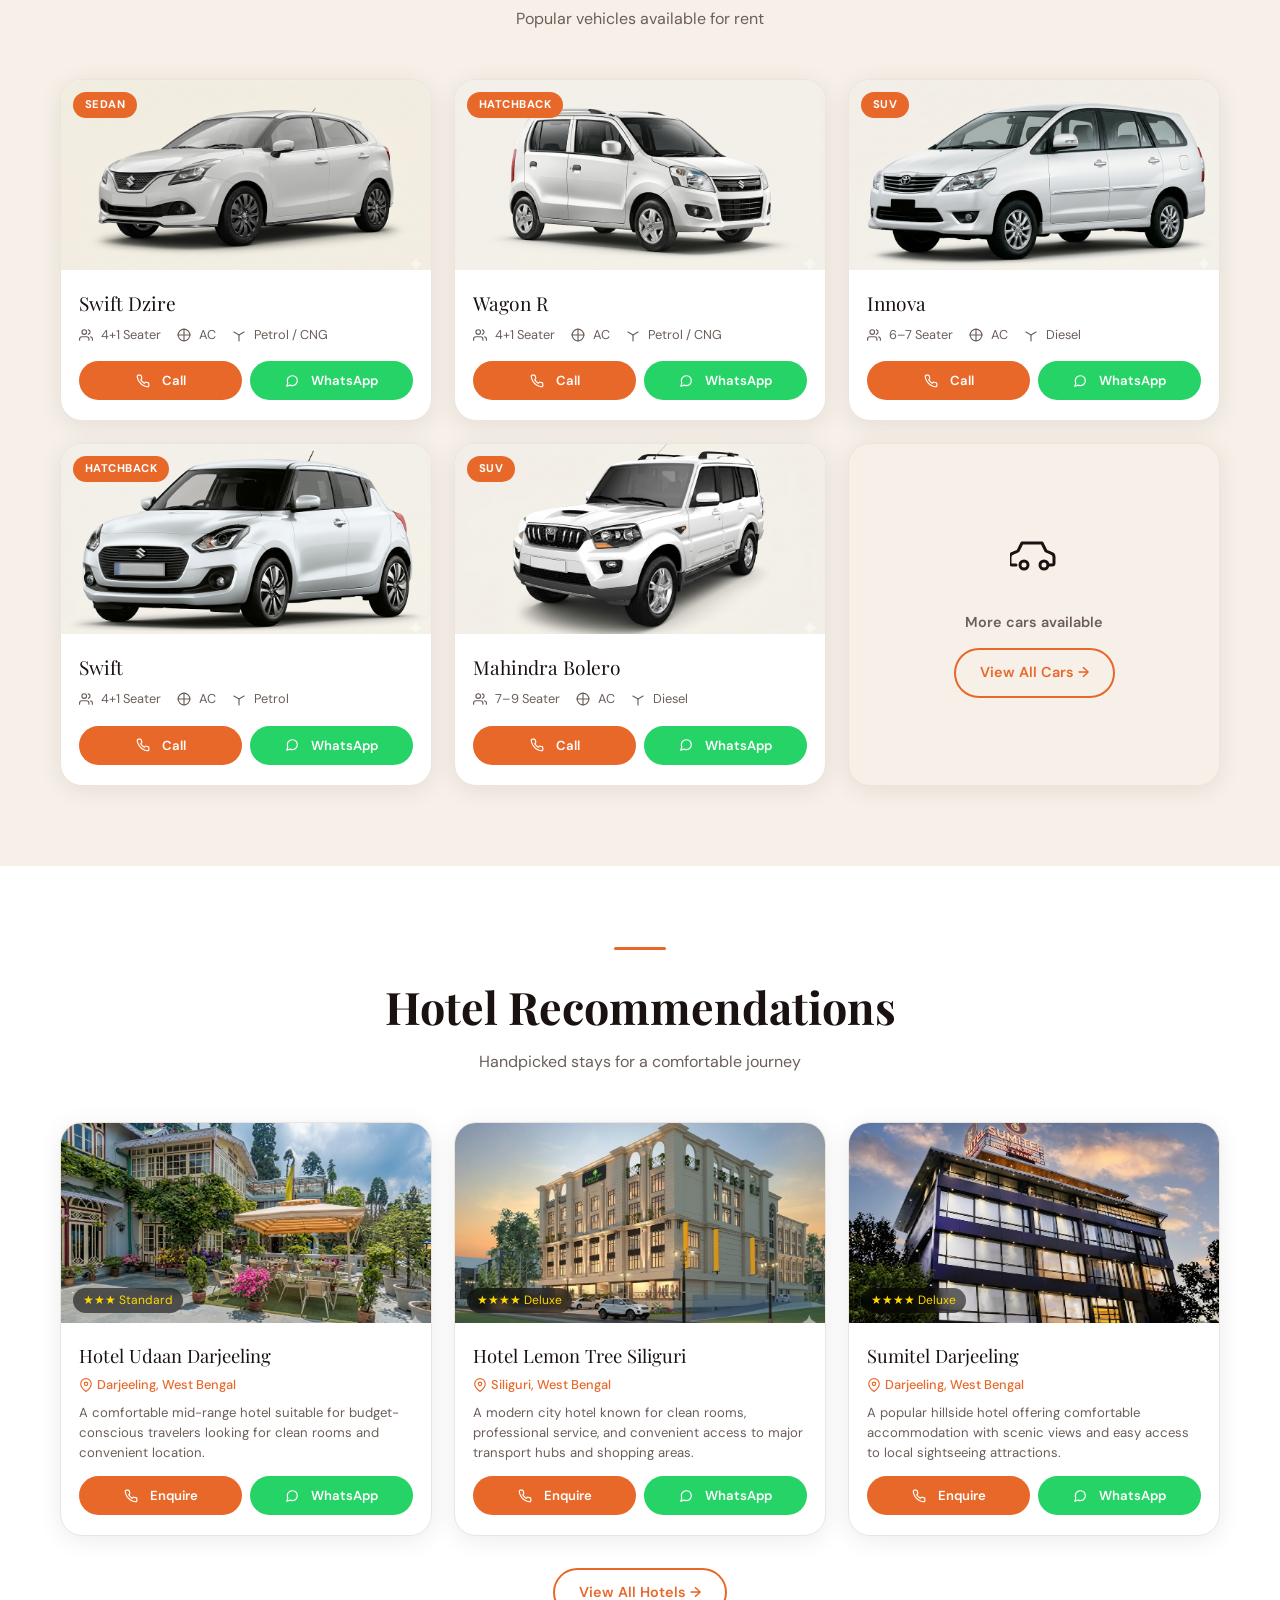
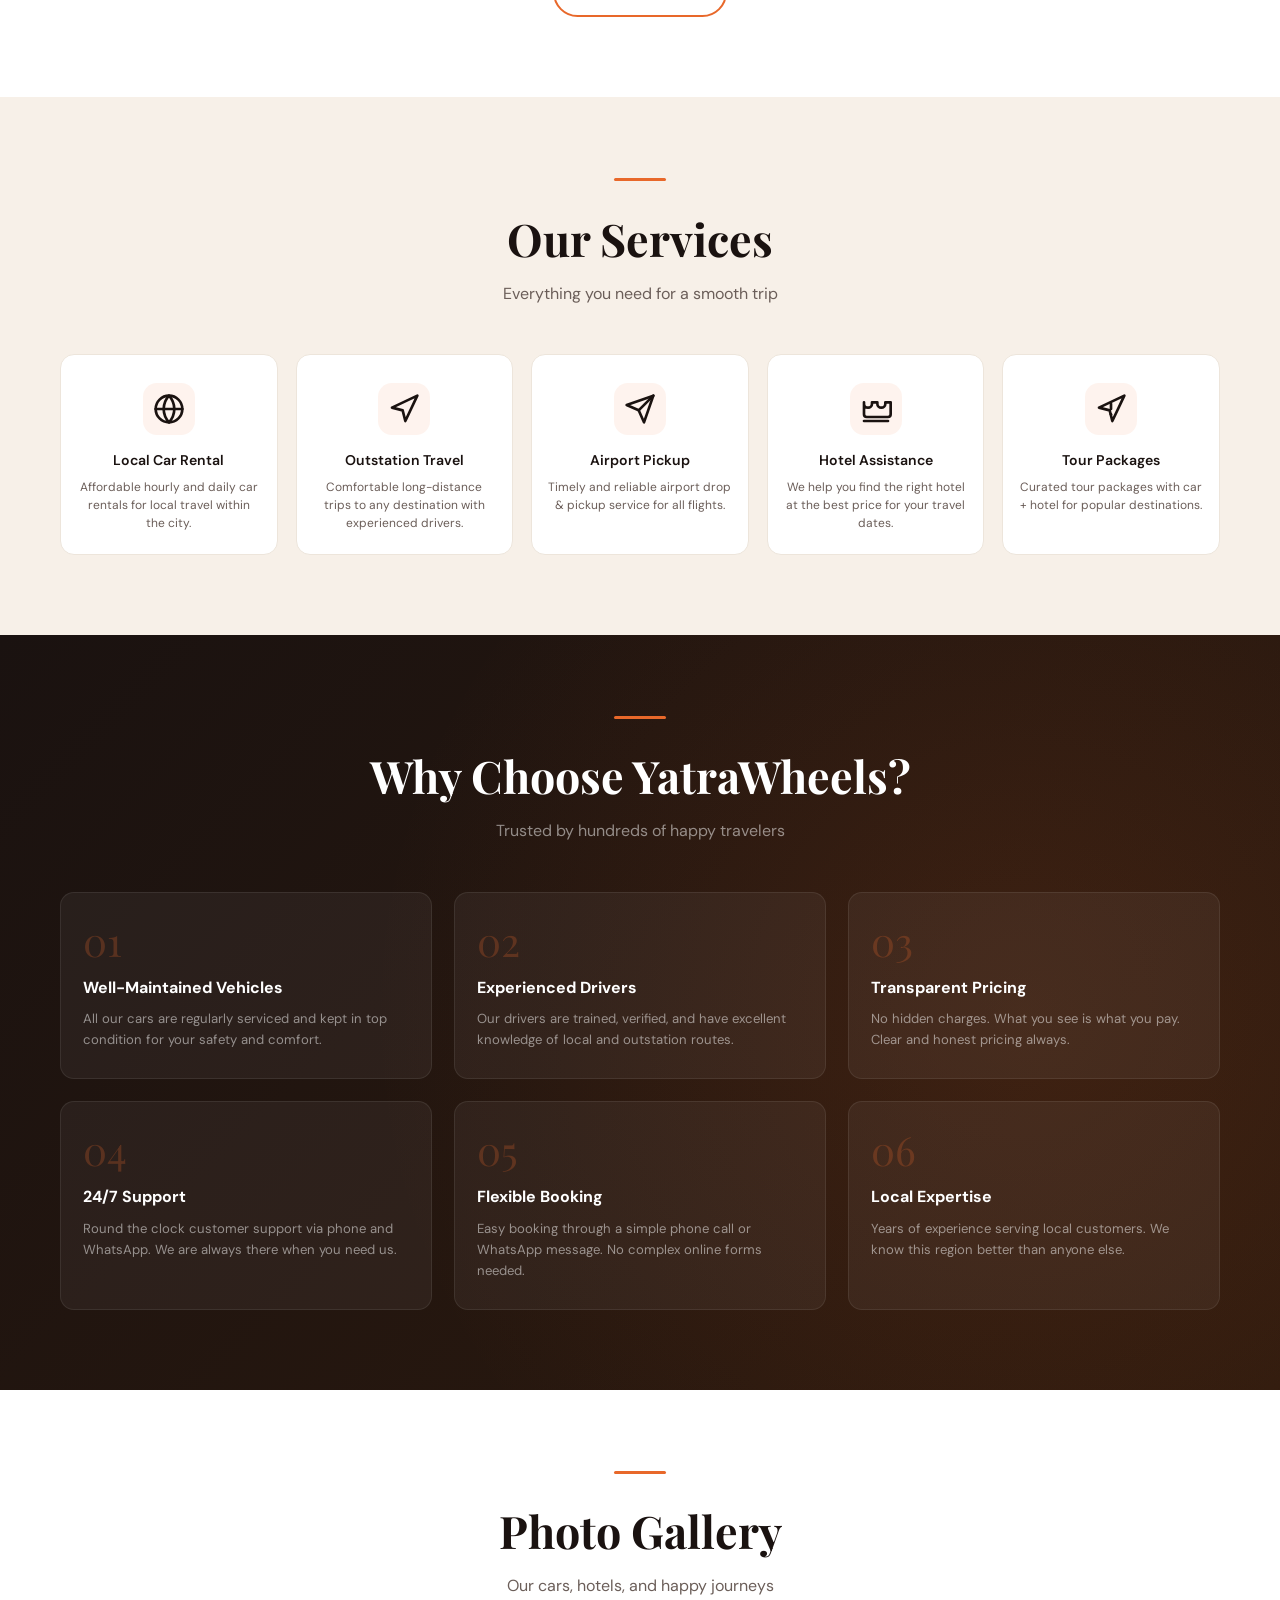
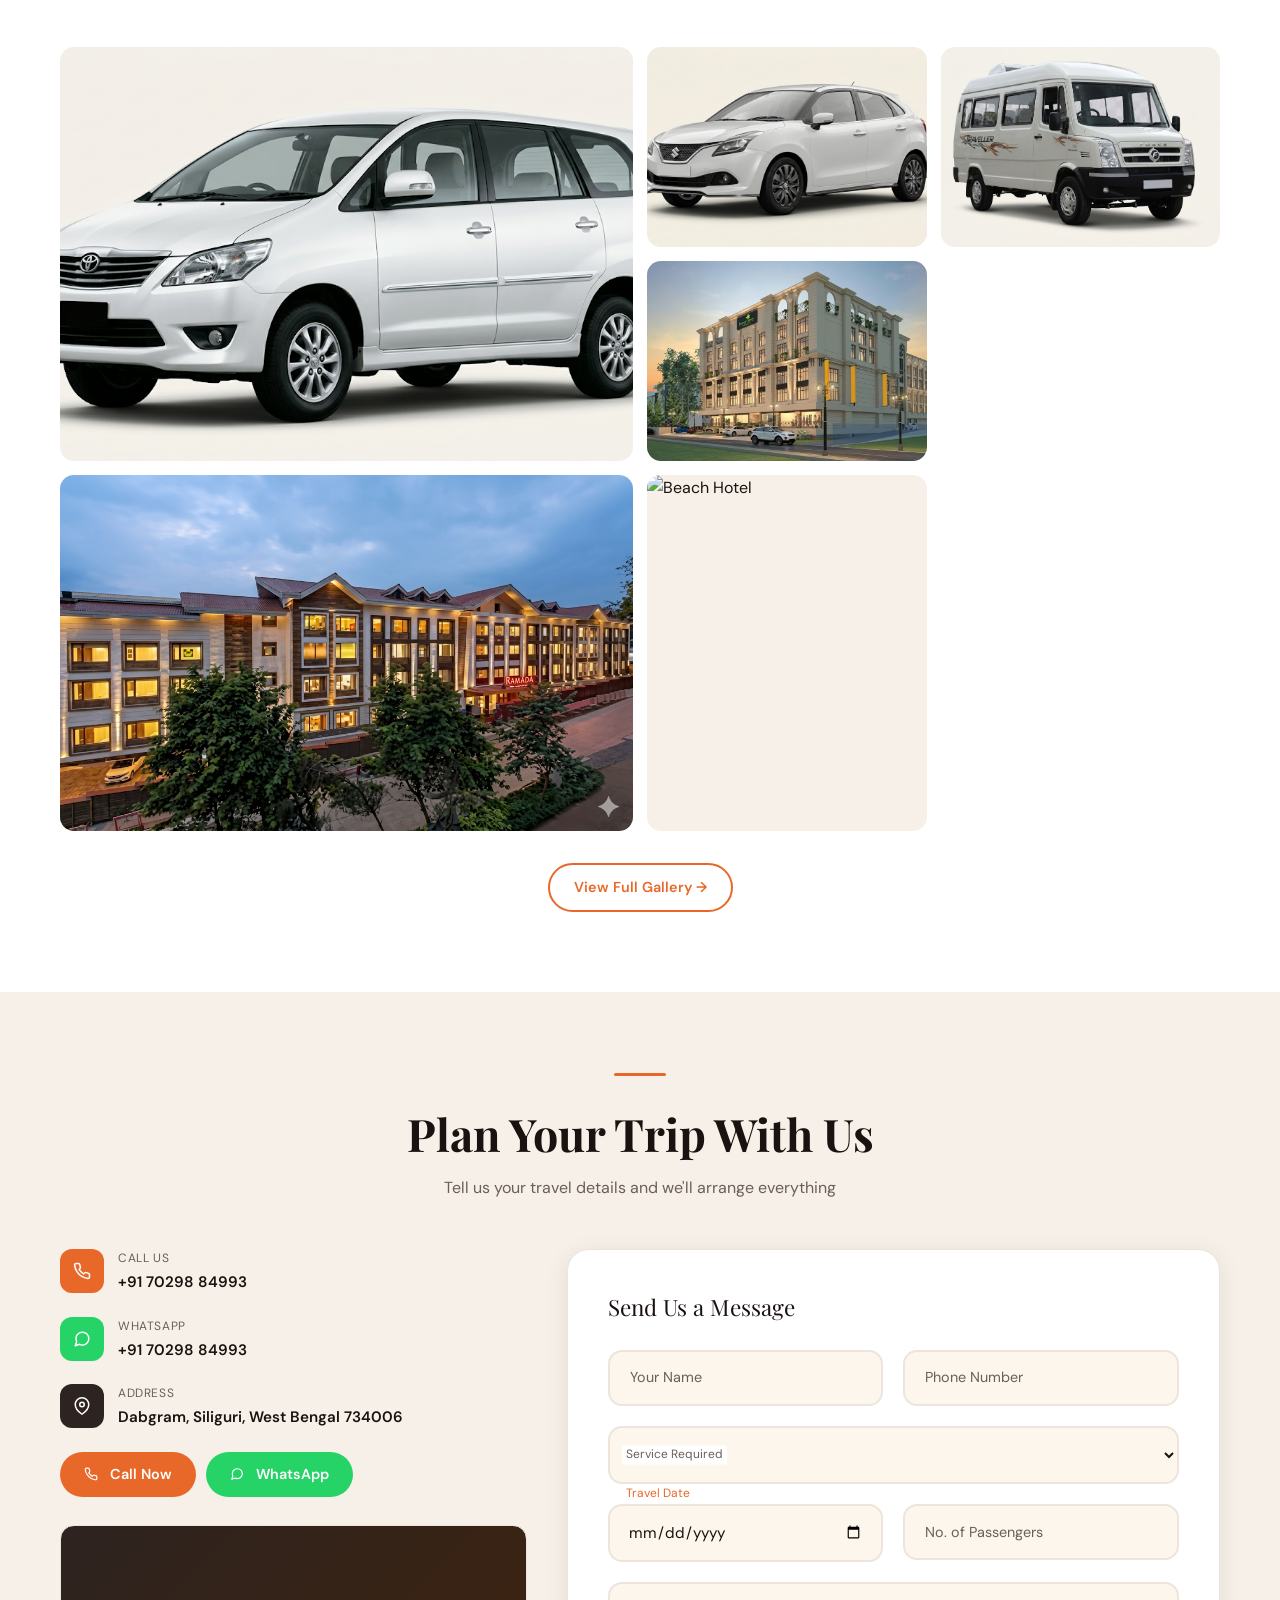
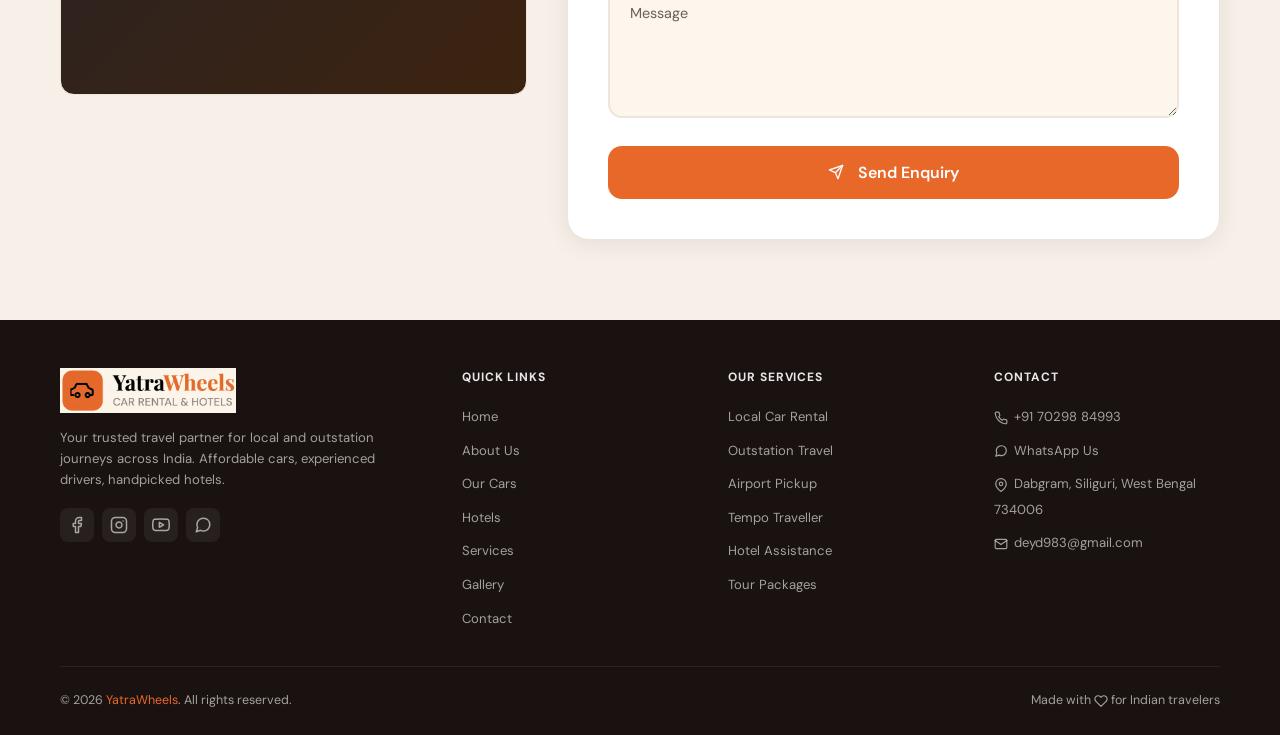
==== commit eb87b342: "feat: integrate EmailJS for home enquiry form submission" ====
--- a/index.html
+++ b/index.html
@@ -1621,6 +1621,7 @@
 
           <!-- Right: Form -->
           <form id="homeContactForm" class="contact-form" novalidate>
+            <input type="hidden" name="title" value="From Home Page Enquiry" />
             <div class="form-title">Send Us a Message</div>
 
             <div class="form-row">
@@ -2036,6 +2037,7 @@
     <!-- ========================
      JAVASCRIPT
 ======================== -->
+    <script src="https://cdn.jsdelivr.net/npm/emailjs-com@3/dist/email.min.js"></script>
     <script src="assets/js/global.js"></script>
     <script src="assets/js/home.js"></script>
   </body>
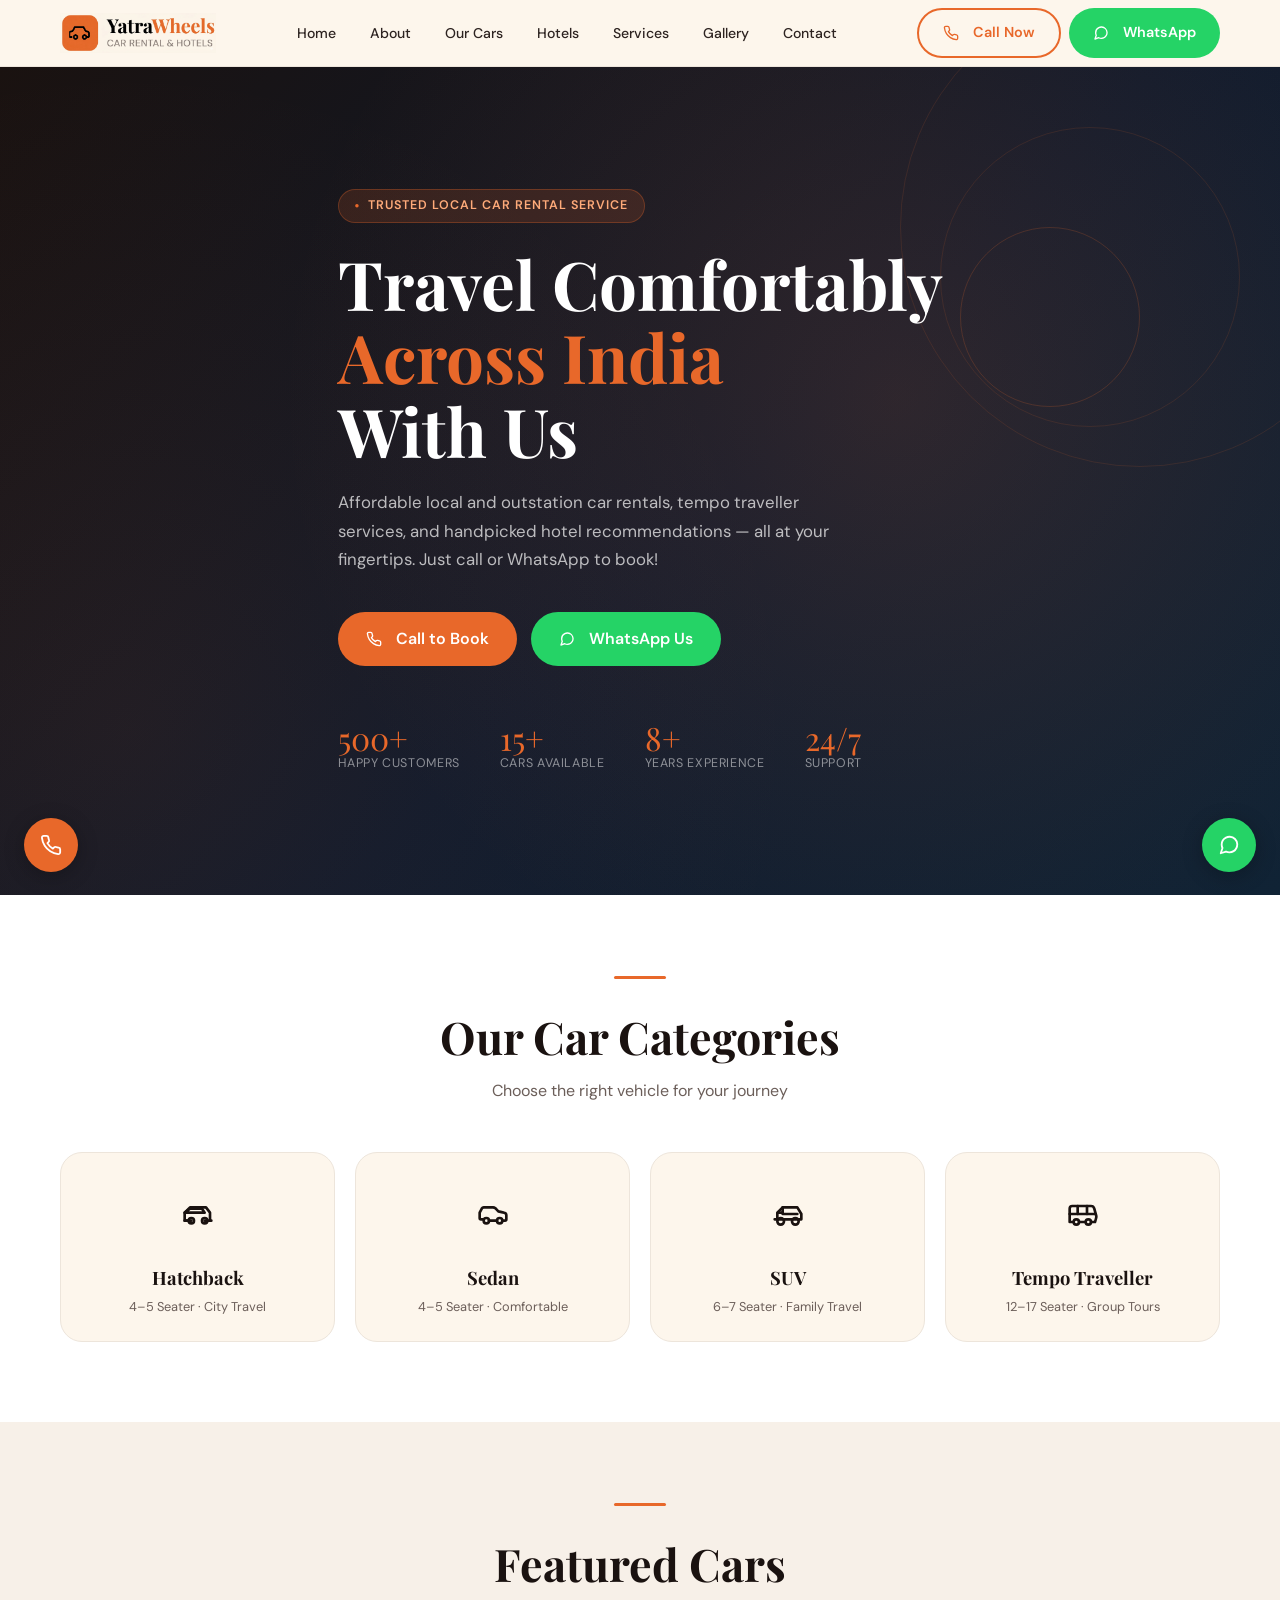
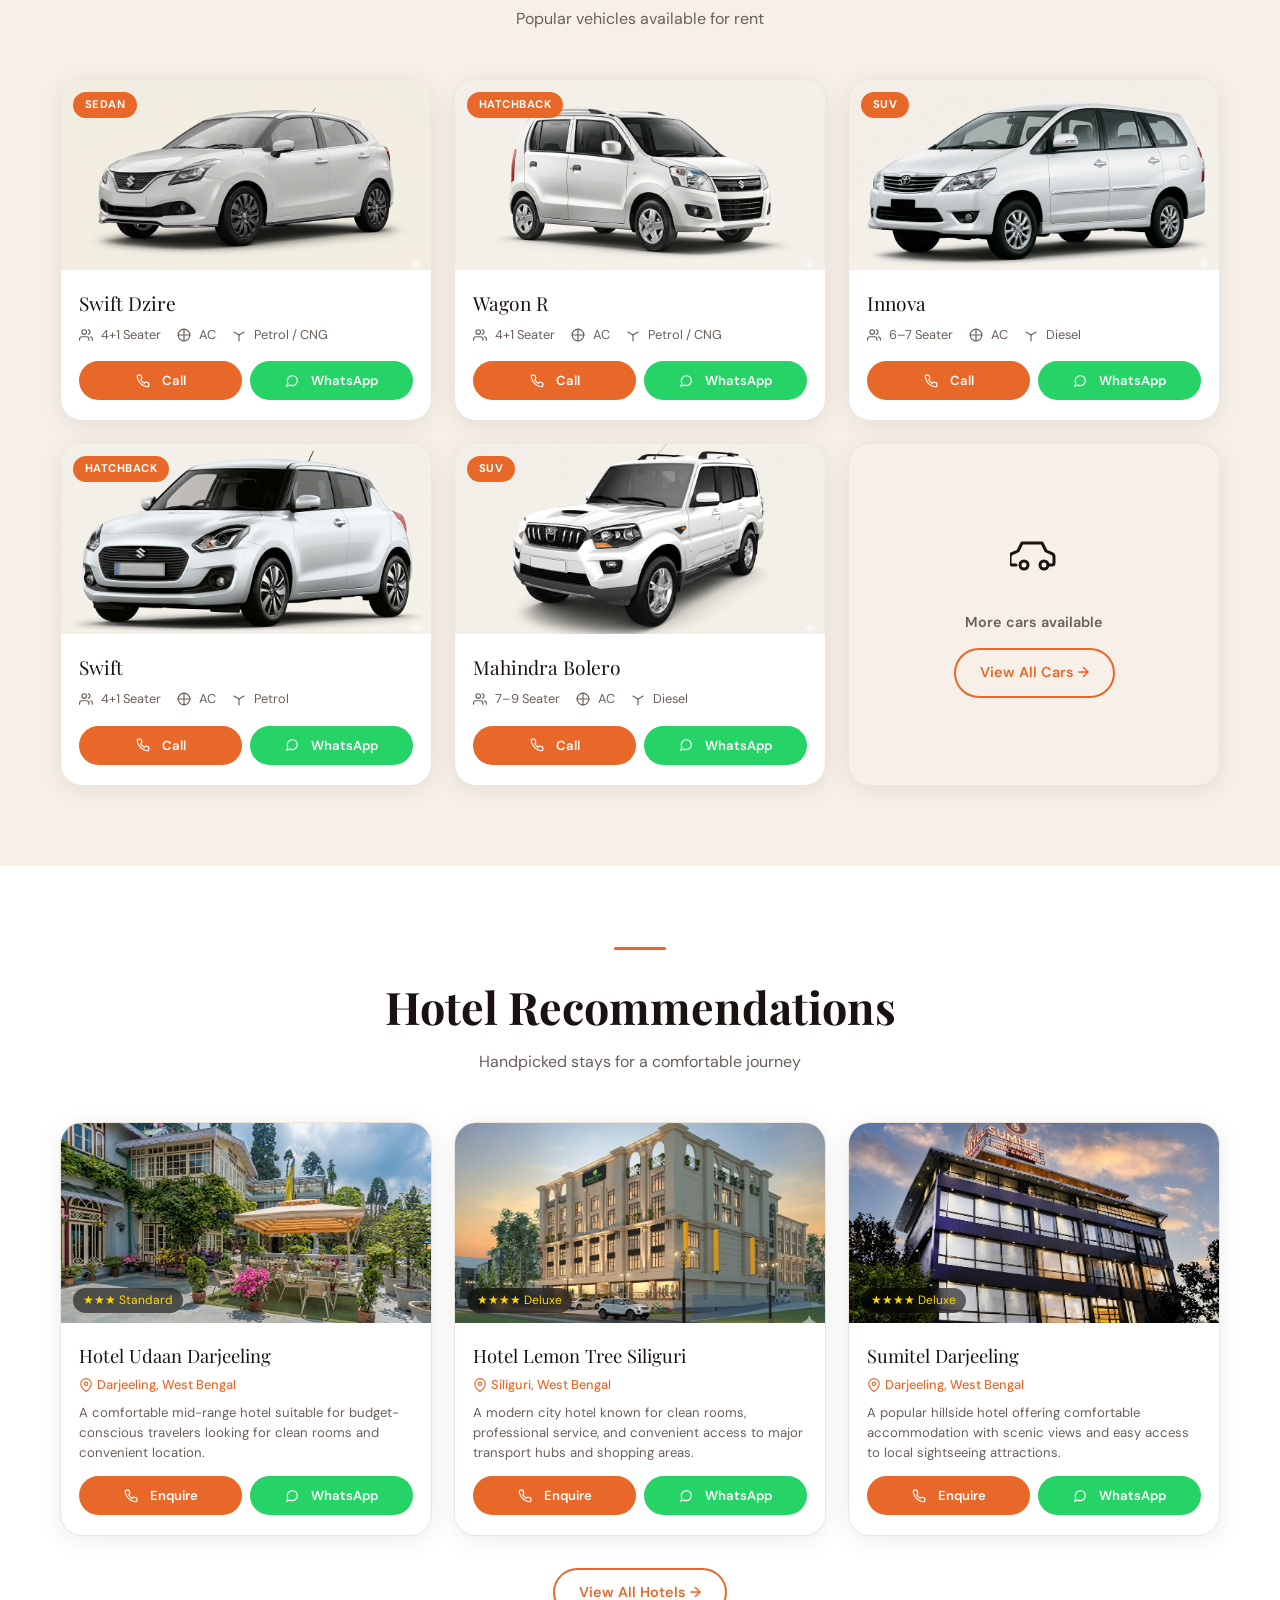
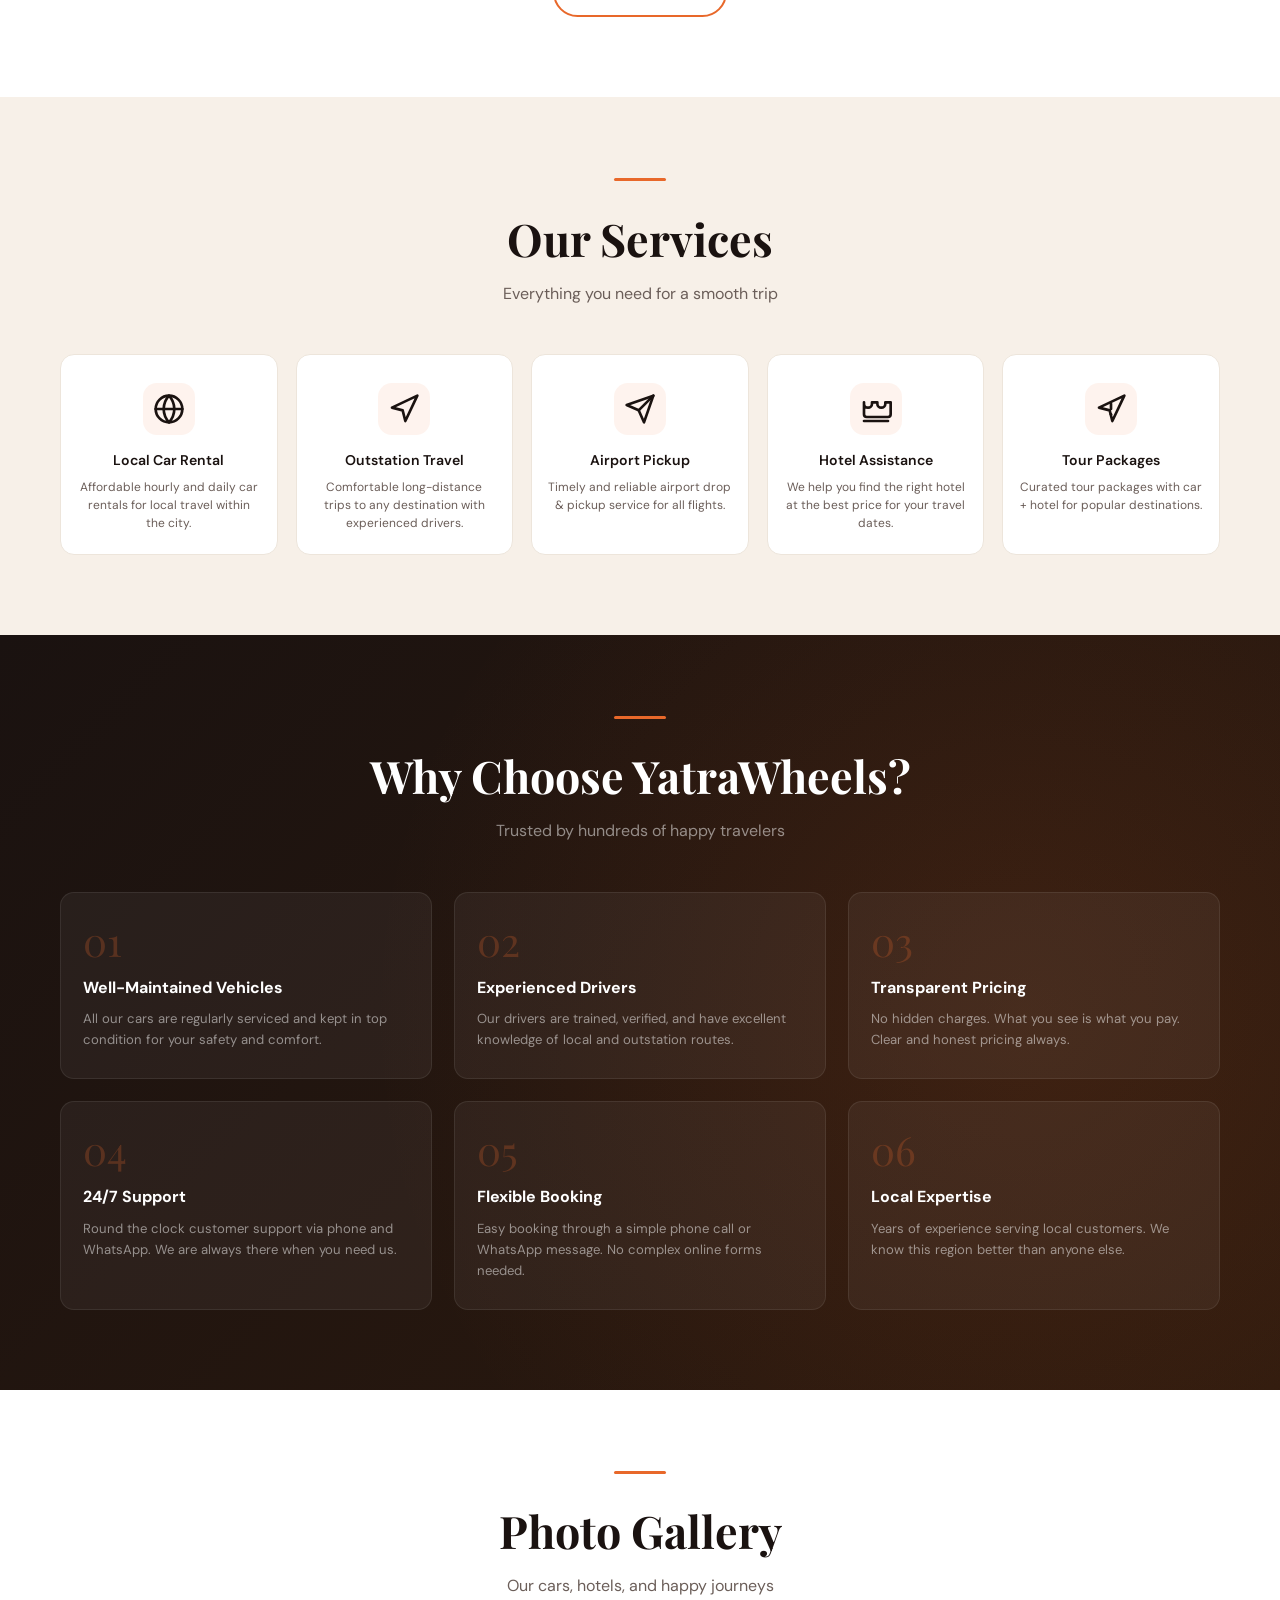
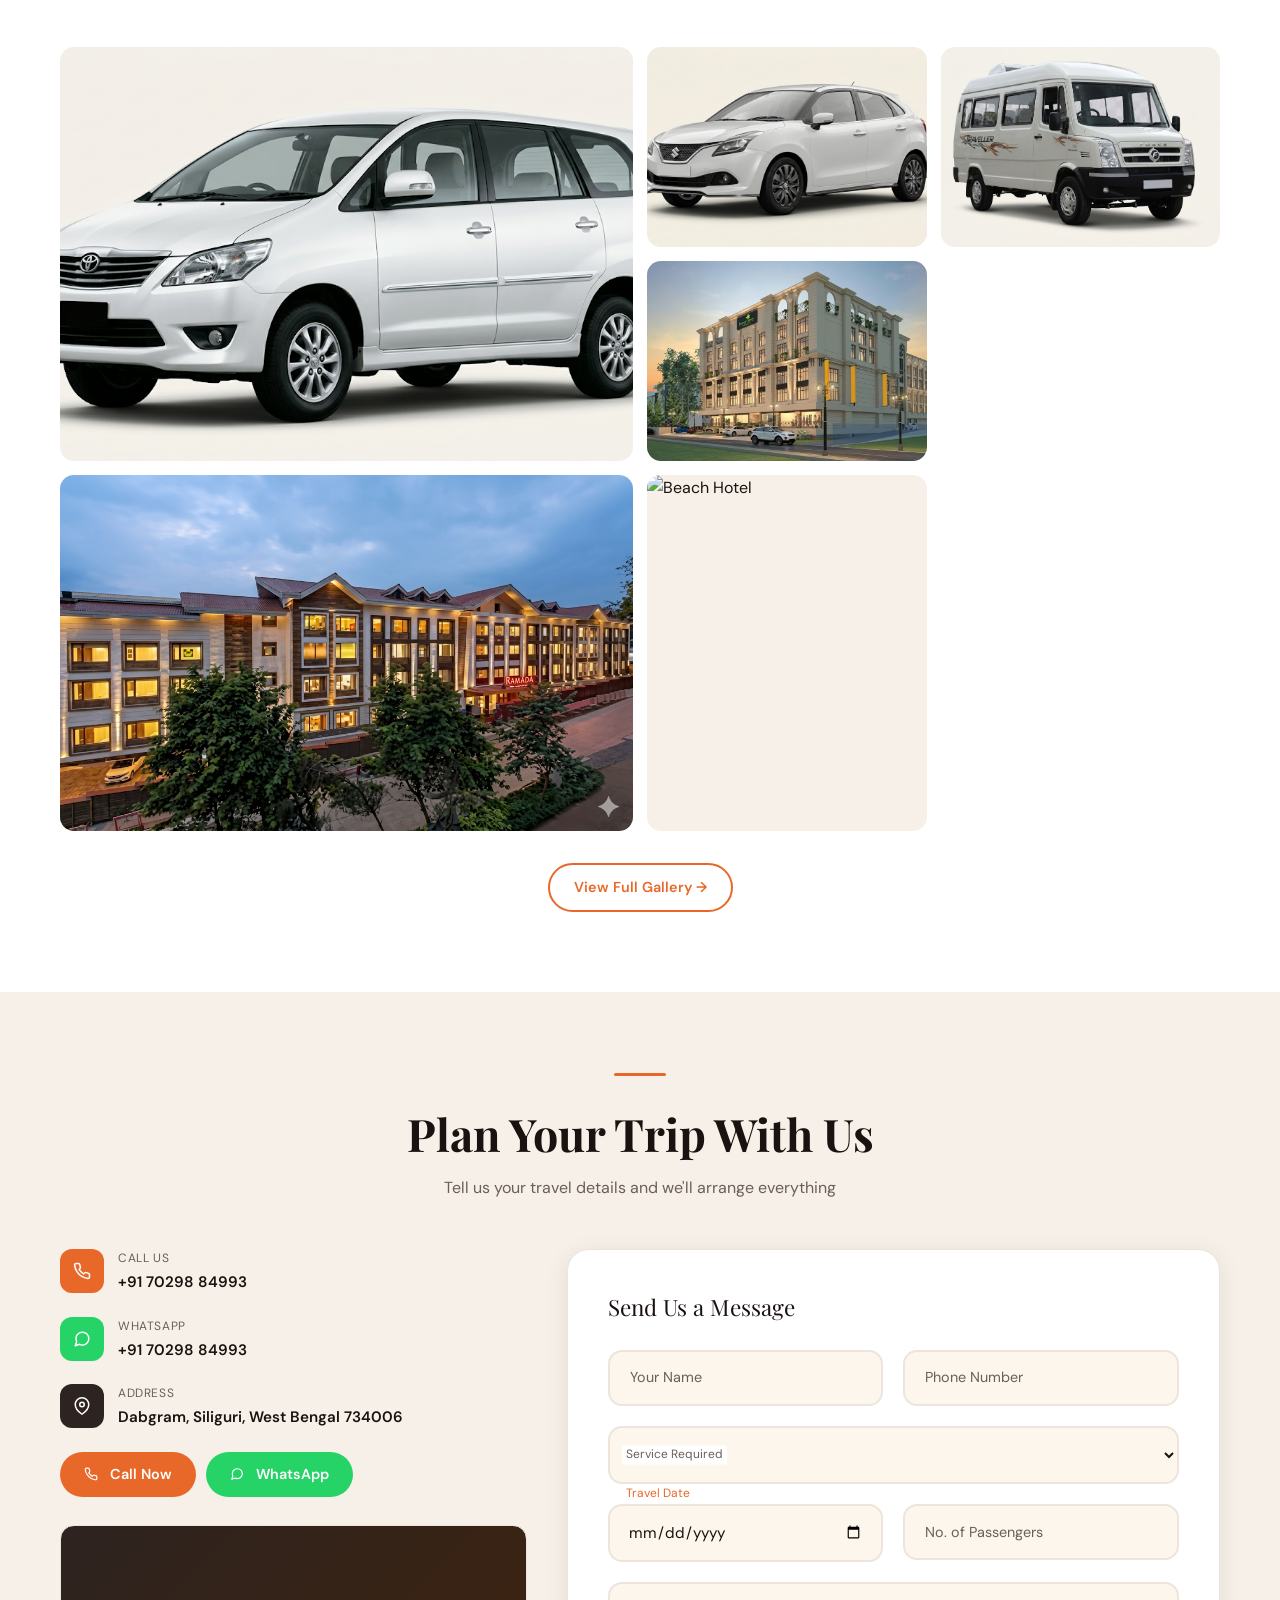
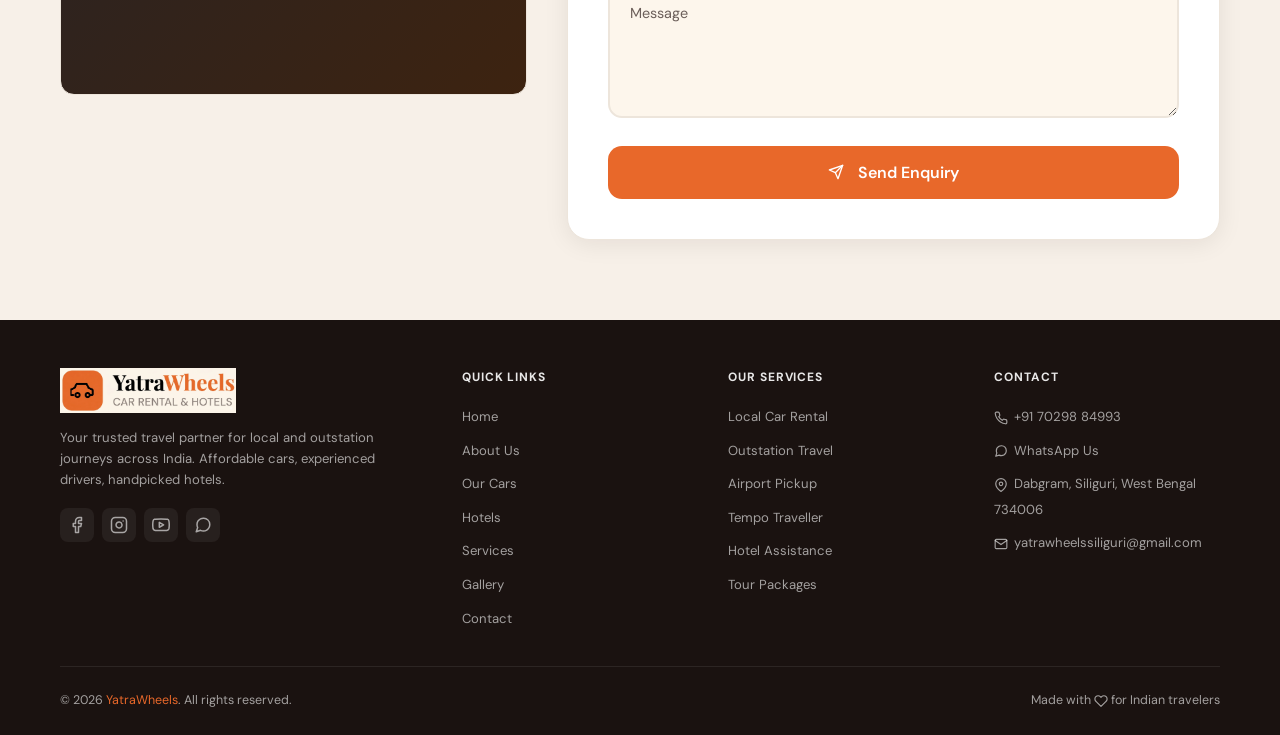
==== commit 54635c58: "chore: update contact email address across website" ====
--- a/index.html
+++ b/index.html
@@ -1916,7 +1916,7 @@
                 >
               </li>
               <li>
-                <a href="mailto:deyd983@gmail.com"
+                <a href="mailto:yatrawheelssiliguri@gmail.com"
                   ><svg
                     xmlns="http://www.w3.org/2000/svg"
                     width="14"
@@ -1933,7 +1933,7 @@
                       d="M4 4h16c1.1 0 2 .9 2 2v12c0 1.1-.9 2-2 2H4c-1.1 0-2-.9-2-2V6c0-1.1.9-2 2-2z"
                     />
                     <polyline points="22,6 12,13 2,6" /></svg
-                  >deyd983@gmail.com</a
+                  >yatrawheelssiliguri@gmail.com</a
                 >
               </li>
             </ul>
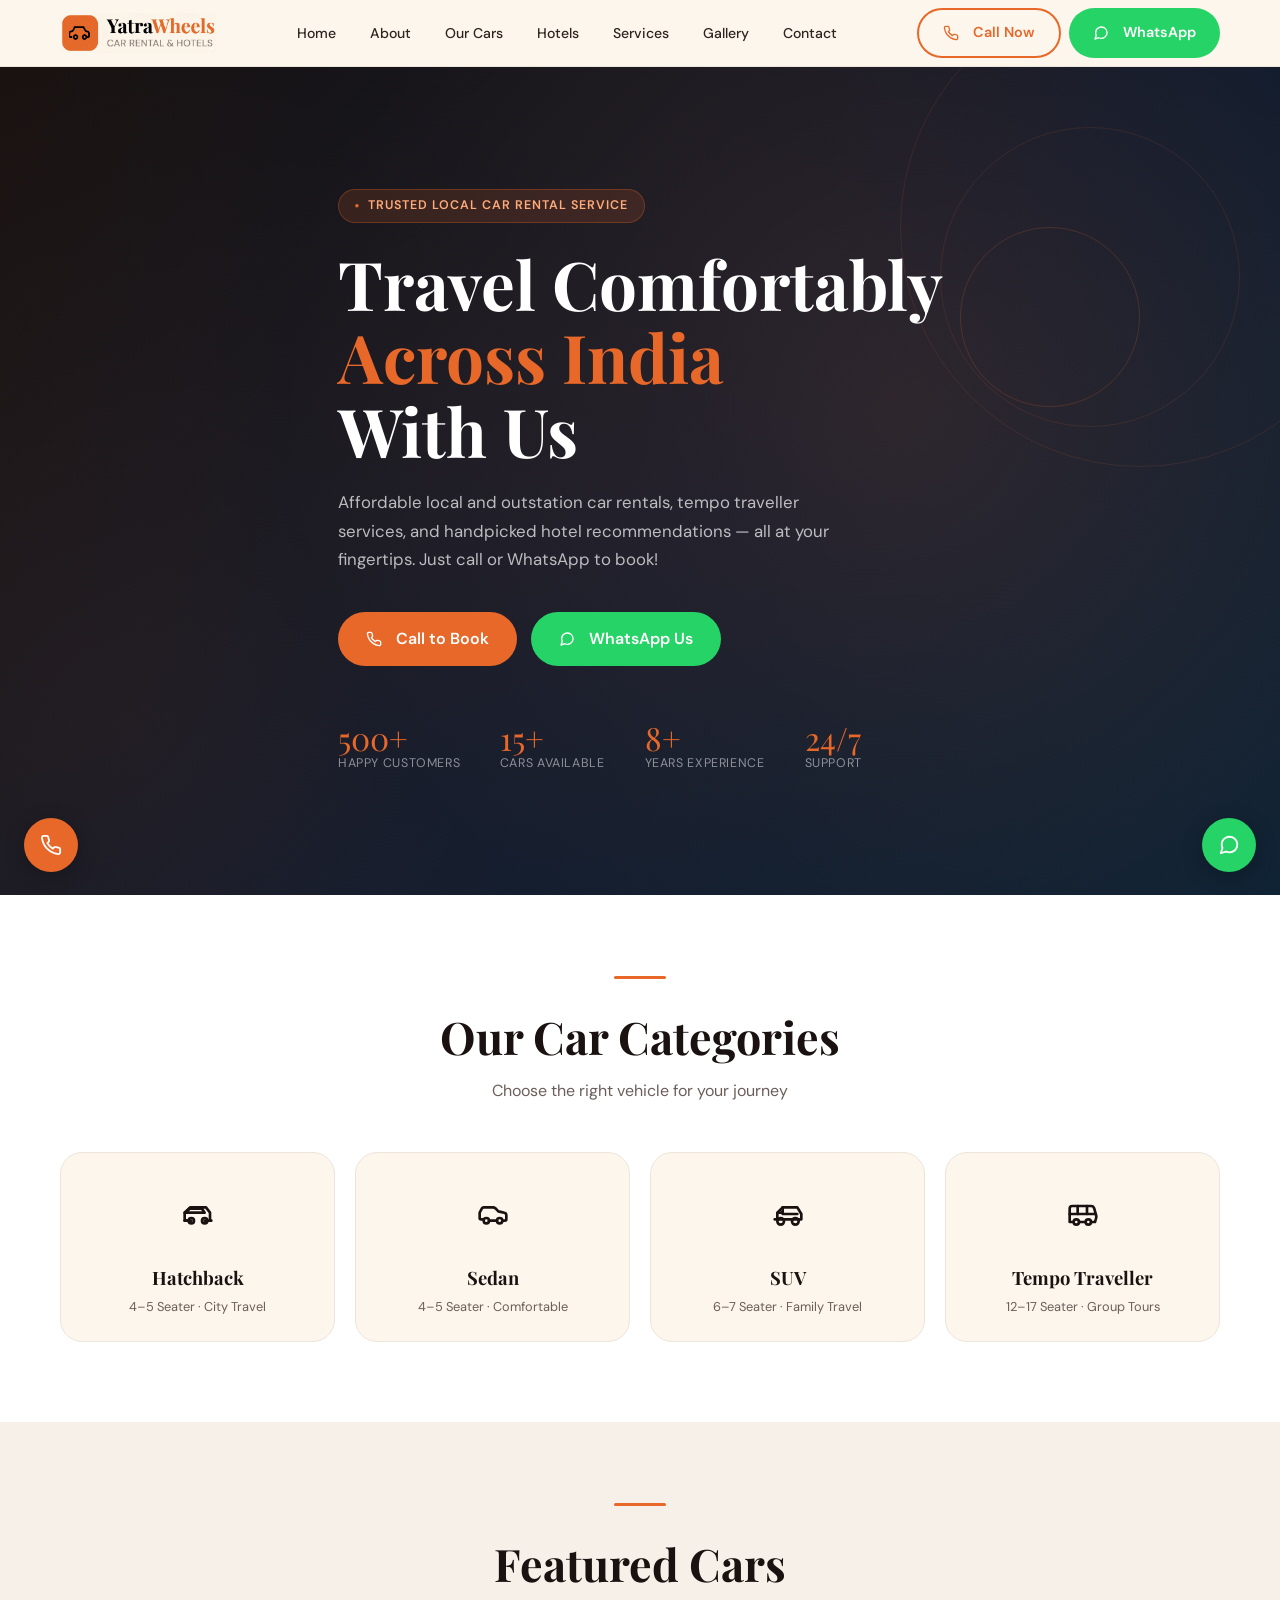
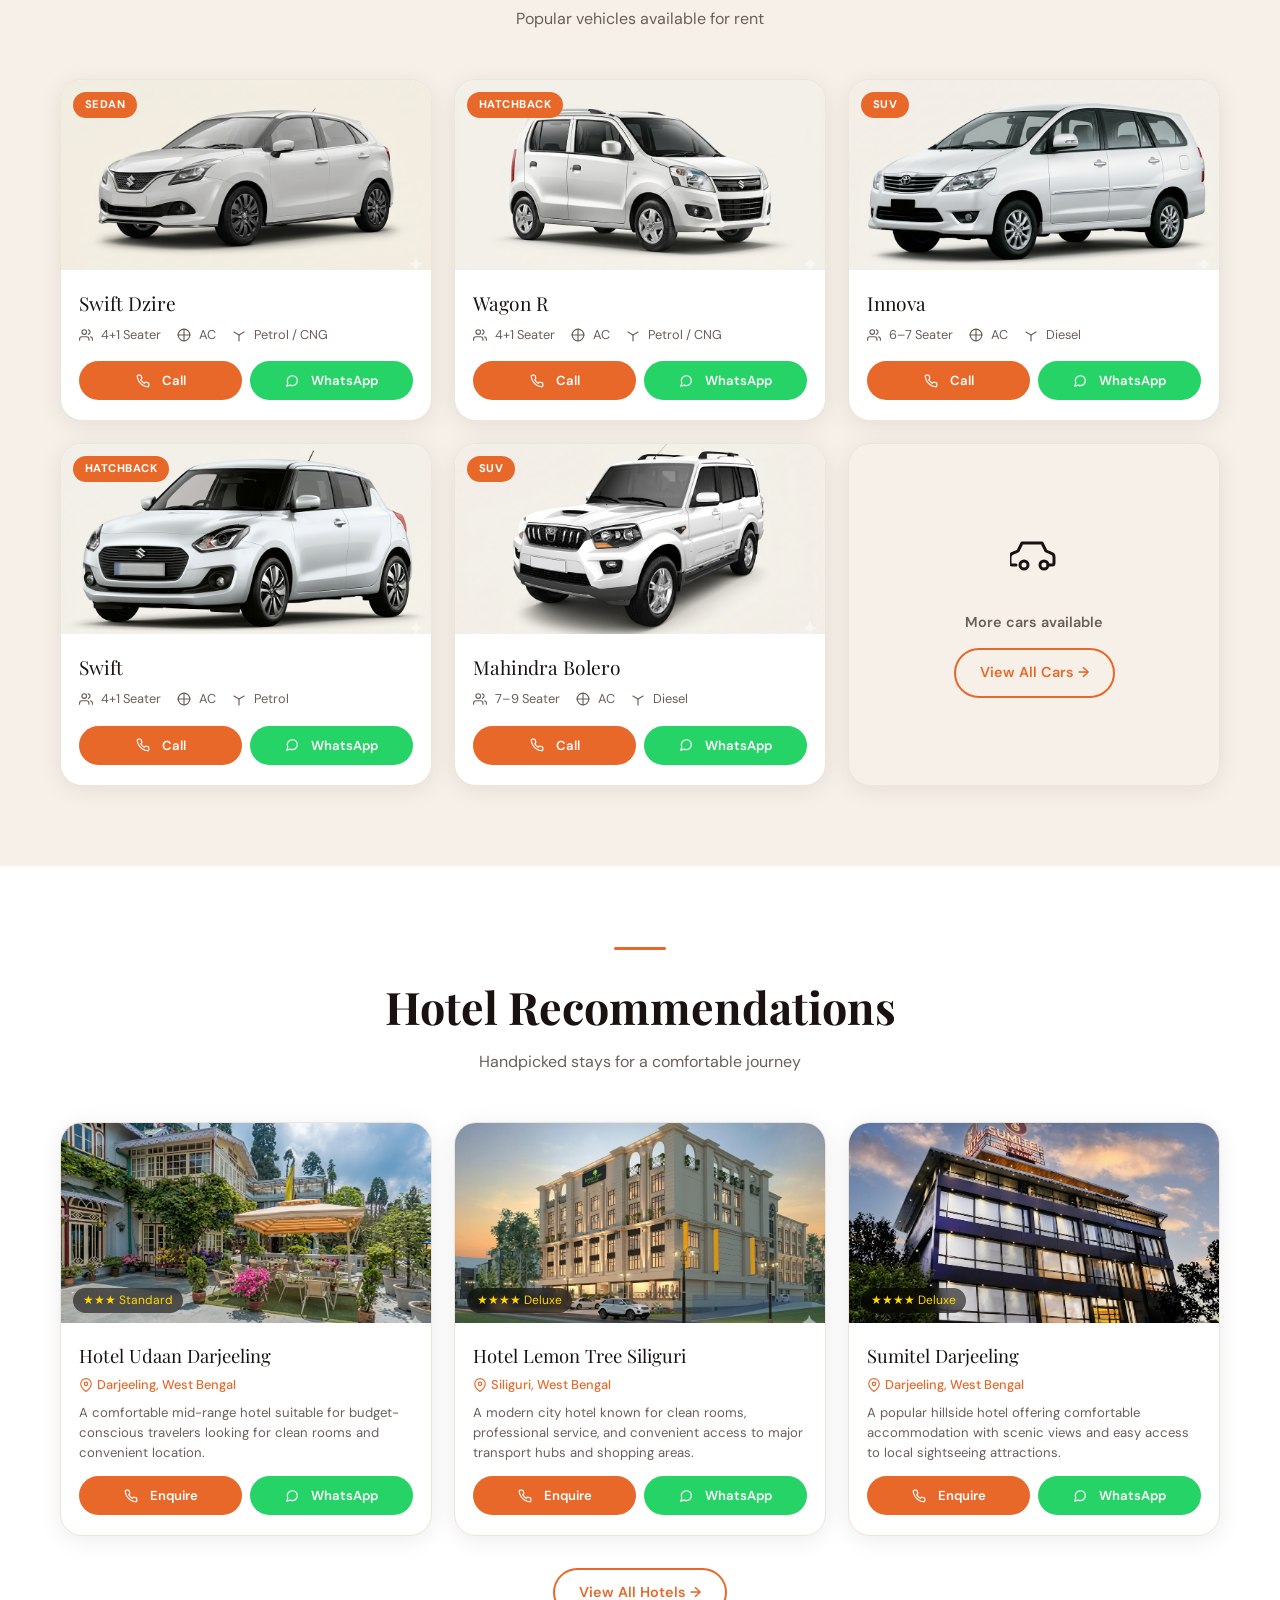
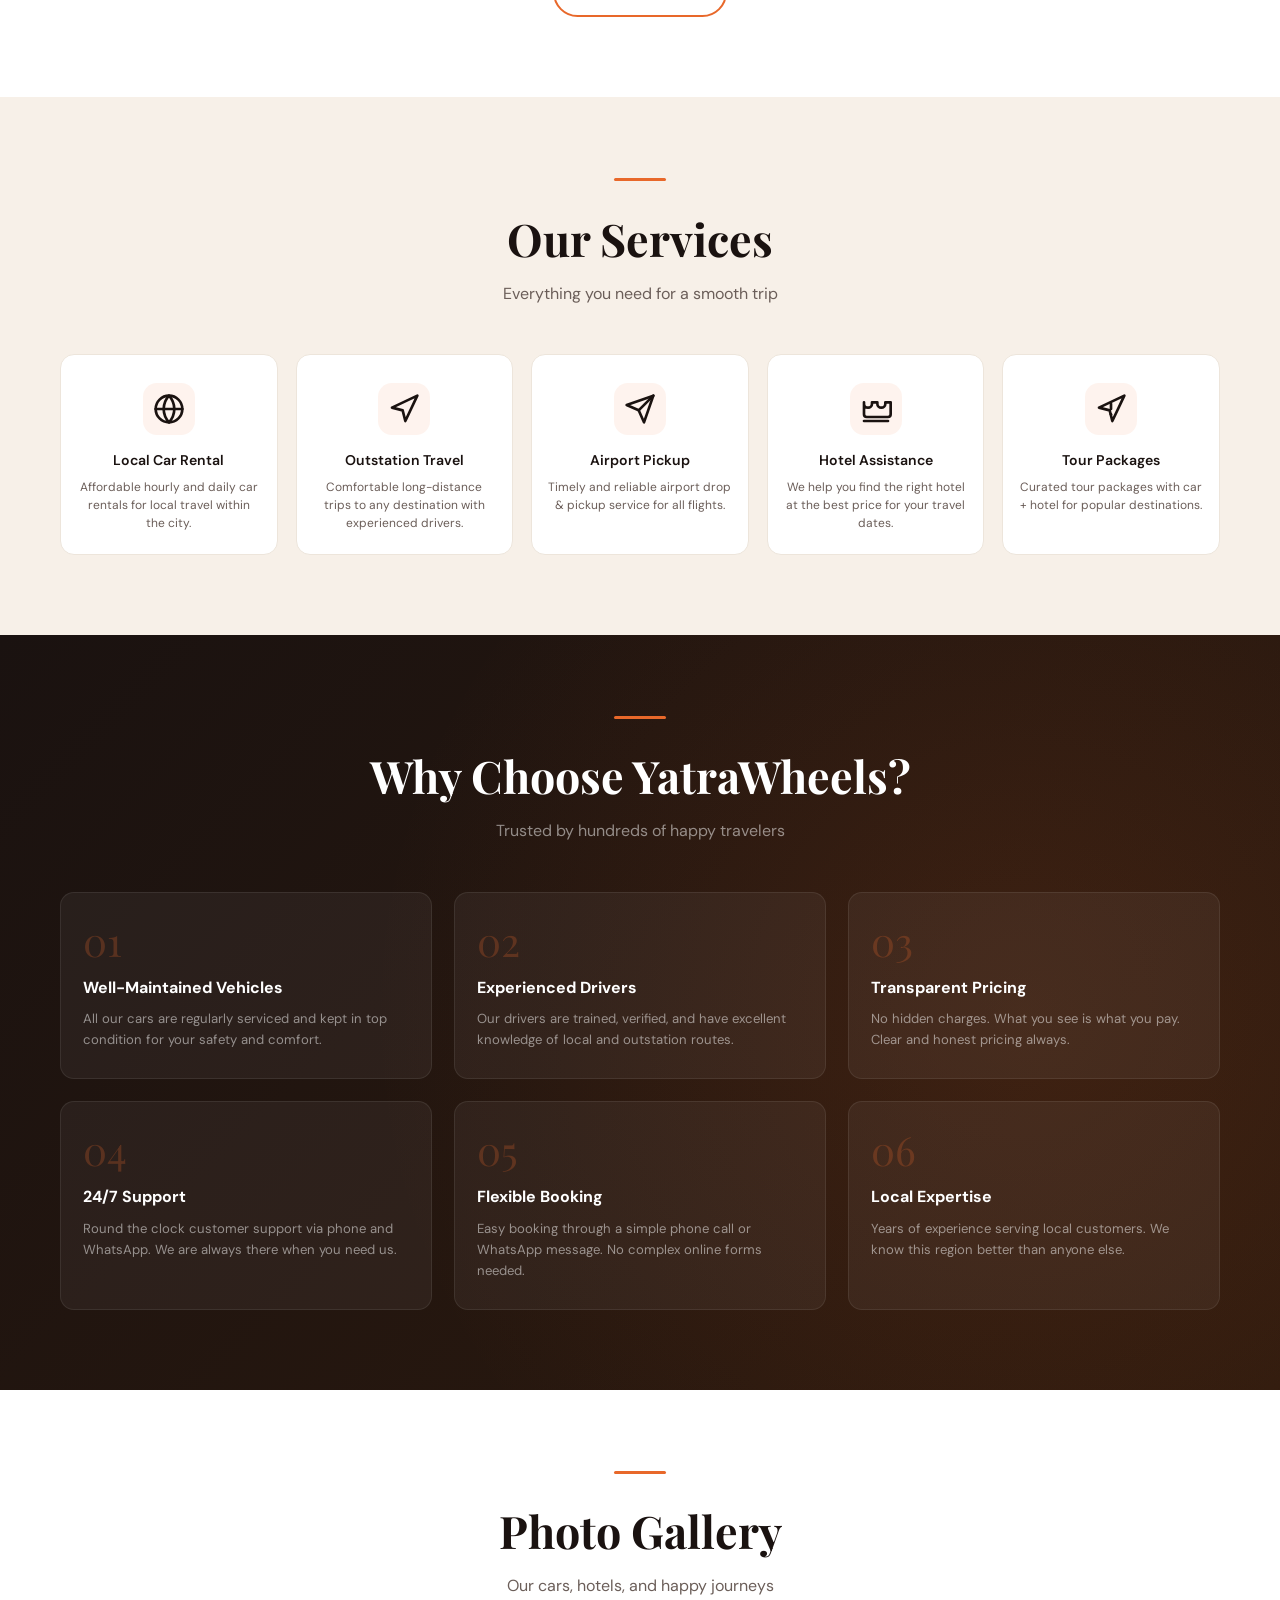
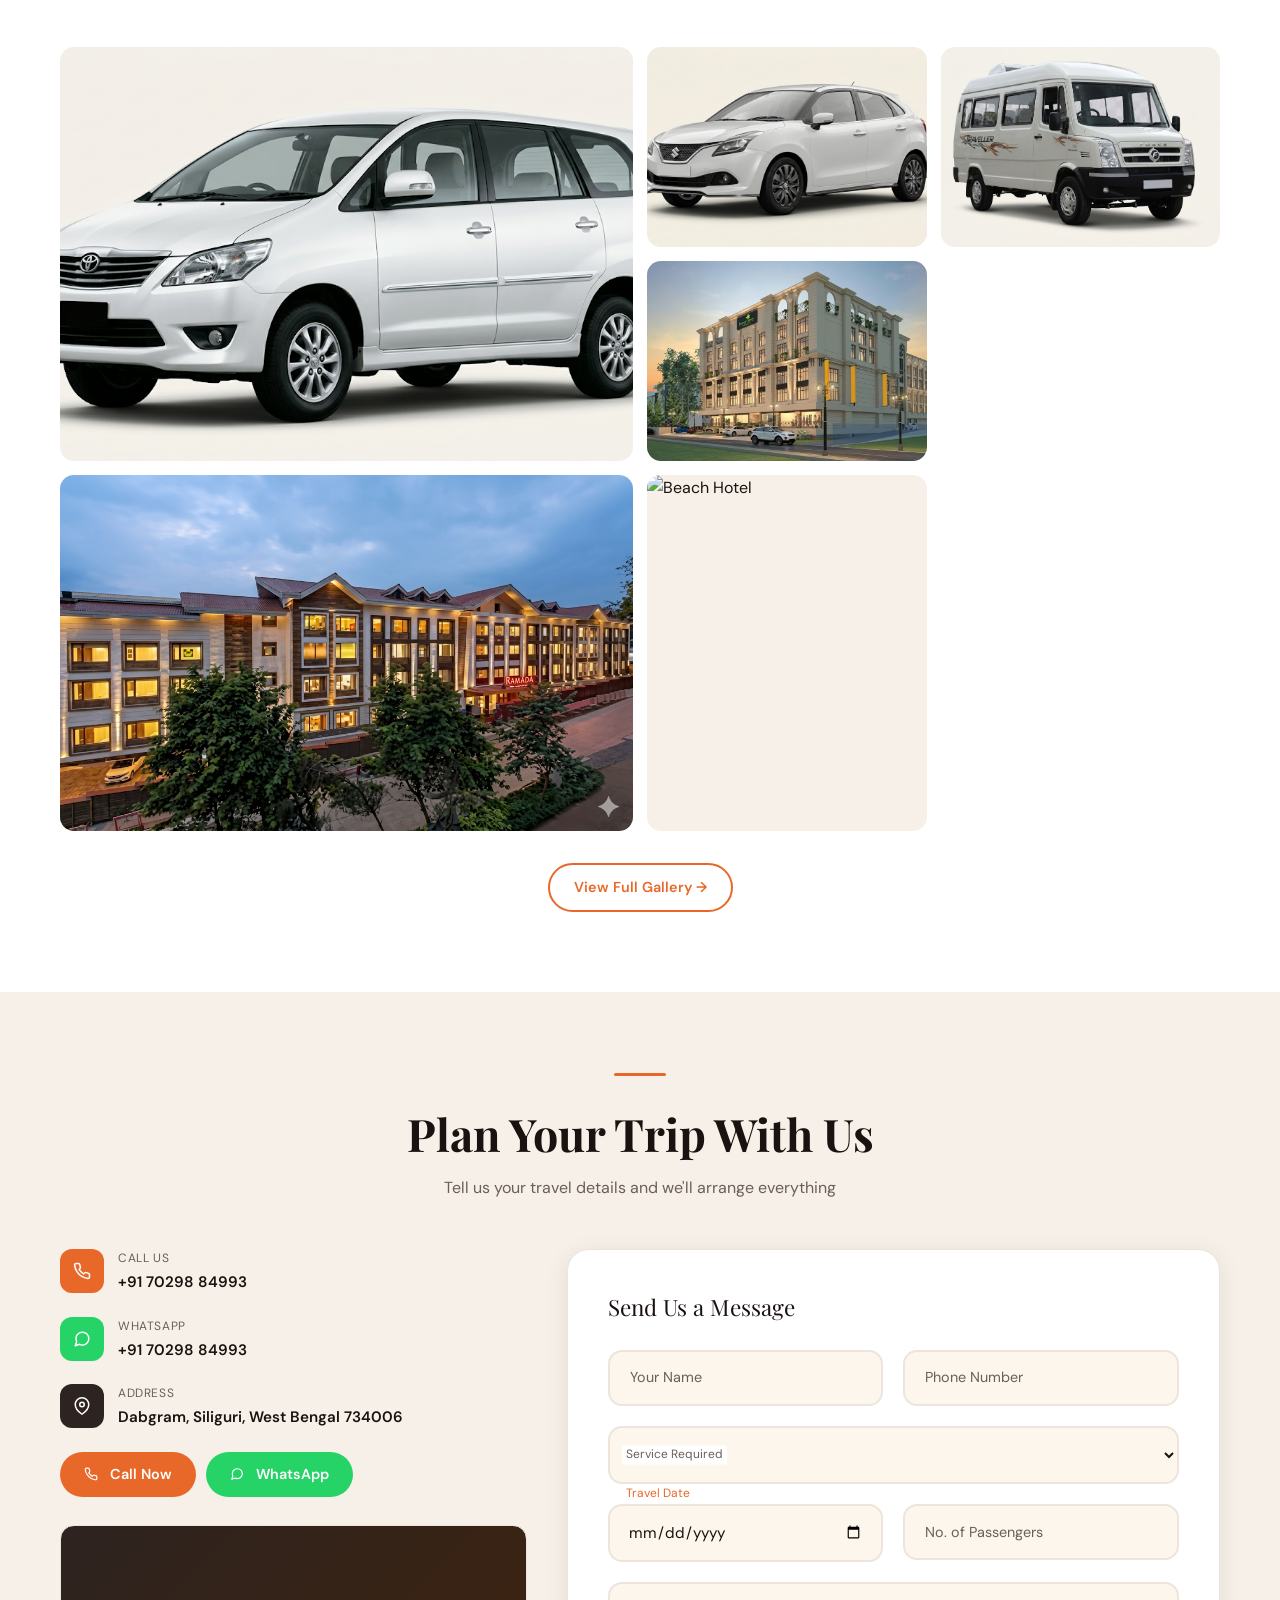
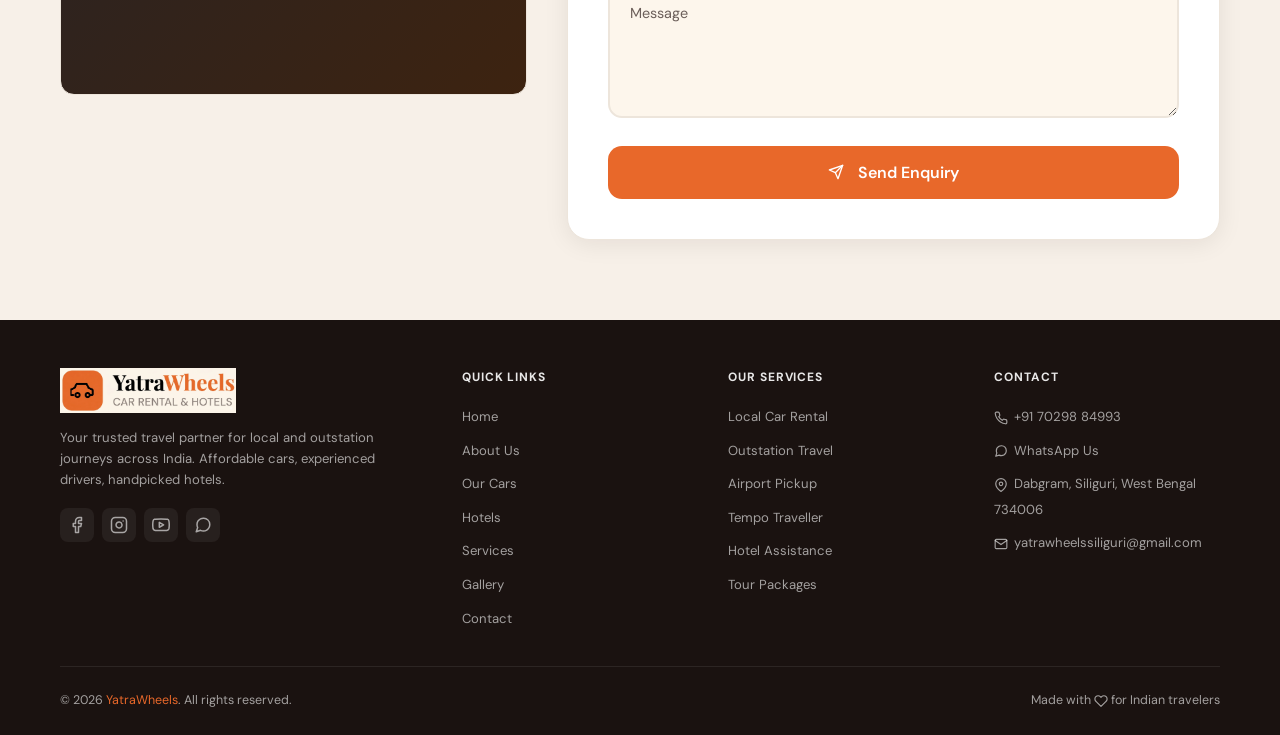
==== commit 1258f2e8: "chore: replace dummy maps with actual embedded Google Maps" ====
--- a/index.html
+++ b/index.html
@@ -1607,7 +1607,7 @@
 
             <div class="map-placeholder">
               <iframe
-                src="https://www.google.com/maps/embed?pb=!1m18!1m12!1m3!1d235527.45482336812!2d88.18525413295652!3d22.535564939439184!2m3!1f0!2f0!3f0!3m2!1i1024!2i768!4f13.1!3m3!1m2!1s0x39f882db4908f667%3A0x43e330e68f6c2cbc!2sKolkata%2C%20West%20Bengal!5e0!3m2!1sen!2sin!4v1699000000000!5m2!1sen!2sin"
+                src="https://www.google.com/maps/embed?pb=!1m17!1m12!1m3!1d3564.5664585540158!2d88.44494507366176!3d26.694344769444026!2m3!1f0!2f0!3f0!3m2!1i1024!2i768!4f13.1!3m2!1m1!2zMjbCsDQxJzM5LjYiTiA4OMKwMjYnNTEuMSJF!5e0!3m2!1sen!2sin!4v1776409486507!5m2!1sen!2sin"
                 width="100%"
                 height="250"
                 style="border: 0"
